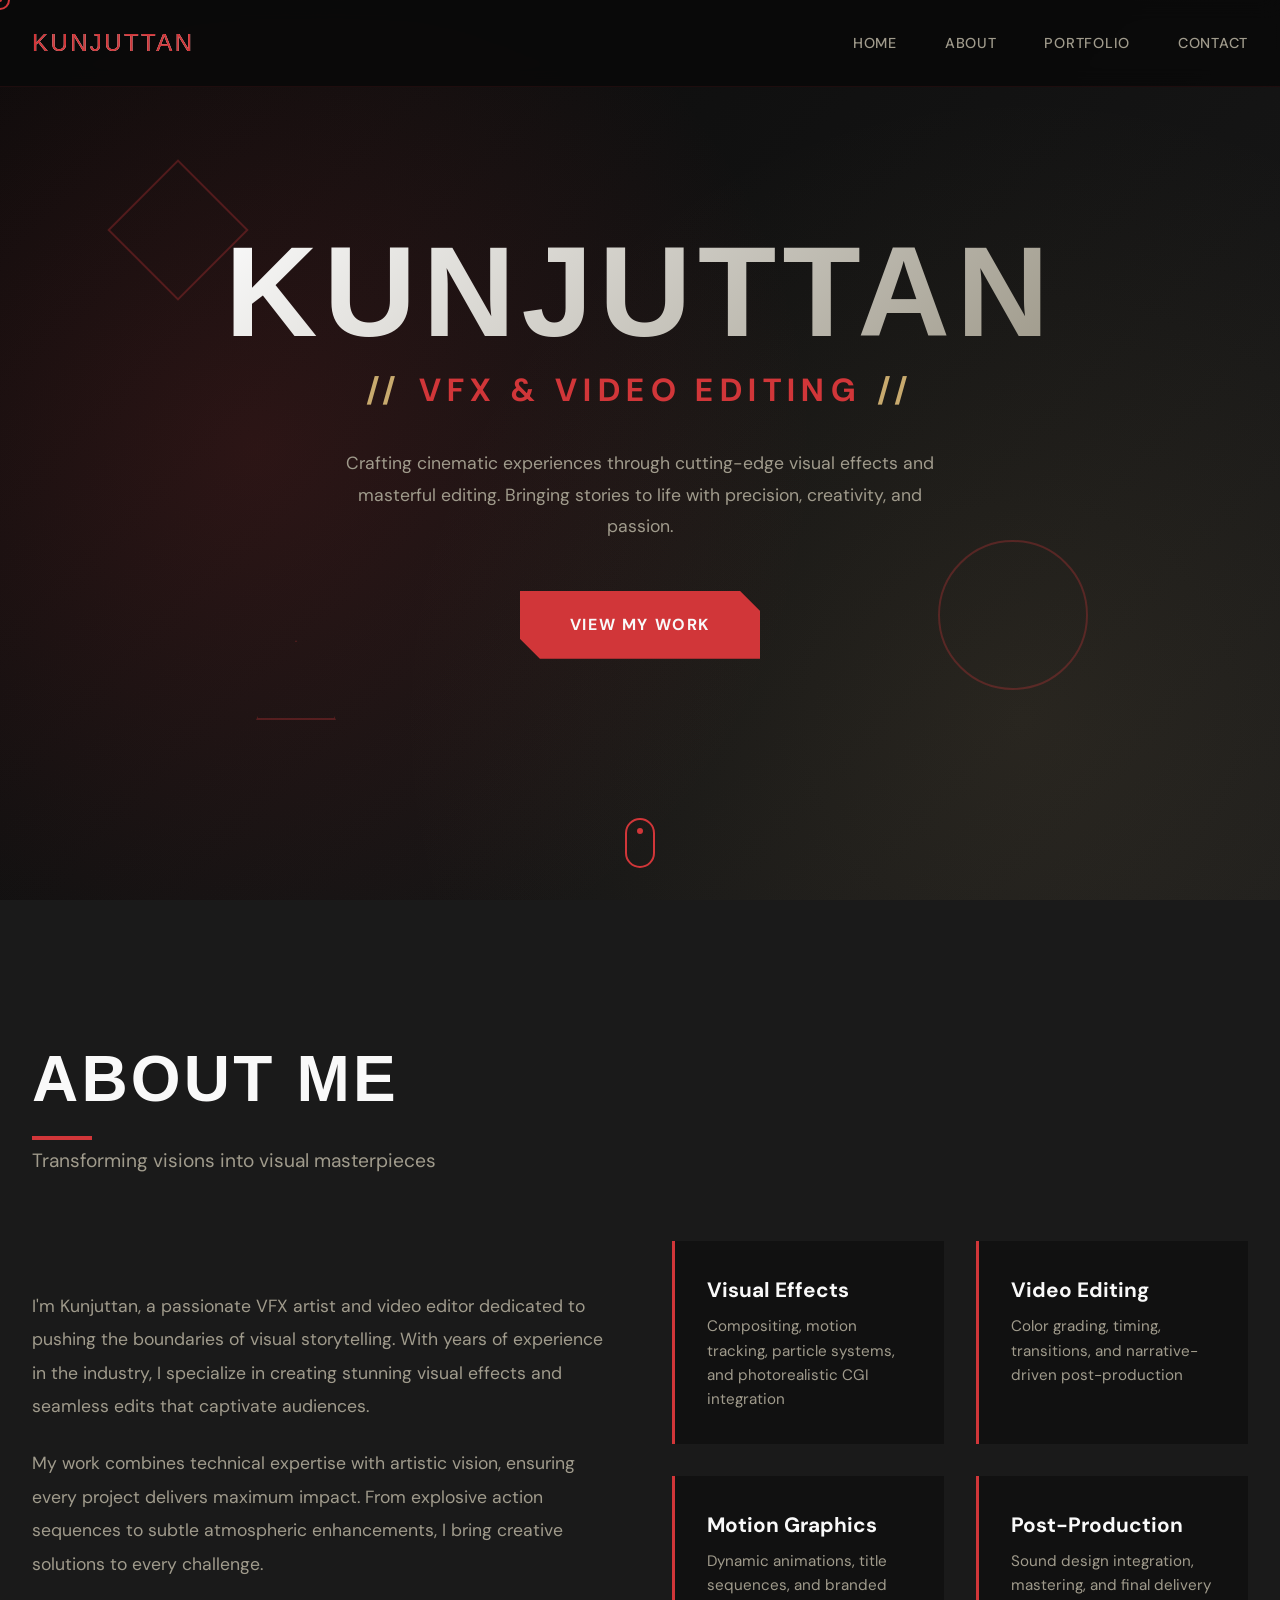
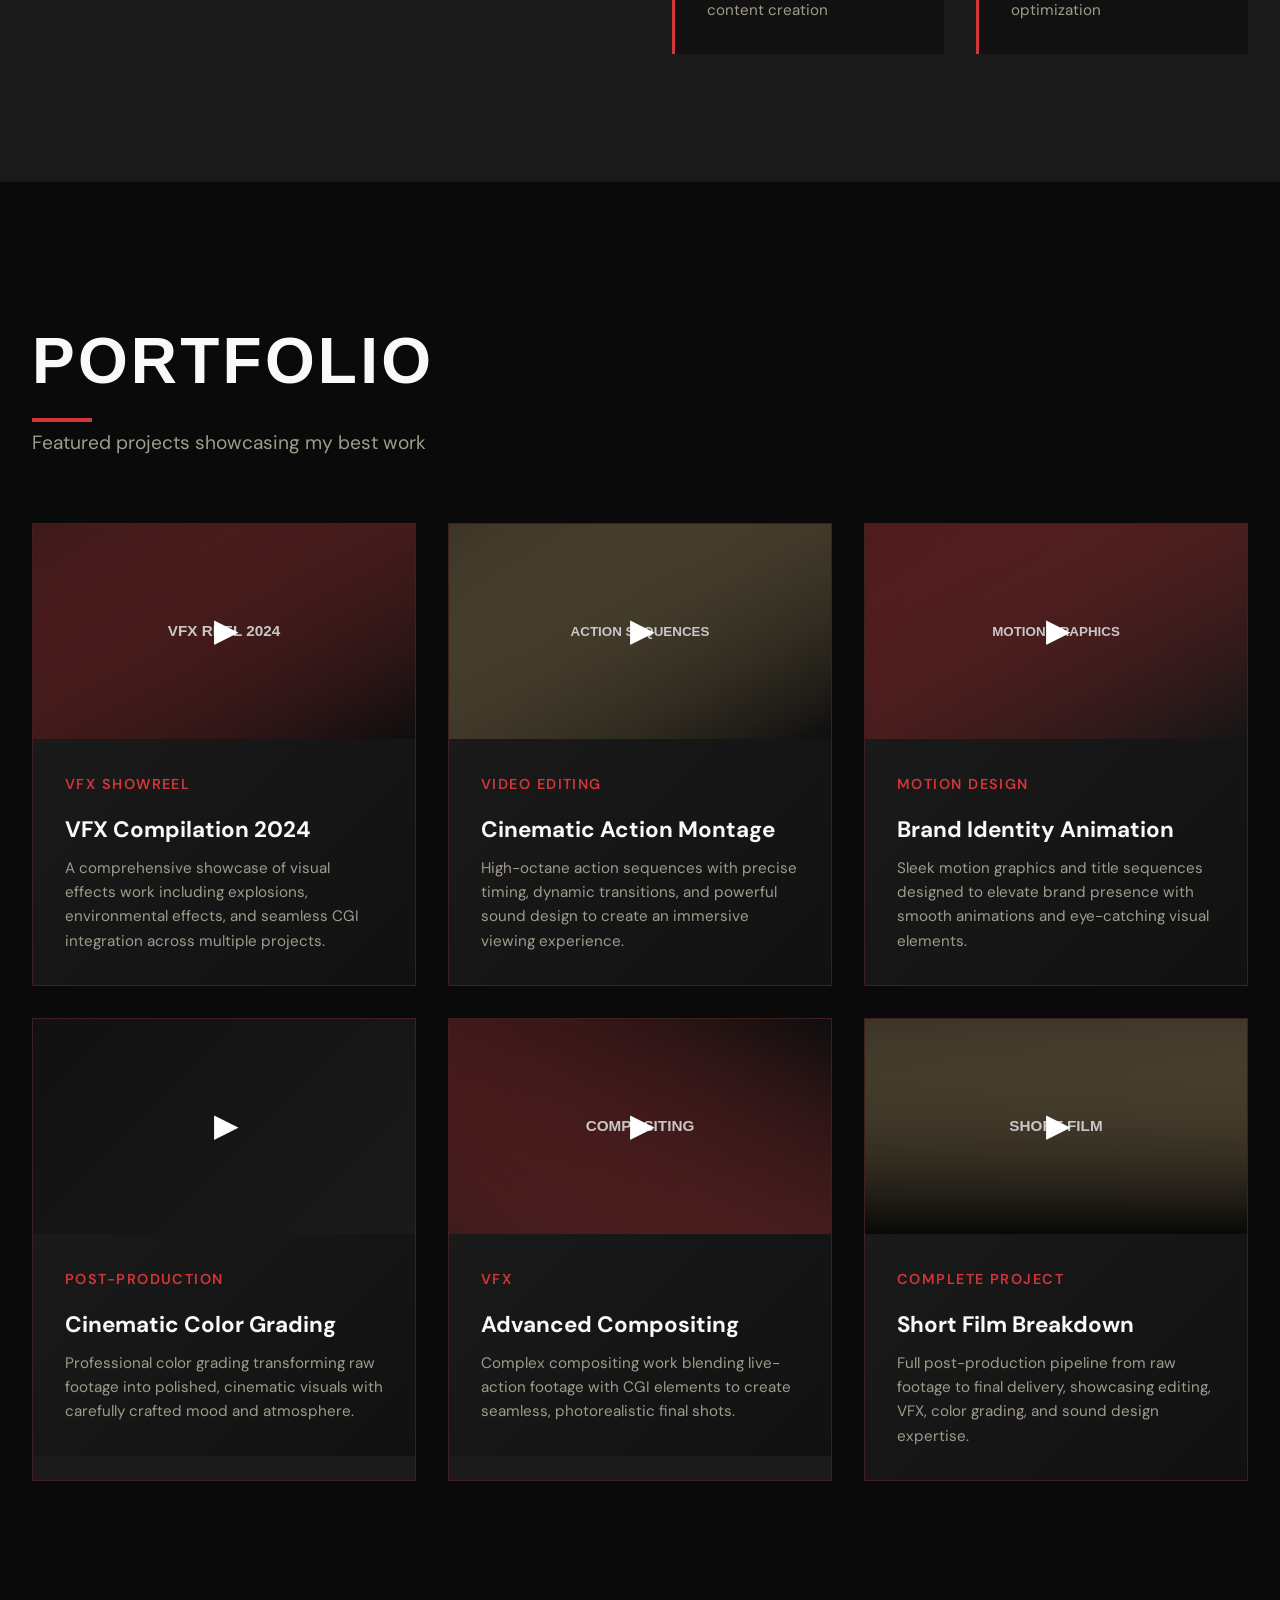
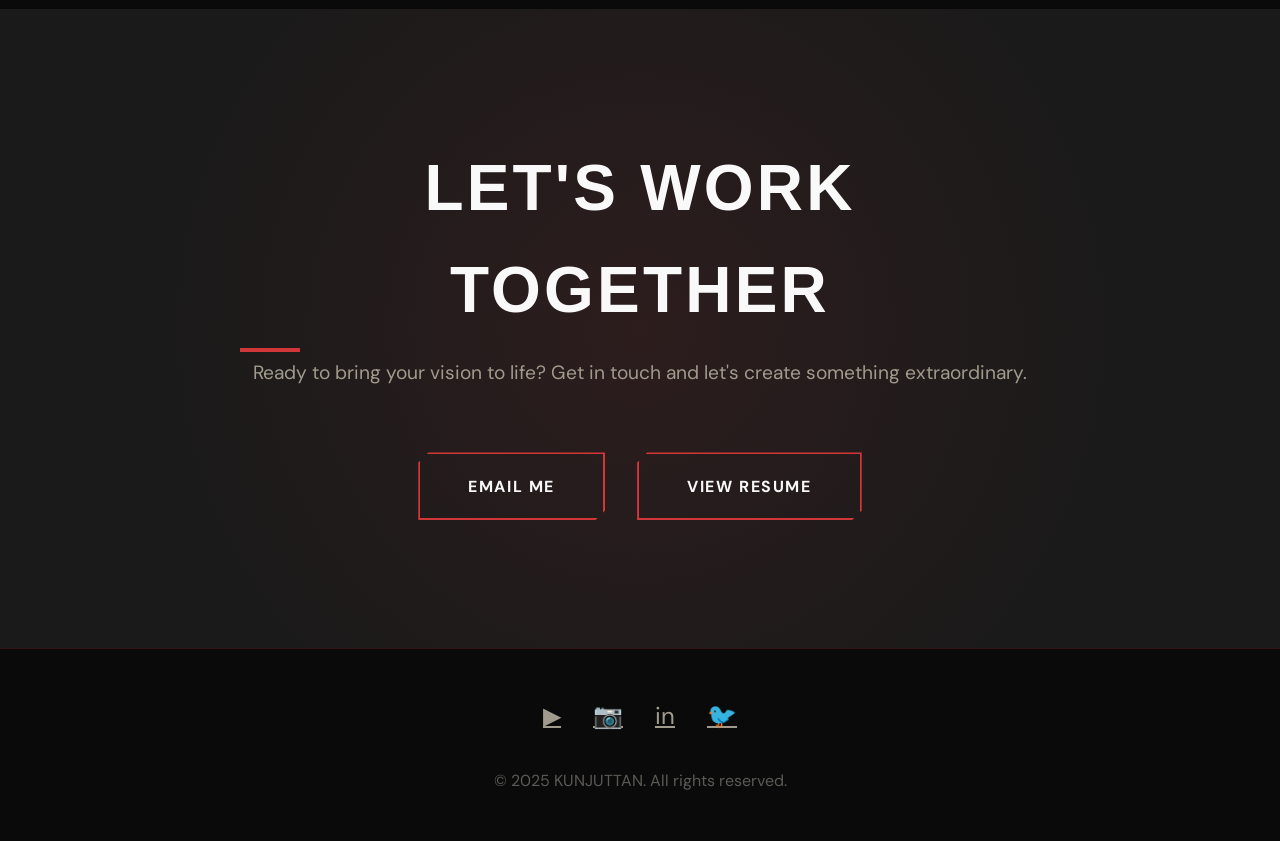
==== index.html @ a3fdf95f "Rename kunjuttan-animated-portfolio.html to index.html" ====
<!DOCTYPE html>
<html lang="en">
<head>
    <meta charset="UTF-8">
    <meta name="viewport" content="width=device-width, initial-scale=1.0">
    <title>KUNJUTTAN | VFX & Video Editing</title>
    <link href="https://fonts.googleapis.com/css2?family=Druk+Wide:wght@700&family=DM+Sans:wght@400;500;700&display=swap" rel="stylesheet">
    <style>
        * {
            margin: 0;
            padding: 0;
            box-sizing: border-box;
        }

        :root {
            --riot-black: #0a0a0a;
            --riot-dark: #111111;
            --riot-darker: #1a1a1a;
            --riot-red: #d13639;
            --riot-red-dark: #a02b2e;
            --riot-gold: #c8aa6e;
            --riot-white: #f9f9f9;
            --riot-gray: #5b5a56;
            --riot-light-gray: #a09b8c;
        }

        body {
            background: var(--riot-black);
            color: var(--riot-white);
            font-family: 'DM Sans', sans-serif;
            overflow-x: hidden;
            line-height: 1.6;
        }

        /* Cursor */
        body {
            cursor: none;
        }

        .custom-cursor {
            width: 20px;
            height: 20px;
            border: 2px solid var(--riot-red);
            border-radius: 50%;
            position: fixed;
            pointer-events: none;
            z-index: 10000;
            transition: all 0.1s ease;
            transform: translate(-50%, -50%);
        }

        .cursor-dot {
            width: 4px;
            height: 4px;
            background: var(--riot-red);
            border-radius: 50%;
            position: fixed;
            pointer-events: none;
            z-index: 10001;
            transition: all 0.05s ease;
            transform: translate(-50%, -50%);
        }

        /* Particles Background */
        #particles-canvas {
            position: fixed;
            top: 0;
            left: 0;
            width: 100%;
            height: 100%;
            z-index: 0;
            pointer-events: none;
        }

        /* Navigation */
        nav {
            position: fixed;
            top: 0;
            left: 0;
            right: 0;
            background: rgba(10, 10, 10, 0.95);
            backdrop-filter: blur(10px);
            z-index: 1000;
            border-bottom: 1px solid rgba(209, 54, 57, 0.1);
            transform: translateY(-100%);
            animation: slideDown 0.8s ease forwards 0.5s;
        }

        @keyframes slideDown {
            to { transform: translateY(0); }
        }

        .nav-container {
            max-width: 1400px;
            margin: 0 auto;
            padding: 1.5rem 2rem;
            display: flex;
            justify-content: space-between;
            align-items: center;
        }

        .logo {
            font-family: 'Druk Wide', sans-serif;
            font-size: 1.5rem;
            letter-spacing: 0.1em;
            color: var(--riot-white);
            text-transform: uppercase;
            position: relative;
            overflow: hidden;
        }

        .logo::before {
            content: 'KUNJUTTAN';
            position: absolute;
            top: 0;
            left: 0;
            color: var(--riot-red);
            clip-path: polygon(0 0, 0 0, 0 100%, 0% 100%);
            animation: glitchReveal 2s ease-out forwards;
        }

        @keyframes glitchReveal {
            0%, 20% { clip-path: polygon(0 0, 0 0, 0 100%, 0% 100%); }
            40% { clip-path: polygon(0 0, 60% 0, 55% 100%, 0% 100%); }
            60% { clip-path: polygon(0 0, 80% 0, 75% 100%, 0% 100%); }
            100% { clip-path: polygon(0 0, 100% 0, 100% 100%, 0% 100%); }
        }

        .logo::after {
            content: '';
            position: absolute;
            bottom: -5px;
            left: 0;
            width: 0;
            height: 3px;
            background: var(--riot-red);
            animation: expandWidth 1s ease forwards 0.8s, pulse 2s ease-in-out infinite 1.8s;
        }

        @keyframes expandWidth {
            to { width: 40px; }
        }

        .nav-links {
            display: flex;
            gap: 3rem;
            list-style: none;
        }

        .nav-links li {
            opacity: 0;
            transform: translateY(-20px);
            animation: fadeInDown 0.6s ease forwards;
        }

        .nav-links li:nth-child(1) { animation-delay: 0.7s; }
        .nav-links li:nth-child(2) { animation-delay: 0.8s; }
        .nav-links li:nth-child(3) { animation-delay: 0.9s; }
        .nav-links li:nth-child(4) { animation-delay: 1s; }

        @keyframes fadeInDown {
            to {
                opacity: 1;
                transform: translateY(0);
            }
        }

        .nav-links a {
            color: var(--riot-light-gray);
            text-decoration: none;
            font-weight: 500;
            font-size: 0.9rem;
            text-transform: uppercase;
            letter-spacing: 0.05em;
            transition: color 0.3s;
            position: relative;
        }

        .nav-links a:hover {
            color: var(--riot-white);
        }

        .nav-links a::after {
            content: '';
            position: absolute;
            bottom: -5px;
            left: 0;
            width: 0;
            height: 2px;
            background: var(--riot-red);
            transition: width 0.3s cubic-bezier(0.68, -0.55, 0.265, 1.55);
        }

        .nav-links a:hover::after {
            width: 100%;
        }

        /* Hero Section */
        .hero {
            height: 100vh;
            display: flex;
            align-items: center;
            justify-content: center;
            position: relative;
            overflow: hidden;
            background: linear-gradient(135deg, var(--riot-black) 0%, var(--riot-darker) 100%);
        }

        .hero::before {
            content: '';
            position: absolute;
            top: 0;
            left: 0;
            right: 0;
            bottom: 0;
            background: 
                radial-gradient(circle at 20% 50%, rgba(209, 54, 57, 0.15) 0%, transparent 50%),
                radial-gradient(circle at 80% 80%, rgba(200, 170, 110, 0.1) 0%, transparent 50%);
            animation: pulseGlow 8s ease-in-out infinite;
        }

        @keyframes pulseGlow {
            0%, 100% { opacity: 1; }
            50% { opacity: 0.6; }
        }

        /* Geometric shapes floating */
        .hero-shapes {
            position: absolute;
            width: 100%;
            height: 100%;
            overflow: hidden;
        }

        .shape {
            position: absolute;
            border: 2px solid rgba(209, 54, 57, 0.3);
            animation: float 20s ease-in-out infinite;
        }

        .shape:nth-child(1) {
            width: 100px;
            height: 100px;
            top: 20%;
            left: 10%;
            animation-delay: 0s;
            transform: rotate(45deg);
        }

        .shape:nth-child(2) {
            width: 150px;
            height: 150px;
            top: 60%;
            right: 15%;
            animation-delay: -5s;
            border-radius: 50%;
        }

        .shape:nth-child(3) {
            width: 80px;
            height: 80px;
            bottom: 20%;
            left: 20%;
            animation-delay: -10s;
            clip-path: polygon(50% 0%, 0% 100%, 100% 100%);
        }

        @keyframes float {
            0%, 100% {
                transform: translateY(0) rotate(0deg);
                opacity: 0.3;
            }
            50% {
                transform: translateY(-50px) rotate(180deg);
                opacity: 0.6;
            }
        }

        .hero-content {
            text-align: center;
            z-index: 1;
            padding: 2rem;
            position: relative;
        }

        .hero-title {
            font-family: 'Druk Wide', sans-serif;
            font-size: clamp(3rem, 10vw, 8rem);
            line-height: 0.9;
            text-transform: uppercase;
            margin-bottom: 1rem;
            letter-spacing: 0.05em;
            background: linear-gradient(135deg, var(--riot-white) 0%, var(--riot-light-gray) 100%);
            -webkit-background-clip: text;
            -webkit-text-fill-color: transparent;
            background-clip: text;
            opacity: 0;
            transform: translateY(50px) scale(0.9);
            animation: heroTitleReveal 1.2s cubic-bezier(0.68, -0.55, 0.265, 1.55) forwards 0.5s;
            position: relative;
        }

        @keyframes heroTitleReveal {
            to {
                opacity: 1;
                transform: translateY(0) scale(1);
            }
        }

        .hero-title::after {
            content: 'KUNJUTTAN';
            position: absolute;
            top: 0;
            left: 0;
            right: 0;
            background: linear-gradient(135deg, var(--riot-red) 0%, var(--riot-gold) 100%);
            -webkit-background-clip: text;
            -webkit-text-fill-color: transparent;
            background-clip: text;
            opacity: 0;
            animation: glitchFlash 3s ease-in-out infinite;
        }

        @keyframes glitchFlash {
            0%, 90%, 100% { opacity: 0; }
            91%, 93%, 95% { opacity: 1; transform: translate(2px, 2px); }
            92%, 94% { opacity: 0; transform: translate(-2px, -2px); }
        }

        .hero-subtitle {
            font-size: clamp(1.2rem, 3vw, 2rem);
            color: var(--riot-red);
            text-transform: uppercase;
            letter-spacing: 0.2em;
            font-weight: 700;
            margin-bottom: 2rem;
            opacity: 0;
            transform: translateY(30px);
            animation: fadeInUp 1s ease-out 0.8s both;
            position: relative;
        }

        .hero-subtitle::before,
        .hero-subtitle::after {
            content: '//';
            color: var(--riot-gold);
            margin: 0 1rem;
            animation: blink 2s ease-in-out infinite;
        }

        @keyframes blink {
            0%, 100% { opacity: 1; }
            50% { opacity: 0.3; }
        }

        .hero-description {
            font-size: 1.1rem;
            color: var(--riot-light-gray);
            max-width: 600px;
            margin: 0 auto 3rem;
            line-height: 1.8;
            opacity: 0;
            transform: translateY(30px);
            animation: fadeInUp 1s ease-out 1.1s both;
        }

        .cta-button {
            display: inline-block;
            padding: 1.2rem 3rem;
            background: var(--riot-red);
            color: var(--riot-white);
            text-decoration: none;
            text-transform: uppercase;
            font-weight: 700;
            letter-spacing: 0.1em;
            position: relative;
            overflow: hidden;
            transition: transform 0.3s;
            opacity: 0;
            transform: translateY(30px);
            animation: fadeInUp 1s ease-out 1.4s both;
            border: 2px solid var(--riot-red);
            clip-path: polygon(0 0, calc(100% - 20px) 0, 100% 20px, 100% 100%, 20px 100%, 0 calc(100% - 20px));
        }

        .cta-button::before {
            content: '';
            position: absolute;
            top: 0;
            left: -100%;
            width: 100%;
            height: 100%;
            background: linear-gradient(90deg, transparent, rgba(255, 255, 255, 0.3), transparent);
            transition: left 0.5s;
        }

        .cta-button:hover::before {
            left: 100%;
        }

        .cta-button::after {
            content: '';
            position: absolute;
            top: 50%;
            left: 50%;
            width: 0;
            height: 0;
            background: rgba(255, 255, 255, 0.1);
            border-radius: 50%;
            transform: translate(-50%, -50%);
            transition: width 0.6s, height 0.6s;
        }

        .cta-button:hover::after {
            width: 300px;
            height: 300px;
        }

        .cta-button:hover {
            transform: translateY(-2px);
        }

        /* Section Base Styles */
        section {
            padding: 8rem 2rem;
            position: relative;
        }

        .section-title {
            font-family: 'Druk Wide', sans-serif;
            font-size: clamp(2.5rem, 6vw, 4rem);
            text-transform: uppercase;
            margin-bottom: 1rem;
            letter-spacing: 0.05em;
            position: relative;
            display: inline-block;
            opacity: 0;
            transform: translateX(-50px);
            transition: all 0.8s cubic-bezier(0.68, -0.55, 0.265, 1.55);
        }

        .section-title.visible {
            opacity: 1;
            transform: translateX(0);
        }

        .section-title::after {
            content: '';
            position: absolute;
            bottom: -10px;
            left: 0;
            width: 0;
            height: 4px;
            background: var(--riot-red);
            transition: width 0.8s cubic-bezier(0.68, -0.55, 0.265, 1.55) 0.3s;
        }

        .section-title.visible::after {
            width: 60px;
        }

        .section-subtitle {
            color: var(--riot-light-gray);
            font-size: 1.2rem;
            margin-bottom: 4rem;
            max-width: 800px;
            opacity: 0;
            transform: translateY(20px);
            transition: all 0.8s ease 0.2s;
        }

        .section-subtitle.visible {
            opacity: 1;
            transform: translateY(0);
        }

        /* About Section */
        .about {
            background: var(--riot-darker);
            position: relative;
        }

        .about::before {
            content: '';
            position: absolute;
            top: 0;
            left: 0;
            width: 100%;
            height: 100%;
            background: url("data:image/svg+xml,%3Csvg width='100' height='100' xmlns='http://www.w3.org/2000/svg'%3E%3Cpath d='M0 0L50 50L0 100' stroke='%23d13639' stroke-width='0.5' fill='none' opacity='0.05'/%3E%3C/svg%3E");
            opacity: 0.3;
            animation: patternSlide 20s linear infinite;
        }

        @keyframes patternSlide {
            from { background-position: 0 0; }
            to { background-position: 100px 100px; }
        }

        .about-container {
            max-width: 1400px;
            margin: 0 auto;
            position: relative;
            z-index: 1;
        }

        .about-content {
            display: grid;
            grid-template-columns: 1fr 1fr;
            gap: 4rem;
            align-items: center;
        }

        .about-text {
            font-size: 1.1rem;
            line-height: 1.9;
            color: var(--riot-light-gray);
        }

        .about-text p {
            margin-bottom: 1.5rem;
            opacity: 0;
            transform: translateY(20px);
            transition: all 0.6s ease;
        }

        .about-text p.visible {
            opacity: 1;
            transform: translateY(0);
        }

        .about-text p:nth-child(1).visible { transition-delay: 0.4s; }
        .about-text p:nth-child(2).visible { transition-delay: 0.6s; }

        .skills-grid {
            display: grid;
            grid-template-columns: repeat(2, 1fr);
            gap: 2rem;
        }

        .skill-item {
            background: var(--riot-dark);
            padding: 2rem;
            border-left: 3px solid var(--riot-red);
            transition: all 0.5s cubic-bezier(0.68, -0.55, 0.265, 1.55);
            opacity: 0;
            transform: translateX(50px);
            position: relative;
            overflow: hidden;
        }

        .skill-item::before {
            content: '';
            position: absolute;
            top: 0;
            left: -100%;
            width: 100%;
            height: 100%;
            background: linear-gradient(90deg, transparent, rgba(209, 54, 57, 0.1), transparent);
            transition: left 0.6s;
        }

        .skill-item:hover::before {
            left: 100%;
        }

        .skill-item.visible {
            opacity: 1;
            transform: translateX(0);
        }

        .skill-item:nth-child(1).visible { transition-delay: 0.5s; }
        .skill-item:nth-child(2).visible { transition-delay: 0.6s; }
        .skill-item:nth-child(3).visible { transition-delay: 0.7s; }
        .skill-item:nth-child(4).visible { transition-delay: 0.8s; }

        .skill-item:hover {
            transform: translateX(10px) scale(1.02);
            border-color: var(--riot-gold);
            box-shadow: 0 10px 40px rgba(209, 54, 57, 0.3);
        }

        .skill-title {
            font-size: 1.3rem;
            font-weight: 700;
            margin-bottom: 0.5rem;
            color: var(--riot-white);
        }

        .skill-description {
            color: var(--riot-light-gray);
            font-size: 0.95rem;
        }

        /* Portfolio/Video Section */
        .portfolio {
            background: var(--riot-black);
            position: relative;
        }

        .portfolio-container {
            max-width: 1400px;
            margin: 0 auto;
        }

        .video-grid {
            display: grid;
            grid-template-columns: repeat(auto-fit, minmax(350px, 1fr));
            gap: 2rem;
            margin-top: 3rem;
        }

        .video-card {
            background: var(--riot-darker);
            overflow: hidden;
            position: relative;
            cursor: none;
            transition: all 0.5s cubic-bezier(0.68, -0.55, 0.265, 1.55);
            border: 1px solid rgba(209, 54, 57, 0.2);
            opacity: 0;
            transform: translateY(50px) rotateX(10deg);
            transform-style: preserve-3d;
            perspective: 1000px;
        }

        .video-card.visible {
            opacity: 1;
            transform: translateY(0) rotateX(0);
        }

        .video-card:nth-child(1).visible { transition-delay: 0.1s; }
        .video-card:nth-child(2).visible { transition-delay: 0.2s; }
        .video-card:nth-child(3).visible { transition-delay: 0.3s; }
        .video-card:nth-child(4).visible { transition-delay: 0.4s; }
        .video-card:nth-child(5).visible { transition-delay: 0.5s; }
        .video-card:nth-child(6).visible { transition-delay: 0.6s; }

        .video-card::before {
            content: '';
            position: absolute;
            top: -50%;
            left: -50%;
            width: 200%;
            height: 200%;
            background: linear-gradient(45deg, transparent, rgba(209, 54, 57, 0.1), transparent);
            transform: rotate(45deg);
            transition: all 0.6s;
            opacity: 0;
        }

        .video-card:hover::before {
            top: 100%;
            left: 100%;
            opacity: 1;
        }

        .video-card:hover {
            transform: translateY(-15px) scale(1.02);
            border-color: var(--riot-red);
            box-shadow: 0 20px 60px rgba(209, 54, 57, 0.4);
        }

        .video-thumbnail {
            width: 100%;
            aspect-ratio: 16/9;
            background: linear-gradient(135deg, var(--riot-dark) 0%, var(--riot-darker) 100%);
            position: relative;
            overflow: hidden;
        }

        .video-thumbnail::before {
            content: '';
            position: absolute;
            top: 50%;
            left: 50%;
            transform: translate(-50%, -50%) scale(0);
            width: 80px;
            height: 80px;
            background: var(--riot-red);
            border-radius: 50%;
            display: flex;
            align-items: center;
            justify-content: center;
            opacity: 0.9;
            transition: all 0.4s cubic-bezier(0.68, -0.55, 0.265, 1.55);
            z-index: 2;
        }

        .video-card:hover .video-thumbnail::before {
            opacity: 1;
            transform: translate(-50%, -50%) scale(1);
            animation: playPulse 1s ease-in-out infinite;
        }

        @keyframes playPulse {
            0%, 100% { transform: translate(-50%, -50%) scale(1); }
            50% { transform: translate(-50%, -50%) scale(1.1); }
        }

        .video-thumbnail::after {
            content: '▶';
            position: absolute;
            top: 50%;
            left: 50%;
            transform: translate(-40%, -50%);
            color: white;
            font-size: 2rem;
            z-index: 3;
            transition: all 0.3s;
        }

        .video-thumbnail img {
            width: 100%;
            height: 100%;
            object-fit: cover;
            transition: transform 0.8s cubic-bezier(0.68, -0.55, 0.265, 1.55);
            filter: brightness(0.8);
        }

        .video-card:hover .video-thumbnail img {
            transform: scale(1.1) rotate(1deg);
            filter: brightness(1);
        }

        .video-info {
            padding: 2rem;
            position: relative;
            background: linear-gradient(135deg, var(--riot-darker) 0%, var(--riot-dark) 100%);
        }

        .video-title {
            font-size: 1.4rem;
            font-weight: 700;
            margin-bottom: 0.5rem;
            color: var(--riot-white);
            transition: color 0.3s;
        }

        .video-card:hover .video-title {
            color: var(--riot-red);
        }

        .video-category {
            color: var(--riot-red);
            font-size: 0.9rem;
            text-transform: uppercase;
            letter-spacing: 0.1em;
            margin-bottom: 1rem;
            font-weight: 600;
            position: relative;
            display: inline-block;
        }

        .video-category::after {
            content: '';
            position: absolute;
            bottom: -3px;
            left: 0;
            width: 100%;
            height: 1px;
            background: var(--riot-red);
            transform: scaleX(0);
            transition: transform 0.3s;
        }

        .video-card:hover .video-category::after {
            transform: scaleX(1);
        }

        .video-description {
            color: var(--riot-light-gray);
            font-size: 0.95rem;
            line-height: 1.6;
        }

        /* Contact Section */
        .contact {
            background: var(--riot-darker);
            text-align: center;
            position: relative;
        }

        .contact::before {
            content: '';
            position: absolute;
            top: 0;
            left: 0;
            width: 100%;
            height: 100%;
            background: radial-gradient(circle at 50% 50%, rgba(209, 54, 57, 0.1) 0%, transparent 70%);
        }

        .contact-container {
            max-width: 800px;
            margin: 0 auto;
            position: relative;
            z-index: 1;
        }

        .contact-buttons {
            display: flex;
            gap: 2rem;
            justify-content: center;
            flex-wrap: wrap;
            margin-top: 3rem;
        }

        .contact-button {
            padding: 1.2rem 3rem;
            background: transparent;
            color: var(--riot-white);
            text-decoration: none;
            text-transform: uppercase;
            font-weight: 700;
            letter-spacing: 0.1em;
            border: 2px solid var(--riot-red);
            transition: all 0.4s cubic-bezier(0.68, -0.55, 0.265, 1.55);
            position: relative;
            overflow: hidden;
            clip-path: polygon(10px 0, 100% 0, 100% calc(100% - 10px), calc(100% - 10px) 100%, 0 100%, 0 10px);
            opacity: 0;
            transform: translateY(20px);
        }

        .contact-button.visible {
            opacity: 1;
            transform: translateY(0);
        }

        .contact-button:nth-child(1).visible { transition-delay: 0.7s; }
        .contact-button:nth-child(2).visible { transition-delay: 0.9s; }

        .contact-button::before {
            content: '';
            position: absolute;
            top: 50%;
            left: 50%;
            width: 0;
            height: 0;
            background: var(--riot-red);
            border-radius: 50%;
            transform: translate(-50%, -50%);
            transition: width 0.6s, height 0.6s;
            z-index: -1;
        }

        .contact-button:hover::before {
            width: 400px;
            height: 400px;
        }

        .contact-button:hover {
            border-color: var(--riot-gold);
            transform: translateY(-5px);
            box-shadow: 0 10px 30px rgba(209, 54, 57, 0.4);
        }

        /* Footer */
        footer {
            background: var(--riot-black);
            padding: 3rem 2rem;
            text-align: center;
            border-top: 1px solid rgba(209, 54, 57, 0.2);
        }

        .footer-content {
            max-width: 1400px;
            margin: 0 auto;
            color: var(--riot-gray);
        }

        .social-links {
            display: flex;
            gap: 2rem;
            justify-content: center;
            margin-bottom: 2rem;
        }

        .social-links a {
            color: var(--riot-light-gray);
            font-size: 1.5rem;
            transition: all 0.3s cubic-bezier(0.68, -0.55, 0.265, 1.55);
            position: relative;
        }

        .social-links a::before {
            content: '';
            position: absolute;
            top: 50%;
            left: 50%;
            width: 50px;
            height: 50px;
            border: 2px solid var(--riot-red);
            border-radius: 50%;
            transform: translate(-50%, -50%) scale(0);
            transition: transform 0.3s;
            opacity: 0.3;
        }

        .social-links a:hover::before {
            transform: translate(-50%, -50%) scale(1);
        }

        .social-links a:hover {
            color: var(--riot-red);
            transform: translateY(-5px);
        }

        /* Animations */
        @keyframes fadeInUp {
            from {
                opacity: 0;
                transform: translateY(30px);
            }
            to {
                opacity: 1;
                transform: translateY(0);
            }
        }

        @keyframes pulse {
            0%, 100% {
                opacity: 1;
            }
            50% {
                opacity: 0.5;
            }
        }

        /* Responsive */
        @media (max-width: 768px) {
            .custom-cursor,
            .cursor-dot {
                display: none;
            }

            body {
                cursor: auto;
            }

            .nav-links {
                gap: 1.5rem;
            }

            .nav-links a {
                font-size: 0.8rem;
            }

            .about-content {
                grid-template-columns: 1fr;
            }

            .skills-grid {
                grid-template-columns: 1fr;
            }

            .video-grid {
                grid-template-columns: 1fr;
            }

            .contact-buttons {
                flex-direction: column;
                align-items: center;
            }

            section {
                padding: 5rem 1.5rem;
            }

            .hero-shapes {
                display: none;
            }
        }

        /* Scroll indicator */
        .scroll-indicator {
            position: absolute;
            bottom: 2rem;
            left: 50%;
            transform: translateX(-50%);
            width: 30px;
            height: 50px;
            border: 2px solid var(--riot-red);
            border-radius: 20px;
            opacity: 0;
            animation: fadeIn 1s ease-out 1.6s both;
        }

        @keyframes fadeIn {
            to { opacity: 1; }
        }

        .scroll-indicator::before {
            content: '';
            position: absolute;
            top: 8px;
            left: 50%;
            transform: translateX(-50%);
            width: 6px;
            height: 6px;
            background: var(--riot-red);
            border-radius: 50%;
            animation: scrollDown 2s infinite 2s;
        }

        @keyframes scrollDown {
            0% {
                top: 8px;
                opacity: 1;
            }
            100% {
                top: 30px;
                opacity: 0;
            }
        }

        /* Loading screen */
        .loading-screen {
            position: fixed;
            top: 0;
            left: 0;
            width: 100%;
            height: 100%;
            background: var(--riot-black);
            z-index: 10000;
            display: flex;
            align-items: center;
            justify-content: center;
            animation: fadeOutLoading 1s ease forwards 2s;
            pointer-events: none;
        }

        @keyframes fadeOutLoading {
            to {
                opacity: 0;
                visibility: hidden;
            }
        }

        .loading-logo {
            font-family: 'Druk Wide', sans-serif;
            font-size: 4rem;
            color: var(--riot-red);
            letter-spacing: 0.2em;
            animation: loadingPulse 1.5s ease-in-out infinite;
        }

        @keyframes loadingPulse {
            0%, 100% {
                opacity: 0.3;
                transform: scale(1);
            }
            50% {
                opacity: 1;
                transform: scale(1.05);
            }
        }
    </style>
</head>
<body>
    <!-- Loading Screen -->
    <div class="loading-screen">
        <div class="loading-logo">LOADING...</div>
    </div>

    <!-- Custom Cursor -->
    <div class="custom-cursor"></div>
    <div class="cursor-dot"></div>

    <!-- Particles Canvas -->
    <canvas id="particles-canvas"></canvas>

    <!-- Navigation -->
    <nav>
        <div class="nav-container">
            <div class="logo">KUNJUTTAN</div>
            <ul class="nav-links">
                <li><a href="#home">Home</a></li>
                <li><a href="#about">About</a></li>
                <li><a href="#portfolio">Portfolio</a></li>
                <li><a href="#contact">Contact</a></li>
            </ul>
        </div>
    </nav>

    <!-- Hero Section -->
    <section class="hero" id="home">
        <div class="hero-shapes">
            <div class="shape"></div>
            <div class="shape"></div>
            <div class="shape"></div>
        </div>
        <div class="hero-content">
            <h1 class="hero-title">KUNJUTTAN</h1>
            <div class="hero-subtitle">VFX & Video Editing</div>
            <p class="hero-description">
                Crafting cinematic experiences through cutting-edge visual effects and masterful editing.
                Bringing stories to life with precision, creativity, and passion.
            </p>
            <a href="#portfolio" class="cta-button">View My Work</a>
        </div>
        <div class="scroll-indicator"></div>
    </section>

    <!-- About Section -->
    <section class="about" id="about">
        <div class="about-container">
            <h2 class="section-title">About Me</h2>
            <p class="section-subtitle">Transforming visions into visual masterpieces</p>
            
            <div class="about-content">
                <div class="about-text">
                    <p>
                        I'm Kunjuttan, a passionate VFX artist and video editor dedicated to pushing the boundaries 
                        of visual storytelling. With years of experience in the industry, I specialize in creating 
                        stunning visual effects and seamless edits that captivate audiences.
                    </p>
                    <p>
                        My work combines technical expertise with artistic vision, ensuring every project delivers 
                        maximum impact. From explosive action sequences to subtle atmospheric enhancements, I bring 
                        creative solutions to every challenge.
                    </p>
                </div>
                
                <div class="skills-grid">
                    <div class="skill-item">
                        <div class="skill-title">Visual Effects</div>
                        <div class="skill-description">
                            Compositing, motion tracking, particle systems, and photorealistic CGI integration
                        </div>
                    </div>
                    <div class="skill-item">
                        <div class="skill-title">Video Editing</div>
                        <div class="skill-description">
                            Color grading, timing, transitions, and narrative-driven post-production
                        </div>
                    </div>
                    <div class="skill-item">
                        <div class="skill-title">Motion Graphics</div>
                        <div class="skill-description">
                            Dynamic animations, title sequences, and branded content creation
                        </div>
                    </div>
                    <div class="skill-item">
                        <div class="skill-title">Post-Production</div>
                        <div class="skill-description">
                            Sound design integration, mastering, and final delivery optimization
                        </div>
                    </div>
                </div>
            </div>
        </div>
    </section>

    <!-- Portfolio Section -->
    <section class="portfolio" id="portfolio">
        <div class="portfolio-container">
            <h2 class="section-title">Portfolio</h2>
            <p class="section-subtitle">Featured projects showcasing my best work</p>
            
            <div class="video-grid">
                <div class="video-card">
                    <div class="video-thumbnail">
                        <img src="data:image/svg+xml,%3Csvg xmlns='http://www.w3.org/2000/svg' width='800' height='450'%3E%3Cdefs%3E%3ClinearGradient id='grad1' x1='0%25' y1='0%25' x2='100%25' y2='100%25'%3E%3Cstop offset='0%25' style='stop-color:%23d13639;stop-opacity:0.3' /%3E%3Cstop offset='100%25' style='stop-color:%23111111;stop-opacity:1' /%3E%3C/linearGradient%3E%3C/defs%3E%3Crect fill='url(%23grad1)' width='800' height='450'/%3E%3Ctext x='50%25' y='50%25' text-anchor='middle' fill='%23f9f9f9' font-size='32' font-family='sans-serif' font-weight='bold' dy='.3em'%3EVFX REEL 2024%3C/text%3E%3C/svg%3E" alt="VFX Reel">
                    </div>
                    <div class="video-info">
                        <div class="video-category">VFX Showreel</div>
                        <div class="video-title">VFX Compilation 2024</div>
                        <div class="video-description">
                            A comprehensive showcase of visual effects work including explosions, environmental effects, 
                            and seamless CGI integration across multiple projects.
                        </div>
                    </div>
                </div>

                <div class="video-card">
                    <div class="video-thumbnail">
                        <img src="data:image/svg+xml,%3Csvg xmlns='http://www.w3.org/2000/svg' width='800' height='450'%3E%3Cdefs%3E%3ClinearGradient id='grad2' x1='0%25' y1='0%25' x2='100%25' y2='100%25'%3E%3Cstop offset='0%25' style='stop-color:%23c8aa6e;stop-opacity:0.3' /%3E%3Cstop offset='100%25' style='stop-color:%23111111;stop-opacity:1' /%3E%3C/linearGradient%3E%3C/defs%3E%3Crect fill='url(%23grad2)' width='800' height='450'/%3E%3Ctext x='50%25' y='50%25' text-anchor='middle' fill='%23f9f9f9' font-size='28' font-family='sans-serif' font-weight='bold' dy='.3em'%3EACTION SEQUENCES%3C/text%3E%3C/svg%3E" alt="Action Editing">
                    </div>
                    <div class="video-info">
                        <div class="video-category">Video Editing</div>
                        <div class="video-title">Cinematic Action Montage</div>
                        <div class="video-description">
                            High-octane action sequences with precise timing, dynamic transitions, and powerful 
                            sound design to create an immersive viewing experience.
                        </div>
                    </div>
                </div>

                <div class="video-card">
                    <div class="video-thumbnail">
                        <img src="data:image/svg+xml,%3Csvg xmlns='http://www.w3.org/2000/svg' width='800' height='450'%3E%3Cdefs%3E%3ClinearGradient id='grad3' x1='0%25' y1='0%25' x2='100%25' y2='100%25'%3E%3Cstop offset='0%25' style='stop-color:%23d13639;stop-opacity:0.4' /%3E%3Cstop offset='100%25' style='stop-color:%231a1a1a;stop-opacity:1' /%3E%3C/linearGradient%3E%3C/defs%3E%3Crect fill='url(%23grad3)' width='800' height='450'/%3E%3Ctext x='50%25' y='50%25' text-anchor='middle' fill='%23f9f9f9' font-size='28' font-family='sans-serif' font-weight='bold' dy='.3em'%3EMOTION GRAPHICS%3C/text%3E%3C/svg%3E" alt="Motion Graphics">
                    </div>
                    <div class="video-info">
                        <div class="video-category">Motion Design</div>
                        <div class="video-title">Brand Identity Animation</div>
                        <div class="video-description">
                            Sleek motion graphics and title sequences designed to elevate brand presence with 
                            smooth animations and eye-catching visual elements.
                        </div>
                    </div>
                </div>

                <div class="video-card">
                    <div class="video-thumbnail">
                        <video muted loop playsinline>
                      <video controls>
    <source src="videos/reel.mp4" type="video/mp4">
</video>

                    </div>
                    <div class="video-info">
                        <div class="video-category">Post-Production</div>
                        <div class="video-title">Cinematic Color Grading</div>
                        <div class="video-description">
                            Professional color grading transforming raw footage into polished, cinematic visuals 
                            with carefully crafted mood and atmosphere.
                        </div>
                    </div>
                </div>

                <div class="video-card">
                    <div class="video-thumbnail">
                        <img src="data:image/svg+xml,%3Csvg xmlns='http://www.w3.org/2000/svg' width='800' height='450'%3E%3Cdefs%3E%3ClinearGradient id='grad5' x1='0%25' y1='100%25' x2='100%25' y2='0%25'%3E%3Cstop offset='0%25' style='stop-color:%23d13639;stop-opacity:0.3' /%3E%3Cstop offset='100%25' style='stop-color:%23111111;stop-opacity:1' /%3E%3C/linearGradient%3E%3C/defs%3E%3Crect fill='url(%23grad5)' width='800' height='450'/%3E%3Ctext x='50%25' y='50%25' text-anchor='middle' fill='%23f9f9f9' font-size='32' font-family='sans-serif' font-weight='bold' dy='.3em'%3ECOMPOSITING%3C/text%3E%3C/svg%3E" alt="Compositing">
                    </div>
                    <div class="video-info">
                        <div class="video-category">VFX</div>
                        <div class="video-title">Advanced Compositing</div>
                        <div class="video-description">
                            Complex compositing work blending live-action footage with CGI elements to create 
                            seamless, photorealistic final shots.
                        </div>
                    </div>
                </div>

                <div class="video-card">
                    <div class="video-thumbnail">
                        <img src="data:image/svg+xml,%3Csvg xmlns='http://www.w3.org/2000/svg' width='800' height='450'%3E%3Cdefs%3E%3ClinearGradient id='grad6' x1='50%25' y1='0%25' x2='50%25' y2='100%25'%3E%3Cstop offset='0%25' style='stop-color:%23c8aa6e;stop-opacity:0.3' /%3E%3Cstop offset='100%25' style='stop-color:%230a0a0a;stop-opacity:1' /%3E%3C/linearGradient%3E%3C/defs%3E%3Crect fill='url(%23grad6)' width='800' height='450'/%3E%3Ctext x='50%25' y='50%25' text-anchor='middle' fill='%23f9f9f9' font-size='32' font-family='sans-serif' font-weight='bold' dy='.3em'%3ESHORT FILM%3C/text%3E%3C/svg%3E" alt="Short Film">
                    </div>
                    <div class="video-info">
                        <div class="video-category">Complete Project</div>
                        <div class="video-title">Short Film Breakdown</div>
                        <div class="video-description">
                            Full post-production pipeline from raw footage to final delivery, showcasing editing, 
                            VFX, color grading, and sound design expertise.
                        </div>
                    </div>
                </div>
            </div>
        </div>
    </section>

    <!-- Contact Section -->
    <section class="contact" id="contact">
        <div class="contact-container">
            <h2 class="section-title">Let's Work Together</h2>
            <p class="section-subtitle">
                Ready to bring your vision to life? Get in touch and let's create something extraordinary.
            </p>
            <div class="contact-buttons">
                <a href="mailto:kunjuttan@example.com" class="contact-button">Email Me</a>
                <a href="#" class="contact-button">View Resume</a>
            </div>
        </div>
    </section>

    <!-- Footer -->
    <footer>
        <div class="footer-content">
            <div class="social-links">
                <a href="#" title="YouTube">▶</a>
                <a href="#" title="Instagram">📷</a>
                <a href="#" title="LinkedIn">in</a>
                <a href="#" title="Twitter">🐦</a>
            </div>
            <p>© 2025 KUNJUTTAN. All rights reserved.</p>
        </div>
    </footer>

    <script>
        // Custom Cursor
        const cursor = document.querySelector('.custom-cursor');
        const cursorDot = document.querySelector('.cursor-dot');

        document.addEventListener('mousemove', (e) => {
            cursor.style.left = e.clientX + 'px';
            cursor.style.top = e.clientY + 'px';
            cursorDot.style.left = e.clientX + 'px';
            cursorDot.style.top = e.clientY + 'px';
        });

        // Particles Animation
        const canvas = document.getElementById('particles-canvas');
        const ctx = canvas.getContext('2d');
        canvas.width = window.innerWidth;
        canvas.height = window.innerHeight;

        const particles = [];
        const particleCount = 50;

        class Particle {
            constructor() {
                this.x = Math.random() * canvas.width;
                this.y = Math.random() * canvas.height;
                this.vx = (Math.random() - 0.5) * 0.5;
                this.vy = (Math.random() - 0.5) * 0.5;
                this.size = Math.random() * 2 + 1;
                this.opacity = Math.random() * 0.5 + 0.2;
            }

            update() {
                this.x += this.vx;
                this.y += this.vy;

                if (this.x < 0 || this.x > canvas.width) this.vx *= -1;
                if (this.y < 0 || this.y > canvas.height) this.vy *= -1;
            }

            draw() {
                ctx.fillStyle = `rgba(209, 54, 57, ${this.opacity})`;
                ctx.beginPath();
                ctx.arc(this.x, this.y, this.size, 0, Math.PI * 2);
                ctx.fill();
            }
        }

        for (let i = 0; i < particleCount; i++) {
            particles.push(new Particle());
        }

        function animateParticles() {
            ctx.clearRect(0, 0, canvas.width, canvas.height);

            particles.forEach(particle => {
                particle.update();
                particle.draw();
            });

            // Draw connections
            particles.forEach((p1, i) => {
                particles.slice(i + 1).forEach(p2 => {
                    const dx = p1.x - p2.x;
                    const dy = p1.y - p2.y;
                    const distance = Math.sqrt(dx * dx + dy * dy);

                    if (distance < 150) {
                        ctx.strokeStyle = `rgba(209, 54, 57, ${0.2 * (1 - distance / 150)})`;
                        ctx.lineWidth = 1;
                        ctx.beginPath();
                        ctx.moveTo(p1.x, p1.y);
                        ctx.lineTo(p2.x, p2.y);
                        ctx.stroke();
                    }
                });
            });

            requestAnimationFrame(animateParticles);
        }

        animateParticles();

        window.addEventListener('resize', () => {
            canvas.width = window.innerWidth;
            canvas.height = window.innerHeight;
        });

        // Smooth scrolling
        document.querySelectorAll('a[href^="#"]').forEach(anchor => {
            anchor.addEventListener('click', function (e) {
                e.preventDefault();
                const target = document.querySelector(this.getAttribute('href'));
                if (target) {
                    target.scrollIntoView({
                        behavior: 'smooth',
                        block: 'start'
                    });
                }
            });
        });

        // Intersection Observer for scroll animations
        const observerOptions = {
            threshold: 0.1,
            rootMargin: '0px 0px -100px 0px'
        };

        const observer = new IntersectionObserver((entries) => {
            entries.forEach(entry => {
                if (entry.isIntersecting) {
                    entry.target.classList.add('visible');
                }
            });
        }, observerOptions);

        // Observe all animated elements
        document.querySelectorAll('.section-title, .section-subtitle, .video-card, .skill-item, .about-text p, .contact-button').forEach(el => {
            observer.observe(el);
        });

        // Video card interactions
        document.querySelectorAll('.video-card').forEach(card => {
            card.addEventListener('mouseenter', function() {
                cursor.style.width = '60px';
                cursor.style.height = '60px';
                cursor.style.borderColor = 'var(--riot-gold)';
            });

            card.addEventListener('mouseleave', function() {
                cursor.style.width = '20px';
                cursor.style.height = '20px';
                cursor.style.borderColor = 'var(--riot-red)';
            });

            card.addEventListener('click', function() {
                // Pulse effect on click
                this.style.transform = 'scale(0.95)';
                setTimeout(() => {
                    this.style.transform = '';
                }, 150);
                
                console.log('Video card clicked:', this.querySelector('.video-title').textContent);
            });
        });

        // Parallax effect for hero shapes
        document.addEventListener('mousemove', (e) => {
            const shapes = document.querySelectorAll('.shape');
            const mouseX = e.clientX / window.innerWidth;
            const mouseY = e.clientY / window.innerHeight;

            shapes.forEach((shape, index) => {
                const speed = (index + 1) * 0.1;
                const x = (mouseX - 0.5) * 50 * speed;
                const y = (mouseY - 0.5) * 50 * speed;
                shape.style.transform = `translate(${x}px, ${y}px) rotate(${x}deg)`;
            });
        });

        // Button hover effects
        document.querySelectorAll('.cta-button, .contact-button').forEach(button => {
            button.addEventListener('mouseenter', function() {
                cursor.style.width = '50px';
                cursor.style.height = '50px';
                cursor.style.backgroundColor = 'rgba(209, 54, 57, 0.2)';
            });

            button.addEventListener('mouseleave', function() {
                cursor.style.width = '20px';
                cursor.style.height = '20px';
                cursor.style.backgroundColor = 'transparent';
            });
        });

        // Nav link hover
        document.querySelectorAll('.nav-links a').forEach(link => {
            link.addEventListener('mouseenter', function() {
                cursor.style.borderColor = 'var(--riot-gold)';
            });

            link.addEventListener('mouseleave', function() {
                cursor.style.borderColor = 'var(--riot-red)';
            });
        });
    </script>
</body>
</html>
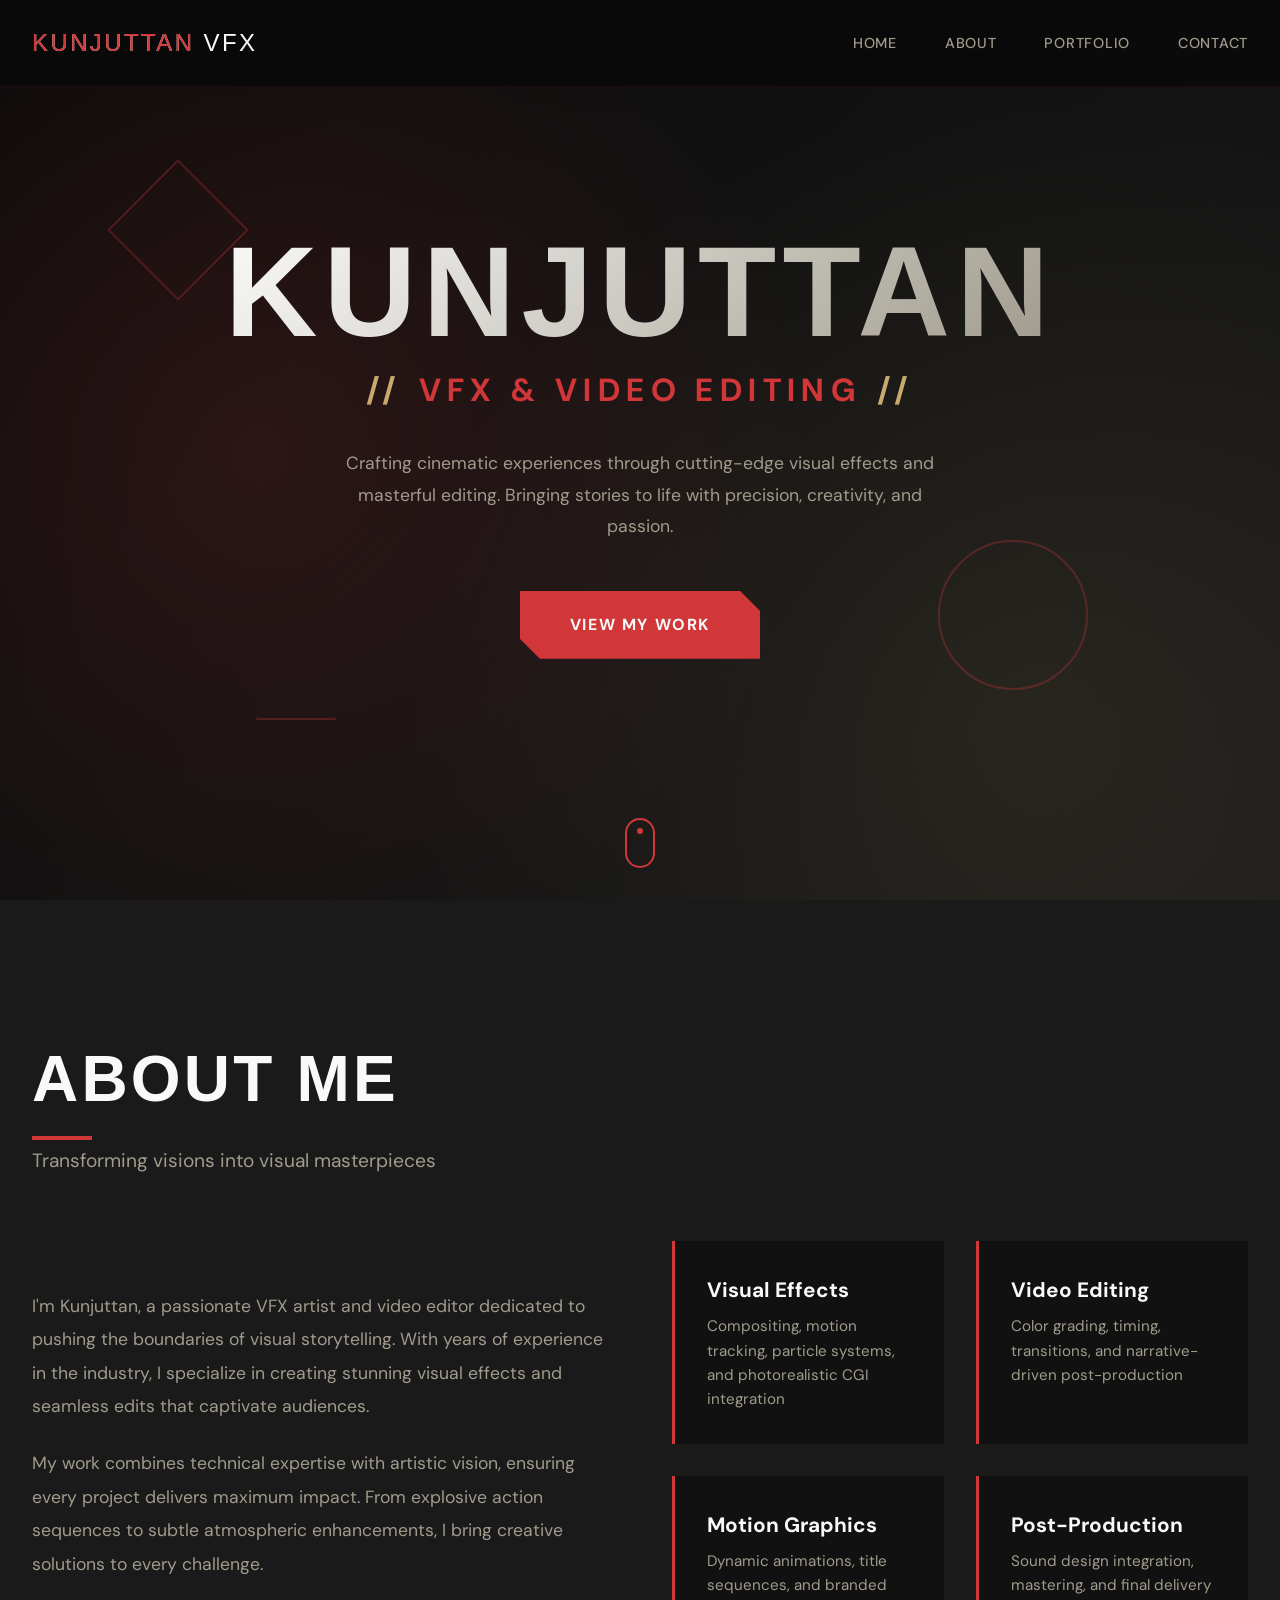
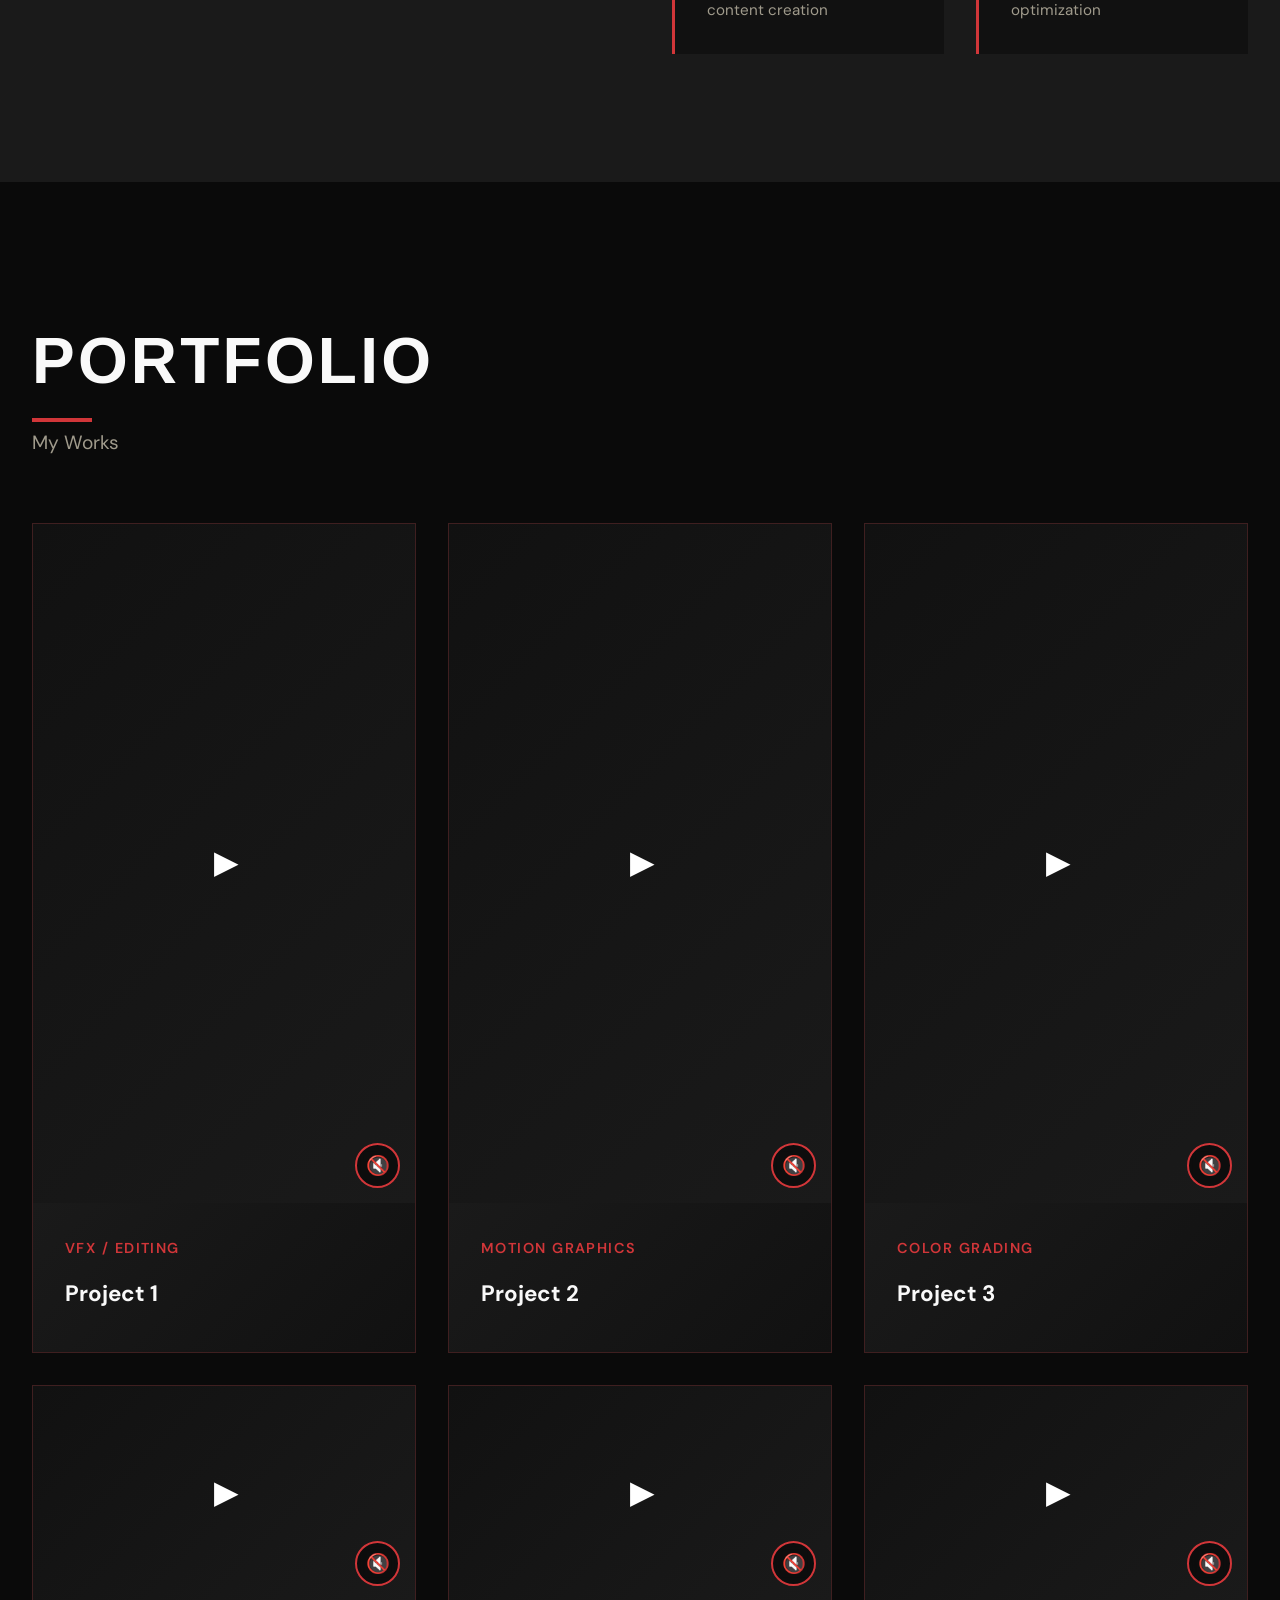
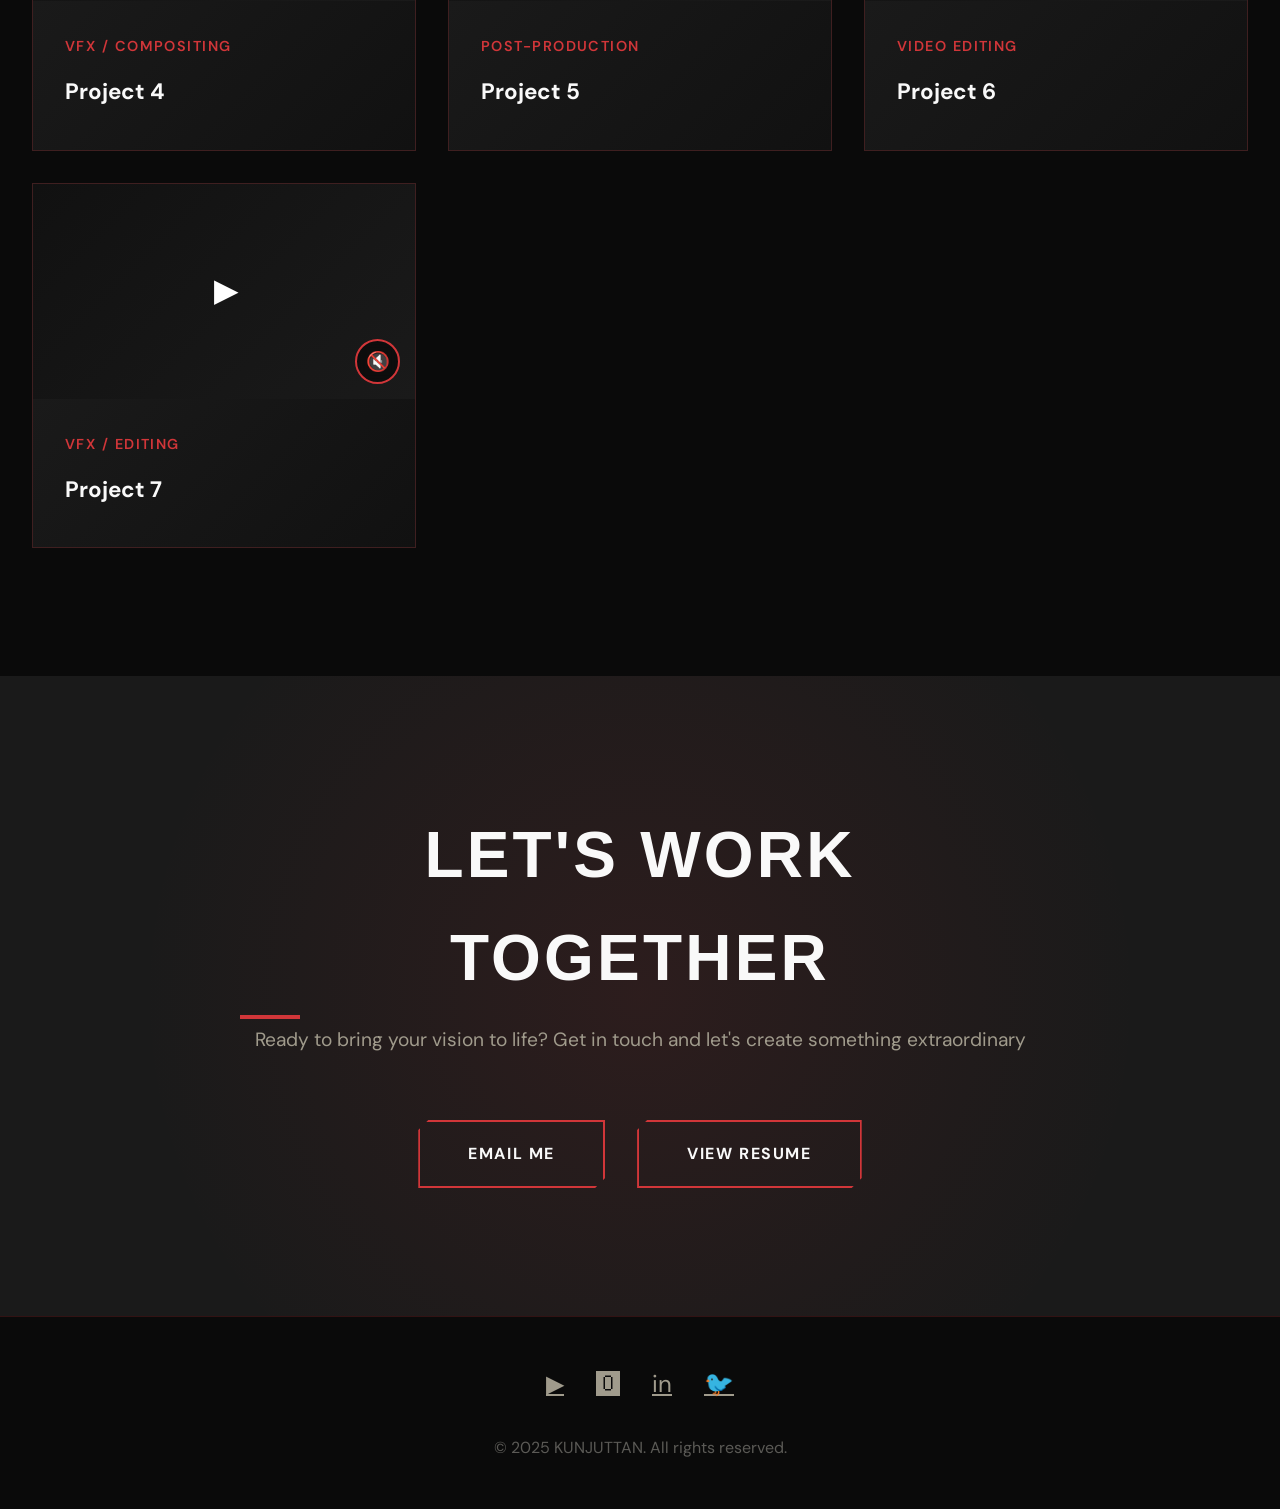
==== commit bcc76f38: "comintered" ====
--- a/index.html
+++ b/index.html
@@ -5,1067 +5,30 @@
     <meta name="viewport" content="width=device-width, initial-scale=1.0">
     <title>KUNJUTTAN | VFX & Video Editing</title>
     <link href="https://fonts.googleapis.com/css2?family=Druk+Wide:wght@700&family=DM+Sans:wght@400;500;700&display=swap" rel="stylesheet">
-    <style>
-        * {
-            margin: 0;
-            padding: 0;
-            box-sizing: border-box;
-        }
-
-        :root {
-            --riot-black: #0a0a0a;
-            --riot-dark: #111111;
-            --riot-darker: #1a1a1a;
-            --riot-red: #d13639;
-            --riot-red-dark: #a02b2e;
-            --riot-gold: #c8aa6e;
-            --riot-white: #f9f9f9;
-            --riot-gray: #5b5a56;
-            --riot-light-gray: #a09b8c;
-        }
-
-        body {
-            background: var(--riot-black);
-            color: var(--riot-white);
-            font-family: 'DM Sans', sans-serif;
-            overflow-x: hidden;
-            line-height: 1.6;
-        }
-
-        /* Cursor */
-        body {
-            cursor: none;
-        }
-
-        .custom-cursor {
-            width: 20px;
-            height: 20px;
-            border: 2px solid var(--riot-red);
-            border-radius: 50%;
-            position: fixed;
-            pointer-events: none;
-            z-index: 10000;
-            transition: all 0.1s ease;
-            transform: translate(-50%, -50%);
-        }
-
-        .cursor-dot {
-            width: 4px;
-            height: 4px;
-            background: var(--riot-red);
-            border-radius: 50%;
-            position: fixed;
-            pointer-events: none;
-            z-index: 10001;
-            transition: all 0.05s ease;
-            transform: translate(-50%, -50%);
-        }
-
-        /* Particles Background */
-        #particles-canvas {
-            position: fixed;
-            top: 0;
-            left: 0;
-            width: 100%;
-            height: 100%;
-            z-index: 0;
-            pointer-events: none;
-        }
-
-        /* Navigation */
-        nav {
-            position: fixed;
-            top: 0;
-            left: 0;
-            right: 0;
-            background: rgba(10, 10, 10, 0.95);
-            backdrop-filter: blur(10px);
-            z-index: 1000;
-            border-bottom: 1px solid rgba(209, 54, 57, 0.1);
-            transform: translateY(-100%);
-            animation: slideDown 0.8s ease forwards 0.5s;
-        }
-
-        @keyframes slideDown {
-            to { transform: translateY(0); }
-        }
-
-        .nav-container {
-            max-width: 1400px;
-            margin: 0 auto;
-            padding: 1.5rem 2rem;
-            display: flex;
-            justify-content: space-between;
-            align-items: center;
-        }
-
-        .logo {
-            font-family: 'Druk Wide', sans-serif;
-            font-size: 1.5rem;
-            letter-spacing: 0.1em;
-            color: var(--riot-white);
-            text-transform: uppercase;
-            position: relative;
-            overflow: hidden;
-        }
-
-        .logo::before {
-            content: 'KUNJUTTAN';
-            position: absolute;
-            top: 0;
-            left: 0;
-            color: var(--riot-red);
-            clip-path: polygon(0 0, 0 0, 0 100%, 0% 100%);
-            animation: glitchReveal 2s ease-out forwards;
-        }
-
-        @keyframes glitchReveal {
-            0%, 20% { clip-path: polygon(0 0, 0 0, 0 100%, 0% 100%); }
-            40% { clip-path: polygon(0 0, 60% 0, 55% 100%, 0% 100%); }
-            60% { clip-path: polygon(0 0, 80% 0, 75% 100%, 0% 100%); }
-            100% { clip-path: polygon(0 0, 100% 0, 100% 100%, 0% 100%); }
-        }
-
-        .logo::after {
-            content: '';
-            position: absolute;
-            bottom: -5px;
-            left: 0;
-            width: 0;
-            height: 3px;
-            background: var(--riot-red);
-            animation: expandWidth 1s ease forwards 0.8s, pulse 2s ease-in-out infinite 1.8s;
-        }
-
-        @keyframes expandWidth {
-            to { width: 40px; }
-        }
-
-        .nav-links {
-            display: flex;
-            gap: 3rem;
-            list-style: none;
-        }
-
-        .nav-links li {
-            opacity: 0;
-            transform: translateY(-20px);
-            animation: fadeInDown 0.6s ease forwards;
-        }
-
-        .nav-links li:nth-child(1) { animation-delay: 0.7s; }
-        .nav-links li:nth-child(2) { animation-delay: 0.8s; }
-        .nav-links li:nth-child(3) { animation-delay: 0.9s; }
-        .nav-links li:nth-child(4) { animation-delay: 1s; }
-
-        @keyframes fadeInDown {
-            to {
-                opacity: 1;
-                transform: translateY(0);
-            }
-        }
-
-        .nav-links a {
-            color: var(--riot-light-gray);
-            text-decoration: none;
-            font-weight: 500;
-            font-size: 0.9rem;
-            text-transform: uppercase;
-            letter-spacing: 0.05em;
-            transition: color 0.3s;
-            position: relative;
-        }
-
-        .nav-links a:hover {
-            color: var(--riot-white);
-        }
-
-        .nav-links a::after {
-            content: '';
-            position: absolute;
-            bottom: -5px;
-            left: 0;
-            width: 0;
-            height: 2px;
-            background: var(--riot-red);
-            transition: width 0.3s cubic-bezier(0.68, -0.55, 0.265, 1.55);
-        }
-
-        .nav-links a:hover::after {
-            width: 100%;
-        }
-
-        /* Hero Section */
-        .hero {
-            height: 100vh;
-            display: flex;
-            align-items: center;
-            justify-content: center;
-            position: relative;
-            overflow: hidden;
-            background: linear-gradient(135deg, var(--riot-black) 0%, var(--riot-darker) 100%);
-        }
-
-        .hero::before {
-            content: '';
-            position: absolute;
-            top: 0;
-            left: 0;
-            right: 0;
-            bottom: 0;
-            background: 
-                radial-gradient(circle at 20% 50%, rgba(209, 54, 57, 0.15) 0%, transparent 50%),
-                radial-gradient(circle at 80% 80%, rgba(200, 170, 110, 0.1) 0%, transparent 50%);
-            animation: pulseGlow 8s ease-in-out infinite;
-        }
-
-        @keyframes pulseGlow {
-            0%, 100% { opacity: 1; }
-            50% { opacity: 0.6; }
-        }
-
-        /* Geometric shapes floating */
-        .hero-shapes {
-            position: absolute;
-            width: 100%;
-            height: 100%;
-            overflow: hidden;
-        }
-
-        .shape {
-            position: absolute;
-            border: 2px solid rgba(209, 54, 57, 0.3);
-            animation: float 20s ease-in-out infinite;
-        }
-
-        .shape:nth-child(1) {
-            width: 100px;
-            height: 100px;
-            top: 20%;
-            left: 10%;
-            animation-delay: 0s;
-            transform: rotate(45deg);
-        }
-
-        .shape:nth-child(2) {
-            width: 150px;
-            height: 150px;
-            top: 60%;
-            right: 15%;
-            animation-delay: -5s;
-            border-radius: 50%;
-        }
-
-        .shape:nth-child(3) {
-            width: 80px;
-            height: 80px;
-            bottom: 20%;
-            left: 20%;
-            animation-delay: -10s;
-            clip-path: polygon(50% 0%, 0% 100%, 100% 100%);
-        }
-
-        @keyframes float {
-            0%, 100% {
-                transform: translateY(0) rotate(0deg);
-                opacity: 0.3;
-            }
-            50% {
-                transform: translateY(-50px) rotate(180deg);
-                opacity: 0.6;
-            }
-        }
-
-        .hero-content {
-            text-align: center;
-            z-index: 1;
-            padding: 2rem;
-            position: relative;
-        }
-
-        .hero-title {
-            font-family: 'Druk Wide', sans-serif;
-            font-size: clamp(3rem, 10vw, 8rem);
-            line-height: 0.9;
-            text-transform: uppercase;
-            margin-bottom: 1rem;
-            letter-spacing: 0.05em;
-            background: linear-gradient(135deg, var(--riot-white) 0%, var(--riot-light-gray) 100%);
-            -webkit-background-clip: text;
-            -webkit-text-fill-color: transparent;
-            background-clip: text;
-            opacity: 0;
-            transform: translateY(50px) scale(0.9);
-            animation: heroTitleReveal 1.2s cubic-bezier(0.68, -0.55, 0.265, 1.55) forwards 0.5s;
-            position: relative;
-        }
-
-        @keyframes heroTitleReveal {
-            to {
-                opacity: 1;
-                transform: translateY(0) scale(1);
-            }
-        }
-
-        .hero-title::after {
-            content: 'KUNJUTTAN';
-            position: absolute;
-            top: 0;
-            left: 0;
-            right: 0;
-            background: linear-gradient(135deg, var(--riot-red) 0%, var(--riot-gold) 100%);
-            -webkit-background-clip: text;
-            -webkit-text-fill-color: transparent;
-            background-clip: text;
-            opacity: 0;
-            animation: glitchFlash 3s ease-in-out infinite;
-        }
-
-        @keyframes glitchFlash {
-            0%, 90%, 100% { opacity: 0; }
-            91%, 93%, 95% { opacity: 1; transform: translate(2px, 2px); }
-            92%, 94% { opacity: 0; transform: translate(-2px, -2px); }
-        }
-
-        .hero-subtitle {
-            font-size: clamp(1.2rem, 3vw, 2rem);
-            color: var(--riot-red);
-            text-transform: uppercase;
-            letter-spacing: 0.2em;
-            font-weight: 700;
-            margin-bottom: 2rem;
-            opacity: 0;
-            transform: translateY(30px);
-            animation: fadeInUp 1s ease-out 0.8s both;
-            position: relative;
-        }
-
-        .hero-subtitle::before,
-        .hero-subtitle::after {
-            content: '//';
-            color: var(--riot-gold);
-            margin: 0 1rem;
-            animation: blink 2s ease-in-out infinite;
-        }
-
-        @keyframes blink {
-            0%, 100% { opacity: 1; }
-            50% { opacity: 0.3; }
-        }
-
-        .hero-description {
-            font-size: 1.1rem;
-            color: var(--riot-light-gray);
-            max-width: 600px;
-            margin: 0 auto 3rem;
-            line-height: 1.8;
-            opacity: 0;
-            transform: translateY(30px);
-            animation: fadeInUp 1s ease-out 1.1s both;
-        }
-
-        .cta-button {
-            display: inline-block;
-            padding: 1.2rem 3rem;
-            background: var(--riot-red);
-            color: var(--riot-white);
-            text-decoration: none;
-            text-transform: uppercase;
-            font-weight: 700;
-            letter-spacing: 0.1em;
-            position: relative;
-            overflow: hidden;
-            transition: transform 0.3s;
-            opacity: 0;
-            transform: translateY(30px);
-            animation: fadeInUp 1s ease-out 1.4s both;
-            border: 2px solid var(--riot-red);
-            clip-path: polygon(0 0, calc(100% - 20px) 0, 100% 20px, 100% 100%, 20px 100%, 0 calc(100% - 20px));
-        }
-
-        .cta-button::before {
-            content: '';
-            position: absolute;
-            top: 0;
-            left: -100%;
-            width: 100%;
-            height: 100%;
-            background: linear-gradient(90deg, transparent, rgba(255, 255, 255, 0.3), transparent);
-            transition: left 0.5s;
-        }
-
-        .cta-button:hover::before {
-            left: 100%;
-        }
-
-        .cta-button::after {
-            content: '';
-            position: absolute;
-            top: 50%;
-            left: 50%;
-            width: 0;
-            height: 0;
-            background: rgba(255, 255, 255, 0.1);
-            border-radius: 50%;
-            transform: translate(-50%, -50%);
-            transition: width 0.6s, height 0.6s;
-        }
-
-        .cta-button:hover::after {
-            width: 300px;
-            height: 300px;
-        }
-
-        .cta-button:hover {
-            transform: translateY(-2px);
-        }
-
-        /* Section Base Styles */
-        section {
-            padding: 8rem 2rem;
-            position: relative;
-        }
-
-        .section-title {
-            font-family: 'Druk Wide', sans-serif;
-            font-size: clamp(2.5rem, 6vw, 4rem);
-            text-transform: uppercase;
-            margin-bottom: 1rem;
-            letter-spacing: 0.05em;
-            position: relative;
-            display: inline-block;
-            opacity: 0;
-            transform: translateX(-50px);
-            transition: all 0.8s cubic-bezier(0.68, -0.55, 0.265, 1.55);
-        }
-
-        .section-title.visible {
-            opacity: 1;
-            transform: translateX(0);
-        }
-
-        .section-title::after {
-            content: '';
-            position: absolute;
-            bottom: -10px;
-            left: 0;
-            width: 0;
-            height: 4px;
-            background: var(--riot-red);
-            transition: width 0.8s cubic-bezier(0.68, -0.55, 0.265, 1.55) 0.3s;
-        }
-
-        .section-title.visible::after {
-            width: 60px;
-        }
-
-        .section-subtitle {
-            color: var(--riot-light-gray);
-            font-size: 1.2rem;
-            margin-bottom: 4rem;
-            max-width: 800px;
-            opacity: 0;
-            transform: translateY(20px);
-            transition: all 0.8s ease 0.2s;
-        }
-
-        .section-subtitle.visible {
-            opacity: 1;
-            transform: translateY(0);
-        }
-
-        /* About Section */
-        .about {
-            background: var(--riot-darker);
-            position: relative;
-        }
-
-        .about::before {
-            content: '';
-            position: absolute;
-            top: 0;
-            left: 0;
-            width: 100%;
-            height: 100%;
-            background: url("data:image/svg+xml,%3Csvg width='100' height='100' xmlns='http://www.w3.org/2000/svg'%3E%3Cpath d='M0 0L50 50L0 100' stroke='%23d13639' stroke-width='0.5' fill='none' opacity='0.05'/%3E%3C/svg%3E");
-            opacity: 0.3;
-            animation: patternSlide 20s linear infinite;
-        }
-
-        @keyframes patternSlide {
-            from { background-position: 0 0; }
-            to { background-position: 100px 100px; }
-        }
-
-        .about-container {
-            max-width: 1400px;
-            margin: 0 auto;
-            position: relative;
-            z-index: 1;
-        }
-
-        .about-content {
-            display: grid;
-            grid-template-columns: 1fr 1fr;
-            gap: 4rem;
-            align-items: center;
-        }
-
-        .about-text {
-            font-size: 1.1rem;
-            line-height: 1.9;
-            color: var(--riot-light-gray);
-        }
-
-        .about-text p {
-            margin-bottom: 1.5rem;
-            opacity: 0;
-            transform: translateY(20px);
-            transition: all 0.6s ease;
-        }
-
-        .about-text p.visible {
-            opacity: 1;
-            transform: translateY(0);
-        }
-
-        .about-text p:nth-child(1).visible { transition-delay: 0.4s; }
-        .about-text p:nth-child(2).visible { transition-delay: 0.6s; }
-
-        .skills-grid {
-            display: grid;
-            grid-template-columns: repeat(2, 1fr);
-            gap: 2rem;
-        }
-
-        .skill-item {
-            background: var(--riot-dark);
-            padding: 2rem;
-            border-left: 3px solid var(--riot-red);
-            transition: all 0.5s cubic-bezier(0.68, -0.55, 0.265, 1.55);
-            opacity: 0;
-            transform: translateX(50px);
-            position: relative;
-            overflow: hidden;
-        }
-
-        .skill-item::before {
-            content: '';
-            position: absolute;
-            top: 0;
-            left: -100%;
-            width: 100%;
-            height: 100%;
-            background: linear-gradient(90deg, transparent, rgba(209, 54, 57, 0.1), transparent);
-            transition: left 0.6s;
-        }
-
-        .skill-item:hover::before {
-            left: 100%;
-        }
-
-        .skill-item.visible {
-            opacity: 1;
-            transform: translateX(0);
-        }
-
-        .skill-item:nth-child(1).visible { transition-delay: 0.5s; }
-        .skill-item:nth-child(2).visible { transition-delay: 0.6s; }
-        .skill-item:nth-child(3).visible { transition-delay: 0.7s; }
-        .skill-item:nth-child(4).visible { transition-delay: 0.8s; }
-
-        .skill-item:hover {
-            transform: translateX(10px) scale(1.02);
-            border-color: var(--riot-gold);
-            box-shadow: 0 10px 40px rgba(209, 54, 57, 0.3);
-        }
-
-        .skill-title {
-            font-size: 1.3rem;
-            font-weight: 700;
-            margin-bottom: 0.5rem;
-            color: var(--riot-white);
-        }
-
-        .skill-description {
-            color: var(--riot-light-gray);
-            font-size: 0.95rem;
-        }
-
-        /* Portfolio/Video Section */
-        .portfolio {
-            background: var(--riot-black);
-            position: relative;
-        }
-
-        .portfolio-container {
-            max-width: 1400px;
-            margin: 0 auto;
-        }
-
-        .video-grid {
-            display: grid;
-            grid-template-columns: repeat(auto-fit, minmax(350px, 1fr));
-            gap: 2rem;
-            margin-top: 3rem;
-        }
-
-        .video-card {
-            background: var(--riot-darker);
-            overflow: hidden;
-            position: relative;
-            cursor: none;
-            transition: all 0.5s cubic-bezier(0.68, -0.55, 0.265, 1.55);
-            border: 1px solid rgba(209, 54, 57, 0.2);
-            opacity: 0;
-            transform: translateY(50px) rotateX(10deg);
-            transform-style: preserve-3d;
-            perspective: 1000px;
-        }
-
-        .video-card.visible {
-            opacity: 1;
-            transform: translateY(0) rotateX(0);
-        }
-
-        .video-card:nth-child(1).visible { transition-delay: 0.1s; }
-        .video-card:nth-child(2).visible { transition-delay: 0.2s; }
-        .video-card:nth-child(3).visible { transition-delay: 0.3s; }
-        .video-card:nth-child(4).visible { transition-delay: 0.4s; }
-        .video-card:nth-child(5).visible { transition-delay: 0.5s; }
-        .video-card:nth-child(6).visible { transition-delay: 0.6s; }
-
-        .video-card::before {
-            content: '';
-            position: absolute;
-            top: -50%;
-            left: -50%;
-            width: 200%;
-            height: 200%;
-            background: linear-gradient(45deg, transparent, rgba(209, 54, 57, 0.1), transparent);
-            transform: rotate(45deg);
-            transition: all 0.6s;
-            opacity: 0;
-        }
-
-        .video-card:hover::before {
-            top: 100%;
-            left: 100%;
-            opacity: 1;
-        }
-
-        .video-card:hover {
-            transform: translateY(-15px) scale(1.02);
-            border-color: var(--riot-red);
-            box-shadow: 0 20px 60px rgba(209, 54, 57, 0.4);
-        }
-
-        .video-thumbnail {
-            width: 100%;
-            aspect-ratio: 16/9;
-            background: linear-gradient(135deg, var(--riot-dark) 0%, var(--riot-darker) 100%);
-            position: relative;
-            overflow: hidden;
-        }
-
-        .video-thumbnail::before {
-            content: '';
-            position: absolute;
-            top: 50%;
-            left: 50%;
-            transform: translate(-50%, -50%) scale(0);
-            width: 80px;
-            height: 80px;
-            background: var(--riot-red);
-            border-radius: 50%;
-            display: flex;
-            align-items: center;
-            justify-content: center;
-            opacity: 0.9;
-            transition: all 0.4s cubic-bezier(0.68, -0.55, 0.265, 1.55);
-            z-index: 2;
-        }
-
-        .video-card:hover .video-thumbnail::before {
-            opacity: 1;
-            transform: translate(-50%, -50%) scale(1);
-            animation: playPulse 1s ease-in-out infinite;
-        }
-
-        @keyframes playPulse {
-            0%, 100% { transform: translate(-50%, -50%) scale(1); }
-            50% { transform: translate(-50%, -50%) scale(1.1); }
-        }
-
-        .video-thumbnail::after {
-            content: '▶';
-            position: absolute;
-            top: 50%;
-            left: 50%;
-            transform: translate(-40%, -50%);
-            color: white;
-            font-size: 2rem;
-            z-index: 3;
-            transition: all 0.3s;
-        }
-
-        .video-thumbnail img {
-            width: 100%;
-            height: 100%;
-            object-fit: cover;
-            transition: transform 0.8s cubic-bezier(0.68, -0.55, 0.265, 1.55);
-            filter: brightness(0.8);
-        }
-
-        .video-card:hover .video-thumbnail img {
-            transform: scale(1.1) rotate(1deg);
-            filter: brightness(1);
-        }
-
-        .video-info {
-            padding: 2rem;
-            position: relative;
-            background: linear-gradient(135deg, var(--riot-darker) 0%, var(--riot-dark) 100%);
-        }
-
-        .video-title {
-            font-size: 1.4rem;
-            font-weight: 700;
-            margin-bottom: 0.5rem;
-            color: var(--riot-white);
-            transition: color 0.3s;
-        }
-
-        .video-card:hover .video-title {
-            color: var(--riot-red);
-        }
-
-        .video-category {
-            color: var(--riot-red);
-            font-size: 0.9rem;
-            text-transform: uppercase;
-            letter-spacing: 0.1em;
-            margin-bottom: 1rem;
-            font-weight: 600;
-            position: relative;
-            display: inline-block;
-        }
-
-        .video-category::after {
-            content: '';
-            position: absolute;
-            bottom: -3px;
-            left: 0;
-            width: 100%;
-            height: 1px;
-            background: var(--riot-red);
-            transform: scaleX(0);
-            transition: transform 0.3s;
-        }
-
-        .video-card:hover .video-category::after {
-            transform: scaleX(1);
-        }
-
-        .video-description {
-            color: var(--riot-light-gray);
-            font-size: 0.95rem;
-            line-height: 1.6;
-        }
-
-        /* Contact Section */
-        .contact {
-            background: var(--riot-darker);
-            text-align: center;
-            position: relative;
-        }
-
-        .contact::before {
-            content: '';
-            position: absolute;
-            top: 0;
-            left: 0;
-            width: 100%;
-            height: 100%;
-            background: radial-gradient(circle at 50% 50%, rgba(209, 54, 57, 0.1) 0%, transparent 70%);
-        }
-
-        .contact-container {
-            max-width: 800px;
-            margin: 0 auto;
-            position: relative;
-            z-index: 1;
-        }
-
-        .contact-buttons {
-            display: flex;
-            gap: 2rem;
-            justify-content: center;
-            flex-wrap: wrap;
-            margin-top: 3rem;
-        }
-
-        .contact-button {
-            padding: 1.2rem 3rem;
-            background: transparent;
-            color: var(--riot-white);
-            text-decoration: none;
-            text-transform: uppercase;
-            font-weight: 700;
-            letter-spacing: 0.1em;
-            border: 2px solid var(--riot-red);
-            transition: all 0.4s cubic-bezier(0.68, -0.55, 0.265, 1.55);
-            position: relative;
-            overflow: hidden;
-            clip-path: polygon(10px 0, 100% 0, 100% calc(100% - 10px), calc(100% - 10px) 100%, 0 100%, 0 10px);
-            opacity: 0;
-            transform: translateY(20px);
-        }
-
-        .contact-button.visible {
-            opacity: 1;
-            transform: translateY(0);
-        }
-
-        .contact-button:nth-child(1).visible { transition-delay: 0.7s; }
-        .contact-button:nth-child(2).visible { transition-delay: 0.9s; }
-
-        .contact-button::before {
-            content: '';
-            position: absolute;
-            top: 50%;
-            left: 50%;
-            width: 0;
-            height: 0;
-            background: var(--riot-red);
-            border-radius: 50%;
-            transform: translate(-50%, -50%);
-            transition: width 0.6s, height 0.6s;
-            z-index: -1;
-        }
-
-        .contact-button:hover::before {
-            width: 400px;
-            height: 400px;
-        }
-
-        .contact-button:hover {
-            border-color: var(--riot-gold);
-            transform: translateY(-5px);
-            box-shadow: 0 10px 30px rgba(209, 54, 57, 0.4);
-        }
-
-        /* Footer */
-        footer {
-            background: var(--riot-black);
-            padding: 3rem 2rem;
-            text-align: center;
-            border-top: 1px solid rgba(209, 54, 57, 0.2);
-        }
-
-        .footer-content {
-            max-width: 1400px;
-            margin: 0 auto;
-            color: var(--riot-gray);
-        }
-
-        .social-links {
-            display: flex;
-            gap: 2rem;
-            justify-content: center;
-            margin-bottom: 2rem;
-        }
-
-        .social-links a {
-            color: var(--riot-light-gray);
-            font-size: 1.5rem;
-            transition: all 0.3s cubic-bezier(0.68, -0.55, 0.265, 1.55);
-            position: relative;
-        }
-
-        .social-links a::before {
-            content: '';
-            position: absolute;
-            top: 50%;
-            left: 50%;
-            width: 50px;
-            height: 50px;
-            border: 2px solid var(--riot-red);
-            border-radius: 50%;
-            transform: translate(-50%, -50%) scale(0);
-            transition: transform 0.3s;
-            opacity: 0.3;
-        }
-
-        .social-links a:hover::before {
-            transform: translate(-50%, -50%) scale(1);
-        }
-
-        .social-links a:hover {
-            color: var(--riot-red);
-            transform: translateY(-5px);
-        }
-
-        /* Animations */
-        @keyframes fadeInUp {
-            from {
-                opacity: 0;
-                transform: translateY(30px);
-            }
-            to {
-                opacity: 1;
-                transform: translateY(0);
-            }
-        }
-
-        @keyframes pulse {
-            0%, 100% {
-                opacity: 1;
-            }
-            50% {
-                opacity: 0.5;
-            }
-        }
-
-        /* Responsive */
-        @media (max-width: 768px) {
-            .custom-cursor,
-            .cursor-dot {
-                display: none;
-            }
-
-            body {
-                cursor: auto;
-            }
-
-            .nav-links {
-                gap: 1.5rem;
-            }
-
-            .nav-links a {
-                font-size: 0.8rem;
-            }
-
-            .about-content {
-                grid-template-columns: 1fr;
-            }
-
-            .skills-grid {
-                grid-template-columns: 1fr;
-            }
-
-            .video-grid {
-                grid-template-columns: 1fr;
-            }
-
-            .contact-buttons {
-                flex-direction: column;
-                align-items: center;
-            }
-
-            section {
-                padding: 5rem 1.5rem;
-            }
-
-            .hero-shapes {
-                display: none;
-            }
-        }
-
-        /* Scroll indicator */
-        .scroll-indicator {
-            position: absolute;
-            bottom: 2rem;
-            left: 50%;
-            transform: translateX(-50%);
-            width: 30px;
-            height: 50px;
-            border: 2px solid var(--riot-red);
-            border-radius: 20px;
-            opacity: 0;
-            animation: fadeIn 1s ease-out 1.6s both;
-        }
-
-        @keyframes fadeIn {
-            to { opacity: 1; }
-        }
-
-        .scroll-indicator::before {
-            content: '';
-            position: absolute;
-            top: 8px;
-            left: 50%;
-            transform: translateX(-50%);
-            width: 6px;
-            height: 6px;
-            background: var(--riot-red);
-            border-radius: 50%;
-            animation: scrollDown 2s infinite 2s;
-        }
-
-        @keyframes scrollDown {
-            0% {
-                top: 8px;
-                opacity: 1;
-            }
-            100% {
-                top: 30px;
-                opacity: 0;
-            }
-        }
-
-        /* Loading screen */
-        .loading-screen {
-            position: fixed;
-            top: 0;
-            left: 0;
-            width: 100%;
-            height: 100%;
-            background: var(--riot-black);
-            z-index: 10000;
-            display: flex;
-            align-items: center;
-            justify-content: center;
-            animation: fadeOutLoading 1s ease forwards 2s;
-            pointer-events: none;
-        }
-
-        @keyframes fadeOutLoading {
-            to {
-                opacity: 0;
-                visibility: hidden;
-            }
-        }
-
-        .loading-logo {
-            font-family: 'Druk Wide', sans-serif;
-            font-size: 4rem;
-            color: var(--riot-red);
-            letter-spacing: 0.2em;
-            animation: loadingPulse 1.5s ease-in-out infinite;
-        }
-
-        @keyframes loadingPulse {
-            0%, 100% {
-                opacity: 0.3;
-                transform: scale(1);
-            }
-            50% {
-                opacity: 1;
-                transform: scale(1.05);
-            }
-        }
-    </style>
+    <link rel="stylesheet" href="styles.css">
 </head>
 <body>
+
     <!-- Loading Screen -->
     <div class="loading-screen">
-        <div class="loading-logo">LOADING...</div>
+        <div class="loading-animation">
+            <!-- REPLACE THIS: Add your animated GIF or video here -->
+            <!-- For GIF: <img src="your-loading-animation.gif" alt="Loading"> -->
+            <!-- For Video: <video autoplay loop muted playsinline><source src="your-loading-animation.mp4" type="video/mp4"></video> -->
+
+            <!-- Temporary fallback spinner (remove when you add your own) -->
+            <svg width="120" height="120" viewBox="0 0 120 120" xmlns="http://www.w3.org/2000/svg">
+                <circle cx="60" cy="60" r="50" fill="none" stroke="#d13639" stroke-width="8" stroke-linecap="round" stroke-dasharray="200 200" stroke-dashoffset="0">
+                    <animateTransform attributeName="transform" type="rotate" from="0 60 60" to="360 60 60" dur="1.5s" repeatCount="indefinite"/>
+                    <animate attributeName="stroke-dashoffset" values="0;-200" dur="1.5s" repeatCount="indefinite"/>
+                </circle>
+                <circle cx="60" cy="60" r="35" fill="none" stroke="#c8aa6e" stroke-width="6" stroke-linecap="round" stroke-dasharray="150 150" stroke-dashoffset="0">
+                    <animateTransform attributeName="transform" type="rotate" from="360 60 60" to="0 60 60" dur="2s" repeatCount="indefinite"/>
+                    <animate attributeName="stroke-dashoffset" values="0;150" dur="2s" repeatCount="indefinite"/>
+                </circle>
+            </svg>
+        </div>
     </div>
-
-    <!-- Custom Cursor -->
-    <div class="custom-cursor"></div>
-    <div class="cursor-dot"></div>
 
     <!-- Particles Canvas -->
     <canvas id="particles-canvas"></canvas>
@@ -1073,7 +36,7 @@
     <!-- Navigation -->
     <nav>
         <div class="nav-container">
-            <div class="logo">KUNJUTTAN</div>
+            <div class="logo">KUNJUTTAN VFX</div>
             <ul class="nav-links">
                 <li><a href="#home">Home</a></li>
                 <li><a href="#about">About</a></li>
@@ -1107,21 +70,21 @@
         <div class="about-container">
             <h2 class="section-title">About Me</h2>
             <p class="section-subtitle">Transforming visions into visual masterpieces</p>
-            
+
             <div class="about-content">
                 <div class="about-text">
                     <p>
-                        I'm Kunjuttan, a passionate VFX artist and video editor dedicated to pushing the boundaries 
-                        of visual storytelling. With years of experience in the industry, I specialize in creating 
+                        I'm Kunjuttan, a passionate VFX artist and video editor dedicated to pushing the boundaries
+                        of visual storytelling. With years of experience in the industry, I specialize in creating
                         stunning visual effects and seamless edits that captivate audiences.
                     </p>
                     <p>
-                        My work combines technical expertise with artistic vision, ensuring every project delivers 
-                        maximum impact. From explosive action sequences to subtle atmospheric enhancements, I bring 
+                        My work combines technical expertise with artistic vision, ensuring every project delivers
+                        maximum impact. From explosive action sequences to subtle atmospheric enhancements, I bring
                         creative solutions to every challenge.
                     </p>
                 </div>
-                
+
                 <div class="skills-grid">
                     <div class="skill-item">
                         <div class="skill-title">Visual Effects</div>
@@ -1156,94 +119,132 @@
     <section class="portfolio" id="portfolio">
         <div class="portfolio-container">
             <h2 class="section-title">Portfolio</h2>
-            <p class="section-subtitle">Featured projects showcasing my best work</p>
-            
+            <p class="section-subtitle">My Works</p>
+
             <div class="video-grid">
-                <div class="video-card">
-                    <div class="video-thumbnail">
-                        <img src="data:image/svg+xml,%3Csvg xmlns='http://www.w3.org/2000/svg' width='800' height='450'%3E%3Cdefs%3E%3ClinearGradient id='grad1' x1='0%25' y1='0%25' x2='100%25' y2='100%25'%3E%3Cstop offset='0%25' style='stop-color:%23d13639;stop-opacity:0.3' /%3E%3Cstop offset='100%25' style='stop-color:%23111111;stop-opacity:1' /%3E%3C/linearGradient%3E%3C/defs%3E%3Crect fill='url(%23grad1)' width='800' height='450'/%3E%3Ctext x='50%25' y='50%25' text-anchor='middle' fill='%23f9f9f9' font-size='32' font-family='sans-serif' font-weight='bold' dy='.3em'%3EVFX REEL 2024%3C/text%3E%3C/svg%3E" alt="VFX Reel">
-                    </div>
-                    <div class="video-info">
-                        <div class="video-category">VFX Showreel</div>
-                        <div class="video-title">VFX Compilation 2024</div>
-                        <div class="video-description">
-                            A comprehensive showcase of visual effects work including explosions, environmental effects, 
-                            and seamless CGI integration across multiple projects.
-                        </div>
-                    </div>
-                </div>
-
-                <div class="video-card">
-                    <div class="video-thumbnail">
-                        <img src="data:image/svg+xml,%3Csvg xmlns='http://www.w3.org/2000/svg' width='800' height='450'%3E%3Cdefs%3E%3ClinearGradient id='grad2' x1='0%25' y1='0%25' x2='100%25' y2='100%25'%3E%3Cstop offset='0%25' style='stop-color:%23c8aa6e;stop-opacity:0.3' /%3E%3Cstop offset='100%25' style='stop-color:%23111111;stop-opacity:1' /%3E%3C/linearGradient%3E%3C/defs%3E%3Crect fill='url(%23grad2)' width='800' height='450'/%3E%3Ctext x='50%25' y='50%25' text-anchor='middle' fill='%23f9f9f9' font-size='28' font-family='sans-serif' font-weight='bold' dy='.3em'%3EACTION SEQUENCES%3C/text%3E%3C/svg%3E" alt="Action Editing">
+                <!-- Video 1 - Portrait -->
+                <div class="video-card portrait">
+                    <div class="video-thumbnail">
+                        <video autoplay loop muted playsinline class="portfolio-video">
+                            <source src="videos/video1.mp4" type="video/mp4">
+                            <source src="videos/video1.webm" type="video/webm">
+                            Your browser does not support the video tag.
+                        </video>
+                        <button class="mute-button" onclick="toggleMute(this)">
+                            <span class="mute-icon">🔇</span>
+                        </button>
+                    </div>
+                    <div class="video-info">
+                        <div class="video-category">VFX / Editing</div>
+                        <div class="video-title">Project 1</div>
+                    </div>
+                </div>
+
+                <!-- Video 2 - Portrait -->
+                <div class="video-card portrait">
+                    <div class="video-thumbnail">
+                        <video autoplay loop muted playsinline class="portfolio-video">
+                            <source src="videos/video2.mp4" type="video/mp4">
+                            <source src="videos/video2.webm" type="video/webm">
+                            Your browser does not support the video tag.
+                        </video>
+                        <button class="mute-button" onclick="toggleMute(this)">
+                            <span class="mute-icon">🔇</span>
+                        </button>
+                    </div>
+                    <div class="video-info">
+                        <div class="video-category">Motion Graphics</div>
+                        <div class="video-title">Project 2</div>
+                    </div>
+                </div>
+
+                <!-- Video 3 - Portrait -->
+                <div class="video-card portrait">
+                    <div class="video-thumbnail">
+                        <video autoplay loop muted playsinline class="portfolio-video">
+                            <source src="videos/video3.mp4" type="video/mp4">
+                            <source src="videos/video3.webm" type="video/webm">
+                            Your browser does not support the video tag.
+                        </video>
+                        <button class="mute-button" onclick="toggleMute(this)">
+                            <span class="mute-icon">🔇</span>
+                        </button>
+                    </div>
+                    <div class="video-info">
+                        <div class="video-category">Color Grading</div>
+                        <div class="video-title">Project 3</div>
+                    </div>
+                </div>
+
+                <!-- Video 4 - Landscape -->
+                <div class="video-card landscape">
+                    <div class="video-thumbnail">
+                        <video autoplay loop muted playsinline class="portfolio-video">
+                            <source src="videos/video4.mp4" type="video/mp4">
+                            <source src="videos/video4.webm" type="video/webm">
+                            Your browser does not support the video tag.
+                        </video>
+                        <button class="mute-button" onclick="toggleMute(this)">
+                            <span class="mute-icon">🔇</span>
+                        </button>
+                    </div>
+                    <div class="video-info">
+                        <div class="video-category">VFX / Compositing</div>
+                        <div class="video-title">Project 4</div>
+                    </div>
+                </div>
+
+                <!-- Video 5 - Landscape -->
+                <div class="video-card landscape">
+                    <div class="video-thumbnail">
+                        <video autoplay loop muted playsinline class="portfolio-video">
+                            <source src="videos/video5.mp4" type="video/mp4">
+                            <source src="videos/video5.webm" type="video/webm">
+                            Your browser does not support the video tag.
+                        </video>
+                        <button class="mute-button" onclick="toggleMute(this)">
+                            <span class="mute-icon">🔇</span>
+                        </button>
+                    </div>
+                    <div class="video-info">
+                        <div class="video-category">Post-Production</div>
+                        <div class="video-title">Project 5</div>
+                    </div>
+                </div>
+
+                <!-- Video 6 - Landscape -->
+                <div class="video-card landscape">
+                    <div class="video-thumbnail">
+                        <video autoplay loop muted playsinline class="portfolio-video">
+                            <source src="videos/video6.mp4" type="video/mp4">
+                            <source src="videos/video6.webm" type="video/webm">
+                            Your browser does not support the video tag.
+                        </video>
+                        <button class="mute-button" onclick="toggleMute(this)">
+                            <span class="mute-icon">🔇</span>
+                        </button>
                     </div>
                     <div class="video-info">
                         <div class="video-category">Video Editing</div>
-                        <div class="video-title">Cinematic Action Montage</div>
-                        <div class="video-description">
-                            High-octane action sequences with precise timing, dynamic transitions, and powerful 
-                            sound design to create an immersive viewing experience.
-                        </div>
-                    </div>
-                </div>
-
-                <div class="video-card">
-                    <div class="video-thumbnail">
-                        <img src="data:image/svg+xml,%3Csvg xmlns='http://www.w3.org/2000/svg' width='800' height='450'%3E%3Cdefs%3E%3ClinearGradient id='grad3' x1='0%25' y1='0%25' x2='100%25' y2='100%25'%3E%3Cstop offset='0%25' style='stop-color:%23d13639;stop-opacity:0.4' /%3E%3Cstop offset='100%25' style='stop-color:%231a1a1a;stop-opacity:1' /%3E%3C/linearGradient%3E%3C/defs%3E%3Crect fill='url(%23grad3)' width='800' height='450'/%3E%3Ctext x='50%25' y='50%25' text-anchor='middle' fill='%23f9f9f9' font-size='28' font-family='sans-serif' font-weight='bold' dy='.3em'%3EMOTION GRAPHICS%3C/text%3E%3C/svg%3E" alt="Motion Graphics">
-                    </div>
-                    <div class="video-info">
-                        <div class="video-category">Motion Design</div>
-                        <div class="video-title">Brand Identity Animation</div>
-                        <div class="video-description">
-                            Sleek motion graphics and title sequences designed to elevate brand presence with 
-                            smooth animations and eye-catching visual elements.
-                        </div>
-                    </div>
-                </div>
-
-                <div class="video-card">
-                    <div class="video-thumbnail">
-                        <video muted loop playsinline>
-                      <video controls>
-    <source src="videos/reel.mp4" type="video/mp4">
-</video>
-
-                    </div>
-                    <div class="video-info">
-                        <div class="video-category">Post-Production</div>
-                        <div class="video-title">Cinematic Color Grading</div>
-                        <div class="video-description">
-                            Professional color grading transforming raw footage into polished, cinematic visuals 
-                            with carefully crafted mood and atmosphere.
-                        </div>
-                    </div>
-                </div>
-
-                <div class="video-card">
-                    <div class="video-thumbnail">
-                        <img src="data:image/svg+xml,%3Csvg xmlns='http://www.w3.org/2000/svg' width='800' height='450'%3E%3Cdefs%3E%3ClinearGradient id='grad5' x1='0%25' y1='100%25' x2='100%25' y2='0%25'%3E%3Cstop offset='0%25' style='stop-color:%23d13639;stop-opacity:0.3' /%3E%3Cstop offset='100%25' style='stop-color:%23111111;stop-opacity:1' /%3E%3C/linearGradient%3E%3C/defs%3E%3Crect fill='url(%23grad5)' width='800' height='450'/%3E%3Ctext x='50%25' y='50%25' text-anchor='middle' fill='%23f9f9f9' font-size='32' font-family='sans-serif' font-weight='bold' dy='.3em'%3ECOMPOSITING%3C/text%3E%3C/svg%3E" alt="Compositing">
-                    </div>
-                    <div class="video-info">
-                        <div class="video-category">VFX</div>
-                        <div class="video-title">Advanced Compositing</div>
-                        <div class="video-description">
-                            Complex compositing work blending live-action footage with CGI elements to create 
-                            seamless, photorealistic final shots.
-                        </div>
-                    </div>
-                </div>
-
-                <div class="video-card">
-                    <div class="video-thumbnail">
-                        <img src="data:image/svg+xml,%3Csvg xmlns='http://www.w3.org/2000/svg' width='800' height='450'%3E%3Cdefs%3E%3ClinearGradient id='grad6' x1='50%25' y1='0%25' x2='50%25' y2='100%25'%3E%3Cstop offset='0%25' style='stop-color:%23c8aa6e;stop-opacity:0.3' /%3E%3Cstop offset='100%25' style='stop-color:%230a0a0a;stop-opacity:1' /%3E%3C/linearGradient%3E%3C/defs%3E%3Crect fill='url(%23grad6)' width='800' height='450'/%3E%3Ctext x='50%25' y='50%25' text-anchor='middle' fill='%23f9f9f9' font-size='32' font-family='sans-serif' font-weight='bold' dy='.3em'%3ESHORT FILM%3C/text%3E%3C/svg%3E" alt="Short Film">
-                    </div>
-                    <div class="video-info">
-                        <div class="video-category">Complete Project</div>
-                        <div class="video-title">Short Film Breakdown</div>
-                        <div class="video-description">
-                            Full post-production pipeline from raw footage to final delivery, showcasing editing, 
-                            VFX, color grading, and sound design expertise.
-                        </div>
+                        <div class="video-title">Project 6</div>
+                    </div>
+                </div>
+
+                <!-- Video 7 - Landscape -->
+                <div class="video-card landscape">
+                    <div class="video-thumbnail">
+                        <video autoplay loop muted playsinline class="portfolio-video">
+                            <source src="videos/video7.mp4" type="video/mp4">
+                            <source src="videos/video7.webm" type="video/webm">
+                            Your browser does not support the video tag.
+                        </video>
+                        <button class="mute-button" onclick="toggleMute(this)">
+                            <span class="mute-icon">🔇</span>
+                        </button>
+                    </div>
+                    <div class="video-info">
+                        <div class="video-category">VFX / Editing</div>
+                        <div class="video-title">Project 7</div>
                     </div>
                 </div>
             </div>
@@ -1255,10 +256,10 @@
         <div class="contact-container">
             <h2 class="section-title">Let's Work Together</h2>
             <p class="section-subtitle">
-                Ready to bring your vision to life? Get in touch and let's create something extraordinary.
+                Ready to bring your vision to life? Get in touch and let's create something extraordinary
             </p>
             <div class="contact-buttons">
-                <a href="mailto:kunjuttan@example.com" class="contact-button">Email Me</a>
+                <a href="mailto:your-email@example.com" class="contact-button">Email Me</a>
                 <a href="#" class="contact-button">View Resume</a>
             </div>
         </div>
@@ -1268,8 +269,8 @@
     <footer>
         <div class="footer-content">
             <div class="social-links">
-                <a href="#" title="YouTube">▶</a>
-                <a href="#" title="Instagram">📷</a>
+                <a href="https://www.youtube.com/@kunjuttanfx" title="YouTube">▶</a>
+                <a href="https://www.instagram.com/kunjuttan.fx/" title="Instagram">🅾</a>
                 <a href="#" title="LinkedIn">in</a>
                 <a href="#" title="Twitter">🐦</a>
             </div>
@@ -1277,190 +278,7 @@
         </div>
     </footer>
 
-    <script>
-        // Custom Cursor
-        const cursor = document.querySelector('.custom-cursor');
-        const cursorDot = document.querySelector('.cursor-dot');
-
-        document.addEventListener('mousemove', (e) => {
-            cursor.style.left = e.clientX + 'px';
-            cursor.style.top = e.clientY + 'px';
-            cursorDot.style.left = e.clientX + 'px';
-            cursorDot.style.top = e.clientY + 'px';
-        });
-
-        // Particles Animation
-        const canvas = document.getElementById('particles-canvas');
-        const ctx = canvas.getContext('2d');
-        canvas.width = window.innerWidth;
-        canvas.height = window.innerHeight;
-
-        const particles = [];
-        const particleCount = 50;
-
-        class Particle {
-            constructor() {
-                this.x = Math.random() * canvas.width;
-                this.y = Math.random() * canvas.height;
-                this.vx = (Math.random() - 0.5) * 0.5;
-                this.vy = (Math.random() - 0.5) * 0.5;
-                this.size = Math.random() * 2 + 1;
-                this.opacity = Math.random() * 0.5 + 0.2;
-            }
-
-            update() {
-                this.x += this.vx;
-                this.y += this.vy;
-
-                if (this.x < 0 || this.x > canvas.width) this.vx *= -1;
-                if (this.y < 0 || this.y > canvas.height) this.vy *= -1;
-            }
-
-            draw() {
-                ctx.fillStyle = `rgba(209, 54, 57, ${this.opacity})`;
-                ctx.beginPath();
-                ctx.arc(this.x, this.y, this.size, 0, Math.PI * 2);
-                ctx.fill();
-            }
-        }
-
-        for (let i = 0; i < particleCount; i++) {
-            particles.push(new Particle());
-        }
-
-        function animateParticles() {
-            ctx.clearRect(0, 0, canvas.width, canvas.height);
-
-            particles.forEach(particle => {
-                particle.update();
-                particle.draw();
-            });
-
-            // Draw connections
-            particles.forEach((p1, i) => {
-                particles.slice(i + 1).forEach(p2 => {
-                    const dx = p1.x - p2.x;
-                    const dy = p1.y - p2.y;
-                    const distance = Math.sqrt(dx * dx + dy * dy);
-
-                    if (distance < 150) {
-                        ctx.strokeStyle = `rgba(209, 54, 57, ${0.2 * (1 - distance / 150)})`;
-                        ctx.lineWidth = 1;
-                        ctx.beginPath();
-                        ctx.moveTo(p1.x, p1.y);
-                        ctx.lineTo(p2.x, p2.y);
-                        ctx.stroke();
-                    }
-                });
-            });
-
-            requestAnimationFrame(animateParticles);
-        }
-
-        animateParticles();
-
-        window.addEventListener('resize', () => {
-            canvas.width = window.innerWidth;
-            canvas.height = window.innerHeight;
-        });
-
-        // Smooth scrolling
-        document.querySelectorAll('a[href^="#"]').forEach(anchor => {
-            anchor.addEventListener('click', function (e) {
-                e.preventDefault();
-                const target = document.querySelector(this.getAttribute('href'));
-                if (target) {
-                    target.scrollIntoView({
-                        behavior: 'smooth',
-                        block: 'start'
-                    });
-                }
-            });
-        });
-
-        // Intersection Observer for scroll animations
-        const observerOptions = {
-            threshold: 0.1,
-            rootMargin: '0px 0px -100px 0px'
-        };
-
-        const observer = new IntersectionObserver((entries) => {
-            entries.forEach(entry => {
-                if (entry.isIntersecting) {
-                    entry.target.classList.add('visible');
-                }
-            });
-        }, observerOptions);
-
-        // Observe all animated elements
-        document.querySelectorAll('.section-title, .section-subtitle, .video-card, .skill-item, .about-text p, .contact-button').forEach(el => {
-            observer.observe(el);
-        });
-
-        // Video card interactions
-        document.querySelectorAll('.video-card').forEach(card => {
-            card.addEventListener('mouseenter', function() {
-                cursor.style.width = '60px';
-                cursor.style.height = '60px';
-                cursor.style.borderColor = 'var(--riot-gold)';
-            });
-
-            card.addEventListener('mouseleave', function() {
-                cursor.style.width = '20px';
-                cursor.style.height = '20px';
-                cursor.style.borderColor = 'var(--riot-red)';
-            });
-
-            card.addEventListener('click', function() {
-                // Pulse effect on click
-                this.style.transform = 'scale(0.95)';
-                setTimeout(() => {
-                    this.style.transform = '';
-                }, 150);
-                
-                console.log('Video card clicked:', this.querySelector('.video-title').textContent);
-            });
-        });
-
-        // Parallax effect for hero shapes
-        document.addEventListener('mousemove', (e) => {
-            const shapes = document.querySelectorAll('.shape');
-            const mouseX = e.clientX / window.innerWidth;
-            const mouseY = e.clientY / window.innerHeight;
-
-            shapes.forEach((shape, index) => {
-                const speed = (index + 1) * 0.1;
-                const x = (mouseX - 0.5) * 50 * speed;
-                const y = (mouseY - 0.5) * 50 * speed;
-                shape.style.transform = `translate(${x}px, ${y}px) rotate(${x}deg)`;
-            });
-        });
-
-        // Button hover effects
-        document.querySelectorAll('.cta-button, .contact-button').forEach(button => {
-            button.addEventListener('mouseenter', function() {
-                cursor.style.width = '50px';
-                cursor.style.height = '50px';
-                cursor.style.backgroundColor = 'rgba(209, 54, 57, 0.2)';
-            });
-
-            button.addEventListener('mouseleave', function() {
-                cursor.style.width = '20px';
-                cursor.style.height = '20px';
-                cursor.style.backgroundColor = 'transparent';
-            });
-        });
-
-        // Nav link hover
-        document.querySelectorAll('.nav-links a').forEach(link => {
-            link.addEventListener('mouseenter', function() {
-                cursor.style.borderColor = 'var(--riot-gold)';
-            });
-
-            link.addEventListener('mouseleave', function() {
-                cursor.style.borderColor = 'var(--riot-red)';
-            });
-        });
-    </script>
+    <!-- JavaScript (loaded at end of body so HTML is ready) -->
+    <script src="script.js"></script>
 </body>
 </html>
--- a/styles.css
+++ b/styles.css
@@ -0,0 +1,1096 @@
+/* ===== RESET & VARIABLES ===== */
+* {
+    margin: 0;
+    padding: 0;
+    box-sizing: border-box;
+}
+
+:root {
+    --riot-black: #0a0a0a;
+    --riot-dark: #111111;
+    --riot-darker: #1a1a1a;
+    --riot-red: #d13639;
+    --riot-red-dark: #a02b2e;
+    --riot-gold: #c8aa6e;
+    --riot-white: #f9f9f9;
+    --riot-gray: #5b5a56;
+    --riot-light-gray: #a09b8c;
+}
+
+body {
+    background: var(--riot-black);
+    color: var(--riot-white);
+    font-family: 'DM Sans', sans-serif;
+    overflow-x: hidden;
+    line-height: 1.6;
+    cursor: default;
+}
+
+/* ===== PARTICLES BACKGROUND ===== */
+#particles-canvas {
+    position: fixed;
+    top: 0;
+    left: 0;
+    width: 100%;
+    height: 100%;
+    z-index: 0;
+    pointer-events: none;
+}
+
+/* ===== NAVIGATION ===== */
+nav {
+    position: fixed;
+    top: 0;
+    left: 0;
+    right: 0;
+    background: rgba(10, 10, 10, 0.95);
+    backdrop-filter: blur(10px);
+    z-index: 1000;
+    border-bottom: 1px solid rgba(209, 54, 57, 0.1);
+    transform: translateY(-100%);
+    animation: slideDown 0.8s ease forwards 0.5s;
+}
+
+@keyframes slideDown {
+    to { transform: translateY(0); }
+}
+
+.nav-container {
+    max-width: 1400px;
+    margin: 0 auto;
+    padding: 1.5rem 2rem;
+    display: flex;
+    justify-content: space-between;
+    align-items: center;
+}
+
+.logo {
+    font-family: 'Druk Wide', sans-serif;
+    font-size: 1.5rem;
+    letter-spacing: 0.1em;
+    color: var(--riot-white);
+    text-transform: uppercase;
+    position: relative;
+    overflow: hidden;
+}
+
+.logo::before {
+    content: 'KUNJUTTAN';
+    position: absolute;
+    top: 0;
+    left: 0;
+    color: var(--riot-red);
+    clip-path: polygon(0 0, 0 0, 0 100%, 0% 100%);
+    animation: glitchReveal 2s ease-out forwards;
+}
+
+@keyframes glitchReveal {
+    0%, 20% { clip-path: polygon(0 0, 0 0, 0 100%, 0% 100%); }
+    40% { clip-path: polygon(0 0, 60% 0, 55% 100%, 0% 100%); }
+    60% { clip-path: polygon(0 0, 80% 0, 75% 100%, 0% 100%); }
+    100% { clip-path: polygon(0 0, 100% 0, 100% 100%, 0% 100%); }
+}
+
+.logo::after {
+    content: '';
+    position: absolute;
+    bottom: -5px;
+    left: 0;
+    width: 0;
+    height: 3px;
+    background: var(--riot-red);
+    animation: expandWidth 1s ease forwards 0.8s, pulse 2s ease-in-out infinite 1.8s;
+}
+
+@keyframes expandWidth {
+    to { width: 40px; }
+}
+
+.nav-links {
+    display: flex;
+    gap: 3rem;
+    list-style: none;
+}
+
+.nav-links li {
+    opacity: 0;
+    transform: translateY(-20px);
+    animation: fadeInDown 0.6s ease forwards;
+}
+
+.nav-links li:nth-child(1) { animation-delay: 0.7s; }
+.nav-links li:nth-child(2) { animation-delay: 0.8s; }
+.nav-links li:nth-child(3) { animation-delay: 0.9s; }
+.nav-links li:nth-child(4) { animation-delay: 1s; }
+
+@keyframes fadeInDown {
+    to {
+        opacity: 1;
+        transform: translateY(0);
+    }
+}
+
+.nav-links a {
+    color: var(--riot-light-gray);
+    text-decoration: none;
+    font-weight: 500;
+    font-size: 0.9rem;
+    text-transform: uppercase;
+    letter-spacing: 0.05em;
+    transition: color 0.3s;
+    position: relative;
+}
+
+.nav-links a:hover {
+    color: var(--riot-white);
+}
+
+.nav-links a::after {
+    content: '';
+    position: absolute;
+    bottom: -5px;
+    left: 0;
+    width: 0;
+    height: 2px;
+    background: var(--riot-red);
+    transition: width 0.3s cubic-bezier(0.68, -0.55, 0.265, 1.55);
+}
+
+.nav-links a:hover::after {
+    width: 100%;
+}
+
+/* ===== HERO SECTION ===== */
+.hero {
+    height: 100vh;
+    display: flex;
+    align-items: center;
+    justify-content: center;
+    position: relative;
+    overflow: hidden;
+    background: linear-gradient(135deg, var(--riot-black) 0%, var(--riot-darker) 100%);
+}
+
+.hero::before {
+    content: '';
+    position: absolute;
+    top: 0;
+    left: 0;
+    right: 0;
+    bottom: 0;
+    background:
+        radial-gradient(circle at 20% 50%, rgba(209, 54, 57, 0.15) 0%, transparent 50%),
+        radial-gradient(circle at 80% 80%, rgba(200, 170, 110, 0.1) 0%, transparent 50%);
+    animation: pulseGlow 8s ease-in-out infinite;
+}
+
+@keyframes pulseGlow {
+    0%, 100% { opacity: 1; }
+    50% { opacity: 0.6; }
+}
+
+/* Geometric shapes floating */
+.hero-shapes {
+    position: absolute;
+    width: 100%;
+    height: 100%;
+    overflow: hidden;
+}
+
+.shape {
+    position: absolute;
+    border: 2px solid rgba(209, 54, 57, 0.3);
+    animation: float 20s ease-in-out infinite;
+}
+
+.shape:nth-child(1) {
+    width: 100px;
+    height: 100px;
+    top: 20%;
+    left: 10%;
+    animation-delay: 0s;
+    transform: rotate(45deg);
+}
+
+.shape:nth-child(2) {
+    width: 150px;
+    height: 150px;
+    top: 60%;
+    right: 15%;
+    animation-delay: -5s;
+    border-radius: 50%;
+}
+
+.shape:nth-child(3) {
+    width: 80px;
+    height: 80px;
+    bottom: 20%;
+    left: 20%;
+    animation-delay: -10s;
+    clip-path: polygon(50% 0%, 0% 100%, 100% 100%);
+}
+
+@keyframes float {
+    0%, 100% {
+        transform: translateY(0) rotate(0deg);
+        opacity: 0.3;
+    }
+    50% {
+        transform: translateY(-50px) rotate(180deg);
+        opacity: 0.6;
+    }
+}
+
+.hero-content {
+    text-align: center;
+    z-index: 1;
+    padding: 2rem;
+    position: relative;
+}
+
+.hero-title {
+    font-family: 'Druk Wide', sans-serif;
+    font-size: clamp(3rem, 10vw, 8rem);
+    line-height: 0.9;
+    text-transform: uppercase;
+    margin-bottom: 1rem;
+    letter-spacing: 0.05em;
+    background: linear-gradient(135deg, var(--riot-white) 0%, var(--riot-light-gray) 100%);
+    -webkit-background-clip: text;
+    -webkit-text-fill-color: transparent;
+    background-clip: text;
+    opacity: 0;
+    transform: translateY(50px) scale(0.9);
+    animation: heroTitleReveal 1.2s cubic-bezier(0.68, -0.55, 0.265, 1.55) forwards 0.5s;
+    position: relative;
+}
+
+@keyframes heroTitleReveal {
+    to {
+        opacity: 1;
+        transform: translateY(0) scale(1);
+    }
+}
+
+.hero-title::after {
+    content: 'KUNJUTTAN';
+    position: absolute;
+    top: 0;
+    left: 0;
+    right: 0;
+    background: linear-gradient(135deg, var(--riot-red) 0%, var(--riot-gold) 100%);
+    -webkit-background-clip: text;
+    -webkit-text-fill-color: transparent;
+    background-clip: text;
+    opacity: 0;
+    animation: glitchFlash 3s ease-in-out infinite;
+}
+
+@keyframes glitchFlash {
+    0%, 90%, 100% { opacity: 0; }
+    91%, 93%, 95% { opacity: 1; transform: translate(2px, 2px); }
+    92%, 94% { opacity: 0; transform: translate(-2px, -2px); }
+}
+
+.hero-subtitle {
+    font-size: clamp(1.2rem, 3vw, 2rem);
+    color: var(--riot-red);
+    text-transform: uppercase;
+    letter-spacing: 0.2em;
+    font-weight: 700;
+    margin-bottom: 2rem;
+    opacity: 0;
+    transform: translateY(30px);
+    animation: fadeInUp 1s ease-out 0.8s both;
+    position: relative;
+}
+
+.hero-subtitle::before,
+.hero-subtitle::after {
+    content: '//';
+    color: var(--riot-gold);
+    margin: 0 1rem;
+    animation: blink 2s ease-in-out infinite;
+}
+
+@keyframes blink {
+    0%, 100% { opacity: 1; }
+    50% { opacity: 0.3; }
+}
+
+.hero-description {
+    font-size: 1.1rem;
+    color: var(--riot-light-gray);
+    max-width: 600px;
+    margin: 0 auto 3rem;
+    line-height: 1.8;
+    opacity: 0;
+    transform: translateY(30px);
+    animation: fadeInUp 1s ease-out 1.1s both;
+}
+
+/* CTA Button */
+.cta-button {
+    display: inline-block;
+    padding: 1.2rem 3rem;
+    background: var(--riot-red);
+    color: var(--riot-white);
+    text-decoration: none;
+    text-transform: uppercase;
+    font-weight: 700;
+    letter-spacing: 0.1em;
+    position: relative;
+    overflow: hidden;
+    transition: transform 0.3s;
+    opacity: 0;
+    transform: translateY(30px);
+    animation: fadeInUp 1s ease-out 1.4s both;
+    border: 2px solid var(--riot-red);
+    clip-path: polygon(0 0, calc(100% - 20px) 0, 100% 20px, 100% 100%, 20px 100%, 0 calc(100% - 20px));
+}
+
+.cta-button::before {
+    content: '';
+    position: absolute;
+    top: 0;
+    left: -100%;
+    width: 100%;
+    height: 100%;
+    background: linear-gradient(90deg, transparent, rgba(255, 255, 255, 0.3), transparent);
+    transition: left 0.5s;
+}
+
+.cta-button:hover::before {
+    left: 100%;
+}
+
+.cta-button::after {
+    content: '';
+    position: absolute;
+    top: 50%;
+    left: 50%;
+    width: 0;
+    height: 0;
+    background: rgba(255, 255, 255, 0.1);
+    border-radius: 50%;
+    transform: translate(-50%, -50%);
+    transition: width 0.6s, height 0.6s;
+}
+
+.cta-button:hover::after {
+    width: 300px;
+    height: 300px;
+}
+
+.cta-button:hover {
+    transform: translateY(-2px);
+}
+
+/* ===== SECTION BASE STYLES ===== */
+section {
+    padding: 8rem 2rem;
+    position: relative;
+}
+
+.section-title {
+    font-family: 'Druk Wide', sans-serif;
+    font-size: clamp(2.5rem, 6vw, 4rem);
+    text-transform: uppercase;
+    margin-bottom: 1rem;
+    letter-spacing: 0.05em;
+    position: relative;
+    display: inline-block;
+    opacity: 0;
+    transform: translateX(-50px);
+    transition: all 0.8s cubic-bezier(0.68, -0.55, 0.265, 1.55);
+}
+
+.section-title.visible {
+    opacity: 1;
+    transform: translateX(0);
+}
+
+.section-title::after {
+    content: '';
+    position: absolute;
+    bottom: -10px;
+    left: 0;
+    width: 0;
+    height: 4px;
+    background: var(--riot-red);
+    transition: width 0.8s cubic-bezier(0.68, -0.55, 0.265, 1.55) 0.3s;
+}
+
+.section-title.visible::after {
+    width: 60px;
+}
+
+.section-subtitle {
+    color: var(--riot-light-gray);
+    font-size: 1.2rem;
+    margin-bottom: 4rem;
+    max-width: 800px;
+    opacity: 0;
+    transform: translateY(20px);
+    transition: all 0.8s ease 0.2s;
+}
+
+.section-subtitle.visible {
+    opacity: 1;
+    transform: translateY(0);
+}
+
+/* ===== ABOUT SECTION ===== */
+.about {
+    background: var(--riot-darker);
+    position: relative;
+}
+
+.about::before {
+    content: '';
+    position: absolute;
+    top: 0;
+    left: 0;
+    width: 100%;
+    height: 100%;
+    background: url("data:image/svg+xml,%3Csvg width='100' height='100' xmlns='http://www.w3.org/2000/svg'%3E%3Cpath d='M0 0L50 50L0 100' stroke='%23d13639' stroke-width='0.5' fill='none' opacity='0.05'/%3E%3C/svg%3E");
+    opacity: 0.3;
+    animation: patternSlide 20s linear infinite;
+}
+
+@keyframes patternSlide {
+    from { background-position: 0 0; }
+    to { background-position: 100px 100px; }
+}
+
+.about-container {
+    max-width: 1400px;
+    margin: 0 auto;
+    position: relative;
+    z-index: 1;
+}
+
+.about-content {
+    display: grid;
+    grid-template-columns: 1fr 1fr;
+    gap: 4rem;
+    align-items: center;
+}
+
+.about-text {
+    font-size: 1.1rem;
+    line-height: 1.9;
+    color: var(--riot-light-gray);
+}
+
+.about-text p {
+    margin-bottom: 1.5rem;
+    opacity: 0;
+    transform: translateY(20px);
+    transition: all 0.6s ease;
+}
+
+.about-text p.visible {
+    opacity: 1;
+    transform: translateY(0);
+}
+
+.about-text p:nth-child(1).visible { transition-delay: 0.4s; }
+.about-text p:nth-child(2).visible { transition-delay: 0.6s; }
+
+/* Skills Grid */
+.skills-grid {
+    display: grid;
+    grid-template-columns: repeat(2, 1fr);
+    gap: 2rem;
+}
+
+.skill-item {
+    background: var(--riot-dark);
+    padding: 2rem;
+    border-left: 3px solid var(--riot-red);
+    transition: all 0.5s cubic-bezier(0.68, -0.55, 0.265, 1.55);
+    opacity: 0;
+    transform: translateX(50px);
+    position: relative;
+    overflow: hidden;
+}
+
+.skill-item::before {
+    content: '';
+    position: absolute;
+    top: 0;
+    left: -100%;
+    width: 100%;
+    height: 100%;
+    background: linear-gradient(90deg, transparent, rgba(209, 54, 57, 0.1), transparent);
+    transition: left 0.6s;
+}
+
+.skill-item:hover::before {
+    left: 100%;
+}
+
+.skill-item.visible {
+    opacity: 1;
+    transform: translateX(0);
+}
+
+.skill-item:nth-child(1).visible { transition-delay: 0.5s; }
+.skill-item:nth-child(2).visible { transition-delay: 0.6s; }
+.skill-item:nth-child(3).visible { transition-delay: 0.7s; }
+.skill-item:nth-child(4).visible { transition-delay: 0.8s; }
+
+.skill-item:hover {
+    transform: translateX(10px) scale(1.02);
+    border-color: var(--riot-gold);
+    box-shadow: 0 10px 40px rgba(209, 54, 57, 0.3);
+}
+
+.skill-title {
+    font-size: 1.3rem;
+    font-weight: 700;
+    margin-bottom: 0.5rem;
+    color: var(--riot-white);
+}
+
+.skill-description {
+    color: var(--riot-light-gray);
+    font-size: 0.95rem;
+}
+
+/* ===== PORTFOLIO / VIDEO SECTION ===== */
+.portfolio {
+    background: var(--riot-black);
+    position: relative;
+}
+
+.portfolio-container {
+    max-width: 1400px;
+    margin: 0 auto;
+}
+
+.video-grid {
+    display: grid;
+    grid-template-columns: repeat(auto-fit, minmax(350px, 1fr));
+    gap: 2rem;
+    margin-top: 3rem;
+}
+
+/* Portrait video cards */
+.video-card.portrait {
+    grid-row: span 2;
+}
+
+.video-card.portrait .video-thumbnail {
+    aspect-ratio: 9/16;
+}
+
+/* Landscape video cards */
+.video-card.landscape .video-thumbnail {
+    aspect-ratio: 16/9;
+}
+
+.video-card {
+    background: var(--riot-darker);
+    overflow: hidden;
+    position: relative;
+    cursor: pointer;
+    transition: all 0.5s cubic-bezier(0.68, -0.55, 0.265, 1.55);
+    border: 1px solid rgba(209, 54, 57, 0.2);
+    opacity: 0;
+    transform: translateY(50px) rotateX(10deg);
+    transform-style: preserve-3d;
+    perspective: 1000px;
+}
+
+.video-card.visible {
+    opacity: 1;
+    transform: translateY(0) rotateX(0);
+}
+
+.video-card:nth-child(1).visible { transition-delay: 0.1s; }
+.video-card:nth-child(2).visible { transition-delay: 0.2s; }
+.video-card:nth-child(3).visible { transition-delay: 0.3s; }
+.video-card:nth-child(4).visible { transition-delay: 0.4s; }
+.video-card:nth-child(5).visible { transition-delay: 0.5s; }
+.video-card:nth-child(6).visible { transition-delay: 0.6s; }
+.video-card:nth-child(7).visible { transition-delay: 0.7s; }
+
+.video-card::before {
+    content: '';
+    position: absolute;
+    top: -50%;
+    left: -50%;
+    width: 200%;
+    height: 200%;
+    background: linear-gradient(45deg, transparent, rgba(209, 54, 57, 0.1), transparent);
+    transform: rotate(45deg);
+    transition: all 0.6s;
+    opacity: 0;
+}
+
+.video-card:hover::before {
+    top: 100%;
+    left: 100%;
+    opacity: 1;
+}
+
+.video-card:hover {
+    transform: translateY(-15px) scale(1.02);
+    border-color: var(--riot-red);
+    box-shadow: 0 20px 60px rgba(209, 54, 57, 0.4);
+}
+
+/* Video Thumbnail */
+.video-thumbnail {
+    width: 100%;
+    background: linear-gradient(135deg, var(--riot-dark) 0%, var(--riot-darker) 100%);
+    position: relative;
+    overflow: hidden;
+}
+
+.video-thumbnail::before {
+    content: '';
+    position: absolute;
+    top: 50%;
+    left: 50%;
+    transform: translate(-50%, -50%) scale(0);
+    width: 80px;
+    height: 80px;
+    background: var(--riot-red);
+    border-radius: 50%;
+    display: flex;
+    align-items: center;
+    justify-content: center;
+    opacity: 0.9;
+    transition: all 0.4s cubic-bezier(0.68, -0.55, 0.265, 1.55);
+    z-index: 2;
+}
+
+.video-card:hover .video-thumbnail::before {
+    opacity: 1;
+    transform: translate(-50%, -50%) scale(1);
+    animation: playPulse 1s ease-in-out infinite;
+}
+
+@keyframes playPulse {
+    0%, 100% { transform: translate(-50%, -50%) scale(1); }
+    50% { transform: translate(-50%, -50%) scale(1.1); }
+}
+
+.video-thumbnail::after {
+    content: '▶';
+    position: absolute;
+    top: 50%;
+    left: 50%;
+    transform: translate(-40%, -50%);
+    color: white;
+    font-size: 2rem;
+    z-index: 3;
+    transition: all 0.3s;
+}
+
+/* Play Button (hidden for autoplay) */
+.play-button {
+    position: absolute;
+    top: 50%;
+    left: 50%;
+    transform: translate(-50%, -50%);
+    width: 70px;
+    height: 70px;
+    background: rgba(209, 54, 57, 0.9);
+    border-radius: 50%;
+    display: none;
+    align-items: center;
+    justify-content: center;
+    font-size: 1.8rem;
+    color: white;
+    z-index: 4;
+    transition: all 0.4s cubic-bezier(0.68, -0.55, 0.265, 1.55);
+    opacity: 0.95;
+    pointer-events: none;
+}
+
+.video-card:hover .play-button {
+    transform: translate(-50%, -50%) scale(1.15);
+    background: rgba(209, 54, 57, 1);
+    box-shadow: 0 0 30px rgba(209, 54, 57, 0.8);
+}
+
+/* Mute / Unmute Button */
+.mute-button {
+    position: absolute;
+    bottom: 15px;
+    right: 15px;
+    width: 45px;
+    height: 45px;
+    background: rgba(10, 10, 10, 0.8);
+    border: 2px solid var(--riot-red);
+    border-radius: 50%;
+    display: flex;
+    align-items: center;
+    justify-content: center;
+    font-size: 1.2rem;
+    color: var(--riot-white);
+    z-index: 5;
+    cursor: pointer;
+    transition: all 0.3s ease;
+    backdrop-filter: blur(5px);
+}
+
+.mute-button:hover {
+    background: var(--riot-red);
+    transform: scale(1.1);
+    box-shadow: 0 0 20px rgba(209, 54, 57, 0.6);
+}
+
+.mute-button.unmuted {
+    background: var(--riot-red);
+    border-color: var(--riot-gold);
+}
+
+.mute-button.unmuted:hover {
+    background: var(--riot-red-dark);
+}
+
+/* Video Media */
+.video-thumbnail img {
+    width: 100%;
+    height: 100%;
+    object-fit: cover;
+    transition: transform 0.8s cubic-bezier(0.68, -0.55, 0.265, 1.55);
+    filter: brightness(0.8);
+}
+
+.video-thumbnail video {
+    width: 100%;
+    height: 100%;
+    object-fit: cover;
+    transition: transform 0.8s cubic-bezier(0.68, -0.55, 0.265, 1.55);
+    filter: brightness(0.8);
+}
+
+.video-card:hover .video-thumbnail img,
+.video-card:hover .video-thumbnail video {
+    transform: scale(1.1) rotate(1deg);
+    filter: brightness(1);
+}
+
+/* Video Info */
+.video-info {
+    padding: 2rem;
+    position: relative;
+    background: linear-gradient(135deg, var(--riot-darker) 0%, var(--riot-dark) 100%);
+}
+
+.video-title {
+    font-size: 1.4rem;
+    font-weight: 700;
+    margin-bottom: 0.5rem;
+    color: var(--riot-white);
+    transition: color 0.3s;
+}
+
+.video-card:hover .video-title {
+    color: var(--riot-red);
+}
+
+.video-category {
+    color: var(--riot-red);
+    font-size: 0.9rem;
+    text-transform: uppercase;
+    letter-spacing: 0.1em;
+    margin-bottom: 1rem;
+    font-weight: 600;
+    position: relative;
+    display: inline-block;
+}
+
+.video-category::after {
+    content: '';
+    position: absolute;
+    bottom: -3px;
+    left: 0;
+    width: 100%;
+    height: 1px;
+    background: var(--riot-red);
+    transform: scaleX(0);
+    transition: transform 0.3s;
+}
+
+.video-card:hover .video-category::after {
+    transform: scaleX(1);
+}
+
+.video-description {
+    color: var(--riot-light-gray);
+    font-size: 0.95rem;
+    line-height: 1.6;
+}
+
+/* ===== CONTACT SECTION ===== */
+.contact {
+    background: var(--riot-darker);
+    text-align: center;
+    position: relative;
+}
+
+.contact::before {
+    content: '';
+    position: absolute;
+    top: 0;
+    left: 0;
+    width: 100%;
+    height: 100%;
+    background: radial-gradient(circle at 50% 50%, rgba(209, 54, 57, 0.1) 0%, transparent 70%);
+}
+
+.contact-container {
+    max-width: 800px;
+    margin: 0 auto;
+    position: relative;
+    z-index: 1;
+}
+
+.contact-buttons {
+    display: flex;
+    gap: 2rem;
+    justify-content: center;
+    flex-wrap: wrap;
+    margin-top: 3rem;
+}
+
+.contact-button {
+    padding: 1.2rem 3rem;
+    background: transparent;
+    color: var(--riot-white);
+    text-decoration: none;
+    text-transform: uppercase;
+    font-weight: 700;
+    letter-spacing: 0.1em;
+    border: 2px solid var(--riot-red);
+    transition: all 0.4s cubic-bezier(0.68, -0.55, 0.265, 1.55);
+    position: relative;
+    overflow: hidden;
+    clip-path: polygon(10px 0, 100% 0, 100% calc(100% - 10px), calc(100% - 10px) 100%, 0 100%, 0 10px);
+    opacity: 0;
+    transform: translateY(20px);
+}
+
+.contact-button.visible {
+    opacity: 1;
+    transform: translateY(0);
+}
+
+.contact-button:nth-child(1).visible { transition-delay: 0.7s; }
+.contact-button:nth-child(2).visible { transition-delay: 0.9s; }
+
+.contact-button::before {
+    content: '';
+    position: absolute;
+    top: 50%;
+    left: 50%;
+    width: 0;
+    height: 0;
+    background: var(--riot-red);
+    border-radius: 50%;
+    transform: translate(-50%, -50%);
+    transition: width 0.6s, height 0.6s;
+    z-index: -1;
+}
+
+.contact-button:hover::before {
+    width: 400px;
+    height: 400px;
+}
+
+.contact-button:hover {
+    border-color: var(--riot-gold);
+    transform: translateY(-5px);
+    box-shadow: 0 10px 30px rgba(209, 54, 57, 0.4);
+}
+
+/* ===== FOOTER ===== */
+footer {
+    background: var(--riot-black);
+    padding: 3rem 2rem;
+    text-align: center;
+    border-top: 1px solid rgba(209, 54, 57, 0.2);
+}
+
+.footer-content {
+    max-width: 1400px;
+    margin: 0 auto;
+    color: var(--riot-gray);
+}
+
+.social-links {
+    display: flex;
+    gap: 2rem;
+    justify-content: center;
+    margin-bottom: 2rem;
+}
+
+.social-links a {
+    color: var(--riot-light-gray);
+    font-size: 1.5rem;
+    transition: all 0.3s cubic-bezier(0.68, -0.55, 0.265, 1.55);
+    position: relative;
+}
+
+.social-links a::before {
+    content: '';
+    position: absolute;
+    top: 50%;
+    left: 50%;
+    width: 50px;
+    height: 50px;
+    border: 2px solid var(--riot-red);
+    border-radius: 50%;
+    transform: translate(-50%, -50%) scale(0);
+    transition: transform 0.3s;
+    opacity: 0.3;
+}
+
+.social-links a:hover::before {
+    transform: translate(-50%, -50%) scale(1);
+}
+
+.social-links a:hover {
+    color: var(--riot-red);
+    transform: translateY(-5px);
+}
+
+/* ===== SHARED ANIMATIONS ===== */
+@keyframes fadeInUp {
+    from {
+        opacity: 0;
+        transform: translateY(30px);
+    }
+    to {
+        opacity: 1;
+        transform: translateY(0);
+    }
+}
+
+@keyframes pulse {
+    0%, 100% { opacity: 1; }
+    50% { opacity: 0.5; }
+}
+
+/* ===== SCROLL INDICATOR ===== */
+.scroll-indicator {
+    position: absolute;
+    bottom: 2rem;
+    left: 50%;
+    transform: translateX(-50%);
+    width: 30px;
+    height: 50px;
+    border: 2px solid var(--riot-red);
+    border-radius: 20px;
+    opacity: 0;
+    animation: fadeIn 1s ease-out 1.6s both;
+}
+
+@keyframes fadeIn {
+    to { opacity: 1; }
+}
+
+.scroll-indicator::before {
+    content: '';
+    position: absolute;
+    top: 8px;
+    left: 50%;
+    transform: translateX(-50%);
+    width: 6px;
+    height: 6px;
+    background: var(--riot-red);
+    border-radius: 50%;
+    animation: scrollDown 2s infinite 2s;
+}
+
+@keyframes scrollDown {
+    0% {
+        top: 8px;
+        opacity: 1;
+    }
+    100% {
+        top: 30px;
+        opacity: 0;
+    }
+}
+
+/* ===== LOADING SCREEN ===== */
+.loading-screen {
+    position: fixed;
+    top: 0;
+    left: 0;
+    width: 100%;
+    height: 100%;
+    background: var(--riot-black);
+    z-index: 10000;
+    display: flex;
+    align-items: center;
+    justify-content: center;
+    animation: fadeOutLoading 1s ease forwards 2.5s;
+    pointer-events: none;
+}
+
+@keyframes fadeOutLoading {
+    to {
+        opacity: 0;
+        visibility: hidden;
+    }
+}
+
+.loading-animation {
+    width: 200px;
+    height: 200px;
+    display: flex;
+    align-items: center;
+    justify-content: center;
+}
+
+.loading-animation img,
+.loading-animation video {
+    max-width: 100%;
+    max-height: 100%;
+    object-fit: contain;
+}
+
+/* ===== RESPONSIVE ===== */
+@media (max-width: 768px) {
+    .nav-links {
+        gap: 1.5rem;
+    }
+
+    .nav-links a {
+        font-size: 0.8rem;
+    }
+
+    .about-content {
+        grid-template-columns: 1fr;
+    }
+
+    .skills-grid {
+        grid-template-columns: 1fr;
+    }
+
+    .video-grid {
+        grid-template-columns: 1fr;
+    }
+
+    .contact-buttons {
+        flex-direction: column;
+        align-items: center;
+    }
+
+    section {
+        padding: 5rem 1.5rem;
+    }
+
+    .hero-shapes {
+        display: none;
+    }
+}
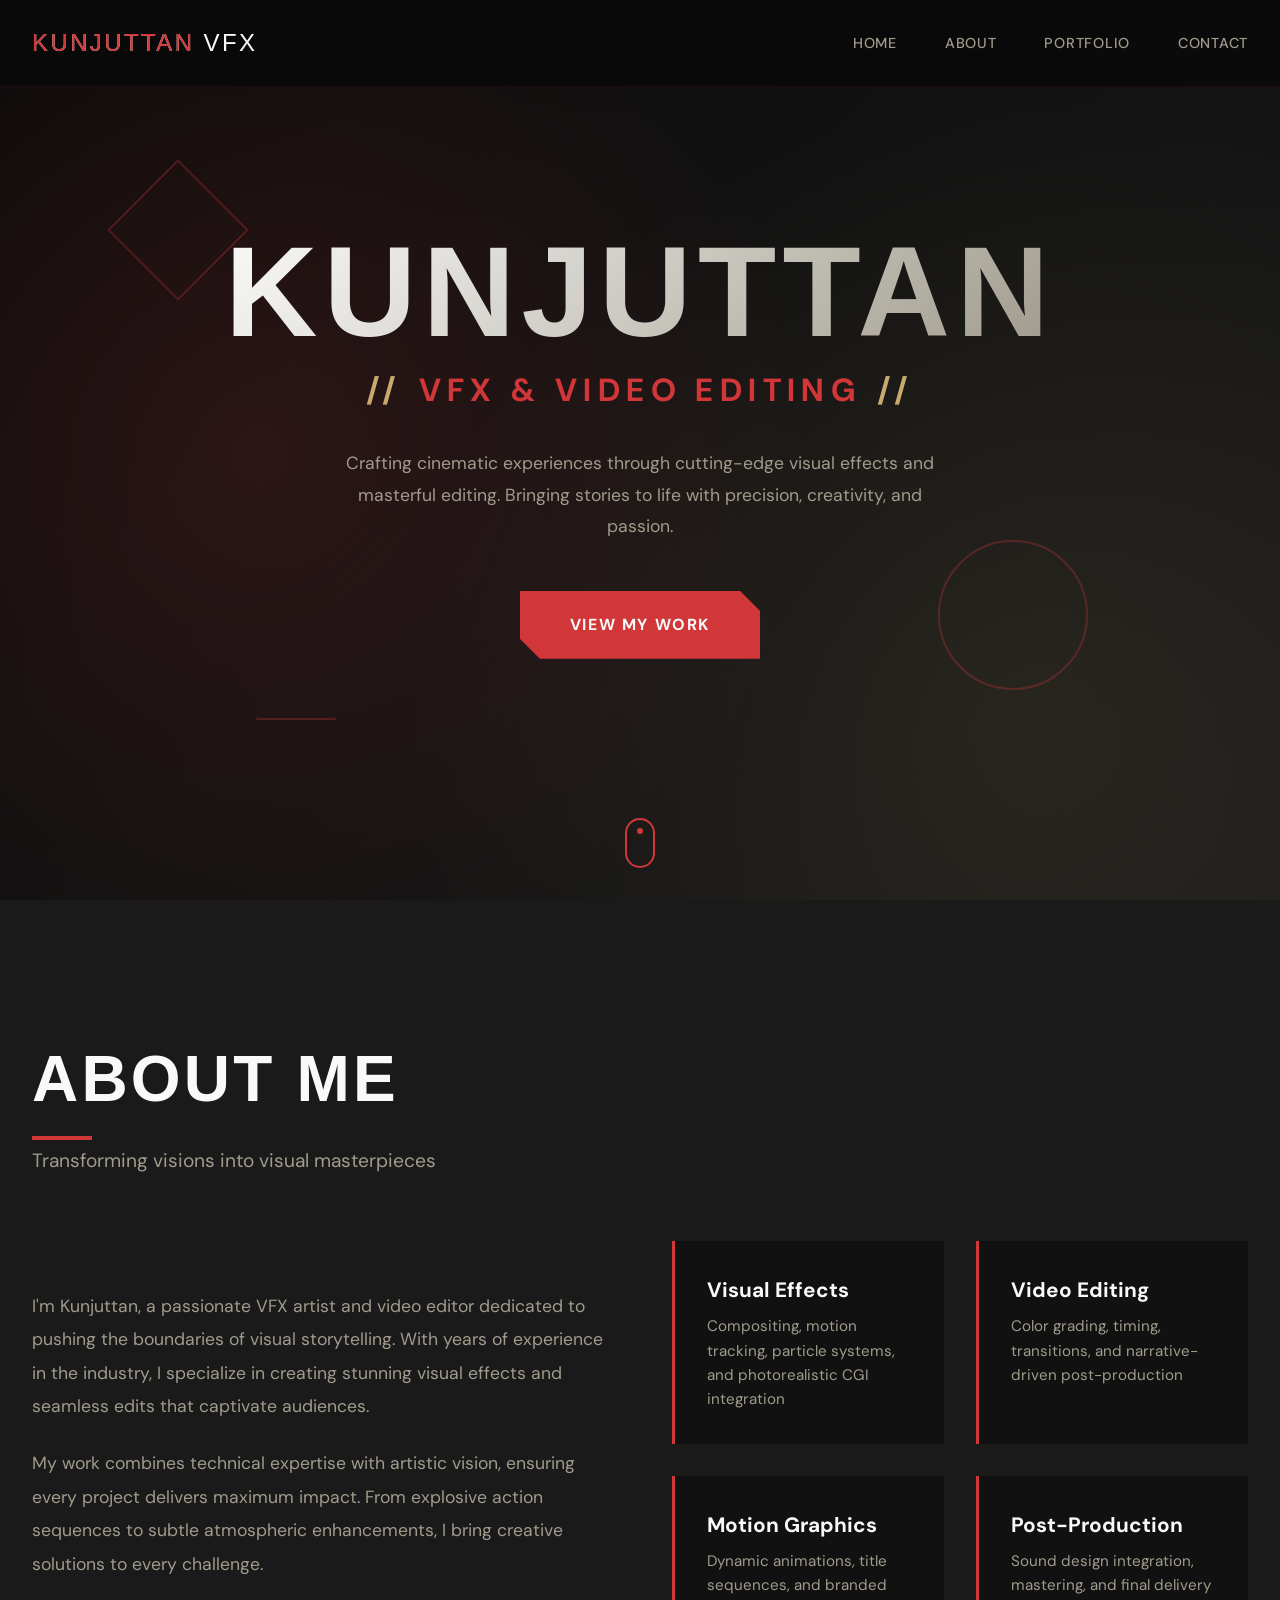
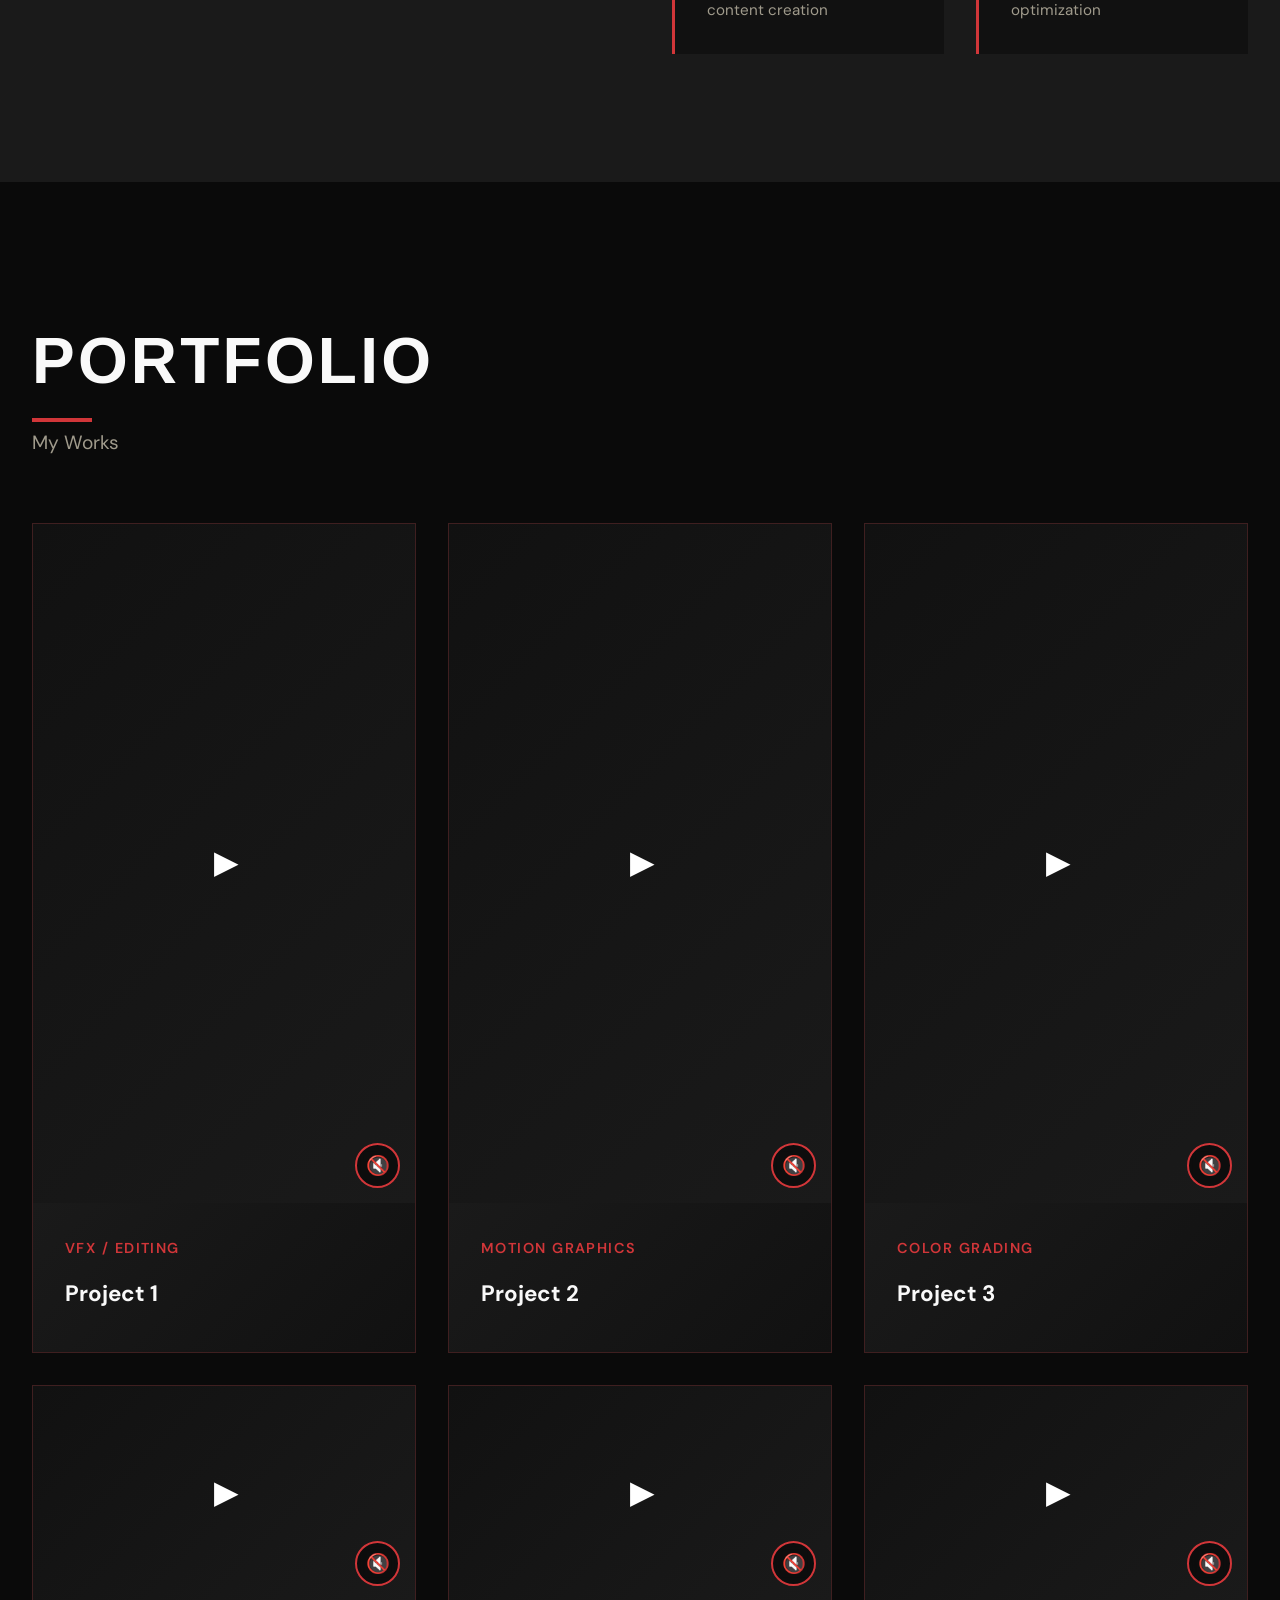
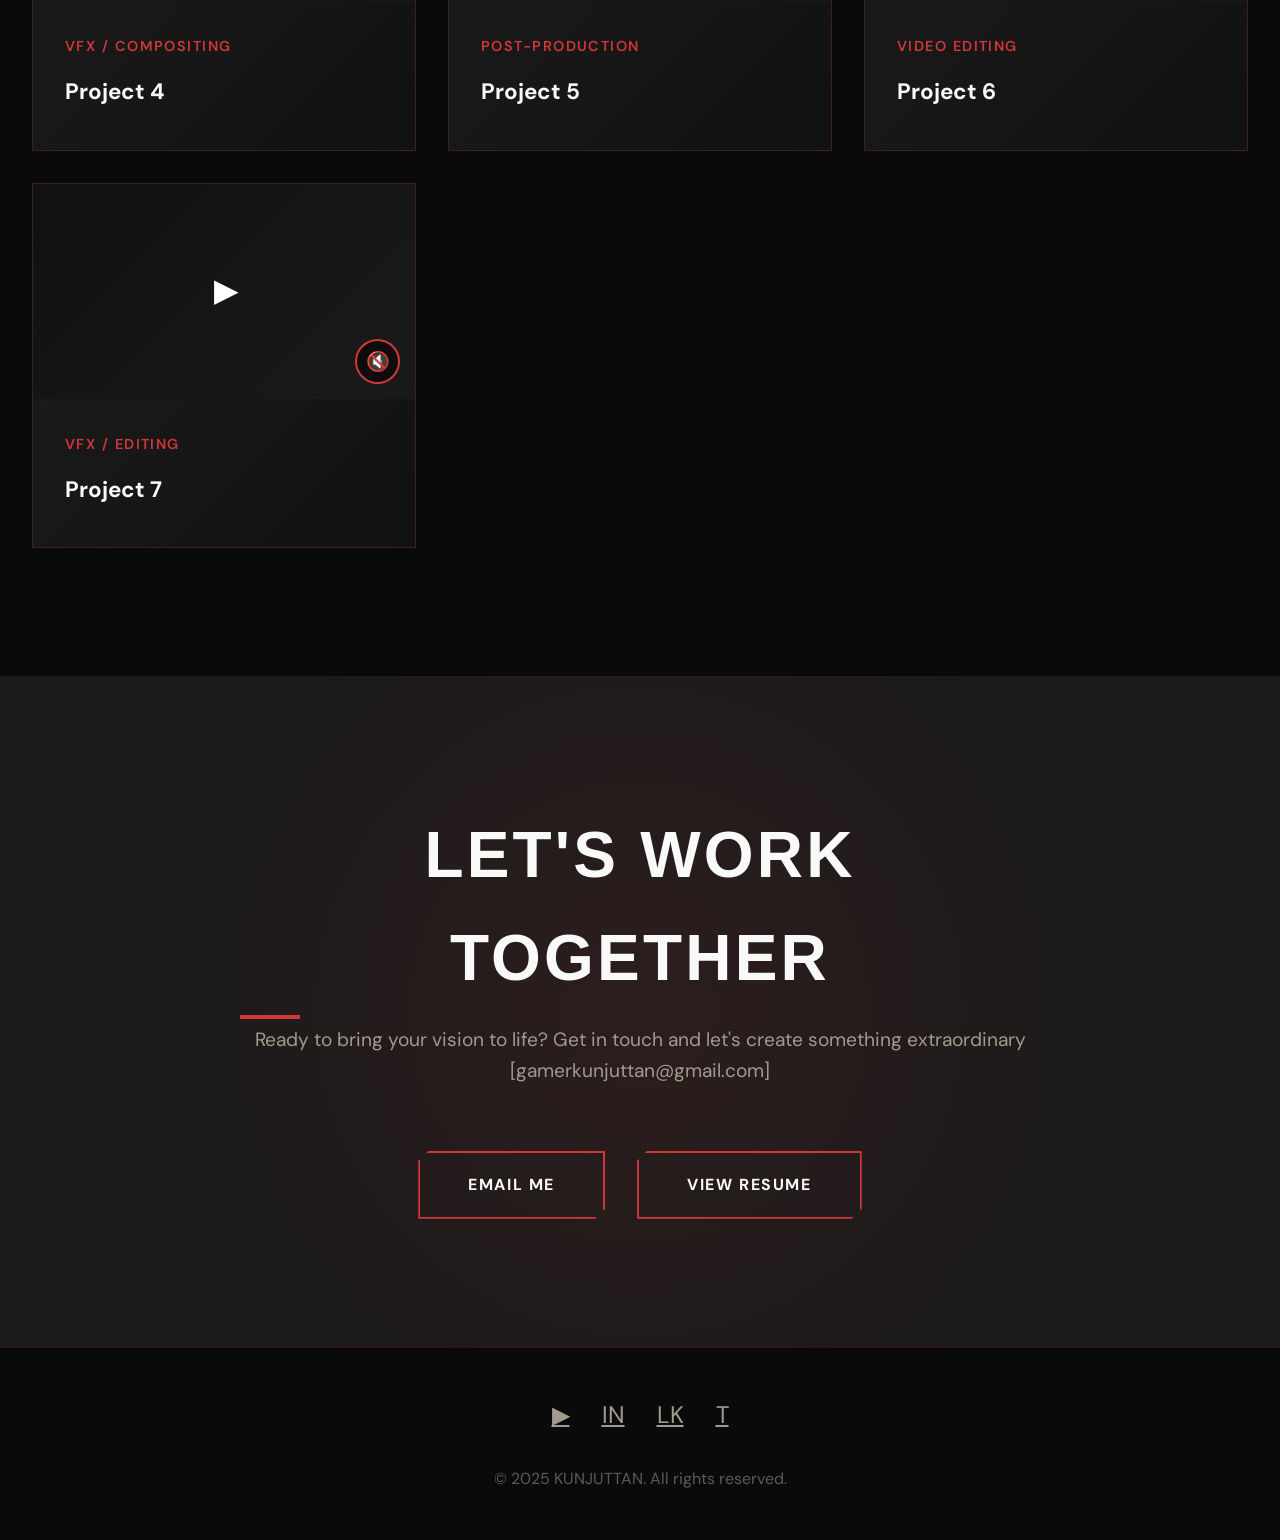
==== commit 7a6054c7: "gg" ====
--- a/index.html
+++ b/index.html
@@ -1,6 +1,22 @@
 <!DOCTYPE html>
 <html lang="en">
 <head>
+    <!-- Discord / Open Graph Meta Tags -->
+<meta property="og:type" content="website">
+<meta property="og:url" content="https://kunjuttanfx.in/">
+<meta property="og:title" content="Kunjuttan VFX – Video Editing & Visual Effects">
+<meta property="og:description" content="Professional VFX, video editing, thumbnails & motion graphics. Check my portfolio and works.">
+<meta property="og:image" content="https://kunjuttanfx.in/preview.jpg">
+
+<!-- Optional but recommended -->
+<meta property="og:site_name" content="Kunjuttan VFX">
+
+<!-- Twitter (Discord also reads this sometimes) -->
+<meta name="twitter:card" content="summary_large_image">
+<meta name="twitter:title" content="Kunjuttan VFX – Video Editing & VFX">
+<meta name="twitter:description" content="Creative VFX & video editing portfolio by Kunjuttan.">
+<meta name="twitter:image" content="https://kunjuttanfx.in/preview.jpg">
+
     <meta charset="UTF-8">
     <meta name="viewport" content="width=device-width, initial-scale=1.0">
     <title>KUNJUTTAN | VFX & Video Editing</title>
@@ -256,7 +272,7 @@
         <div class="contact-container">
             <h2 class="section-title">Let's Work Together</h2>
             <p class="section-subtitle">
-                Ready to bring your vision to life? Get in touch and let's create something extraordinary
+                Ready to bring your vision to life? Get in touch and let's create something extraordinary [gamerkunjuttan@gmail.com]
             </p>
             <div class="contact-buttons">
                 <a href="mailto:your-email@example.com" class="contact-button">Email Me</a>
@@ -270,9 +286,9 @@
         <div class="footer-content">
             <div class="social-links">
                 <a href="https://www.youtube.com/@kunjuttanfx" title="YouTube">▶</a>
-                <a href="https://www.instagram.com/kunjuttan.fx/" title="Instagram">🅾</a>
-                <a href="#" title="LinkedIn">in</a>
-                <a href="#" title="Twitter">🐦</a>
+                <a href="https://www.instagram.com/kunjuttan.fx/" title="Instagram">IN</a>
+                <a href="#" title="LinkedIn">LK</a>
+                <a href="#" title="Twitter">T</a>
             </div>
             <p>© 2025 KUNJUTTAN. All rights reserved.</p>
         </div>
--- a/styles.css
+++ b/styles.css
@@ -1093,4 +1093,16 @@
     .hero-shapes {
         display: none;
     }
-}
+	.social-links a img {
+    width: 32px;
+    height: 32px;
+    margin: 0 10px;
+    transition: transform 0.2s ease, opacity 0.2s ease;
+}
+
+.social-links a img:hover {
+    transform: scale(1.15);
+    opacity: 0.8;
+}
+
+
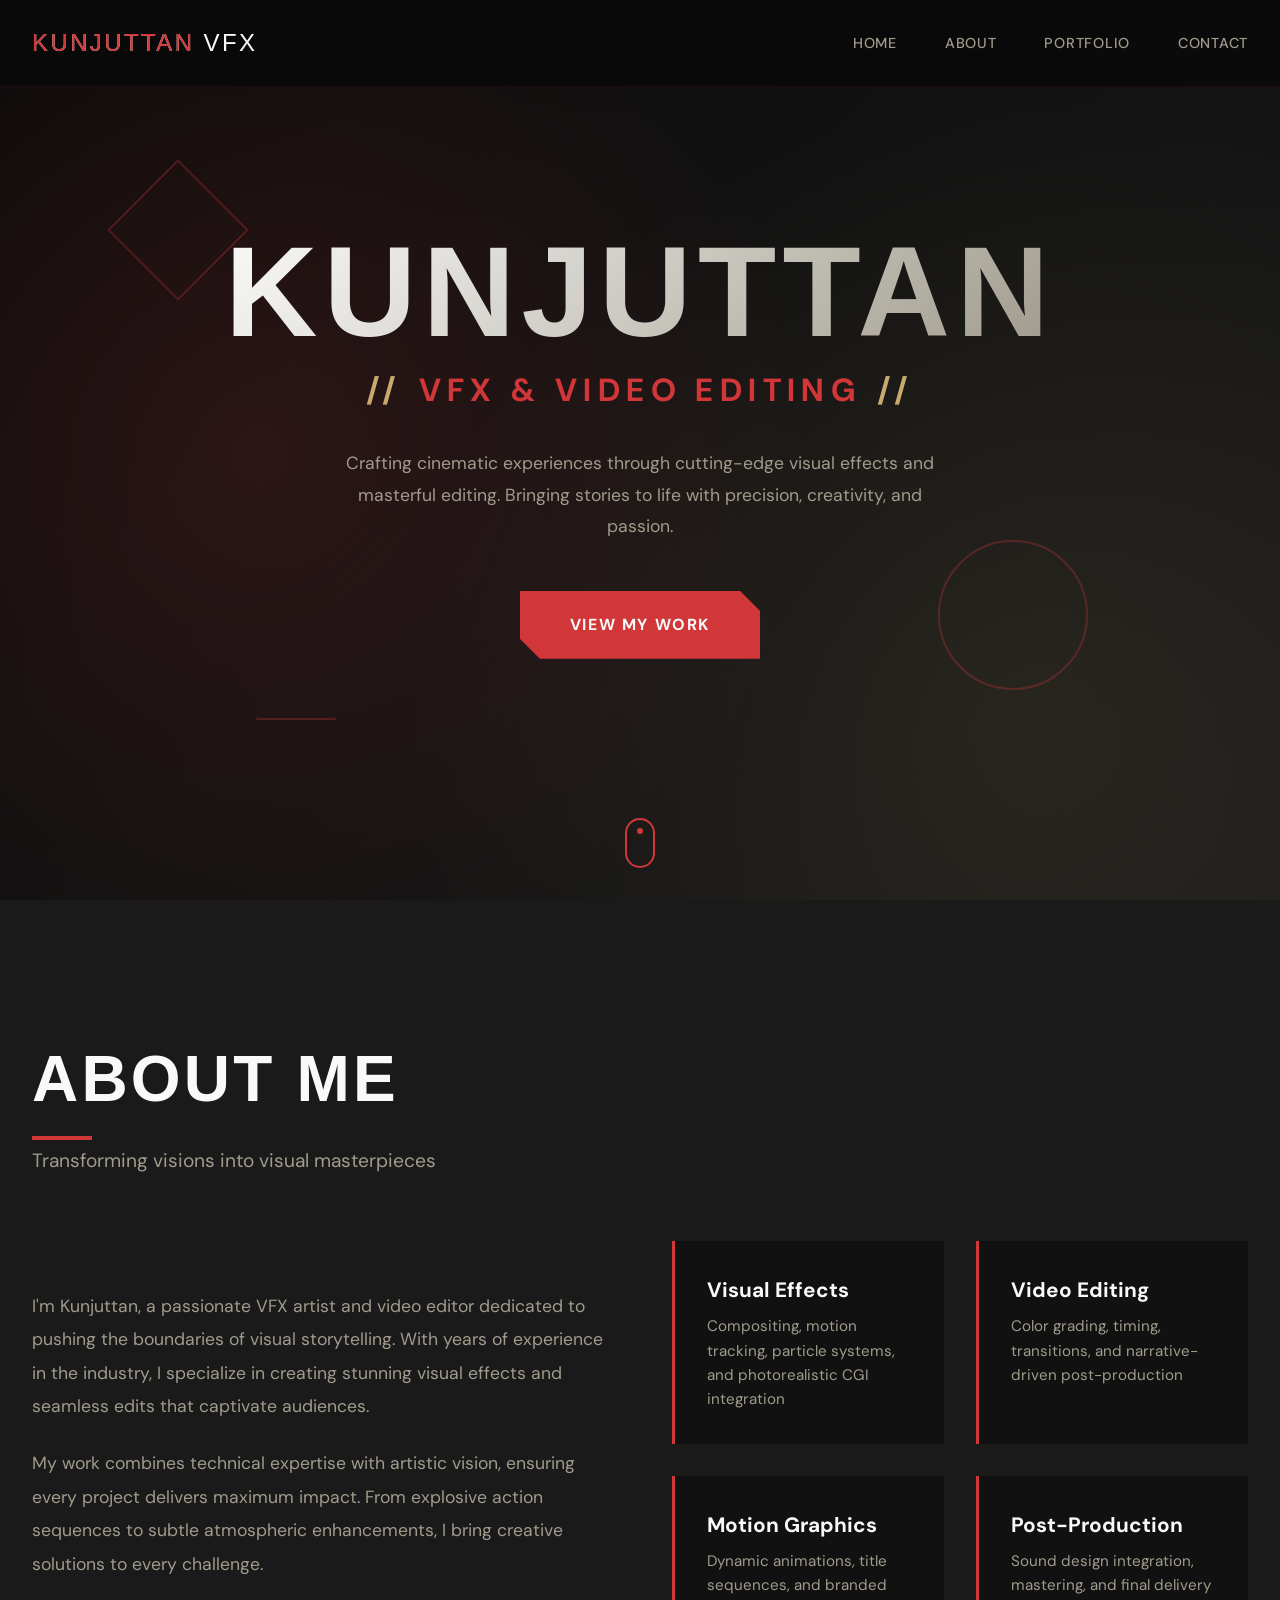
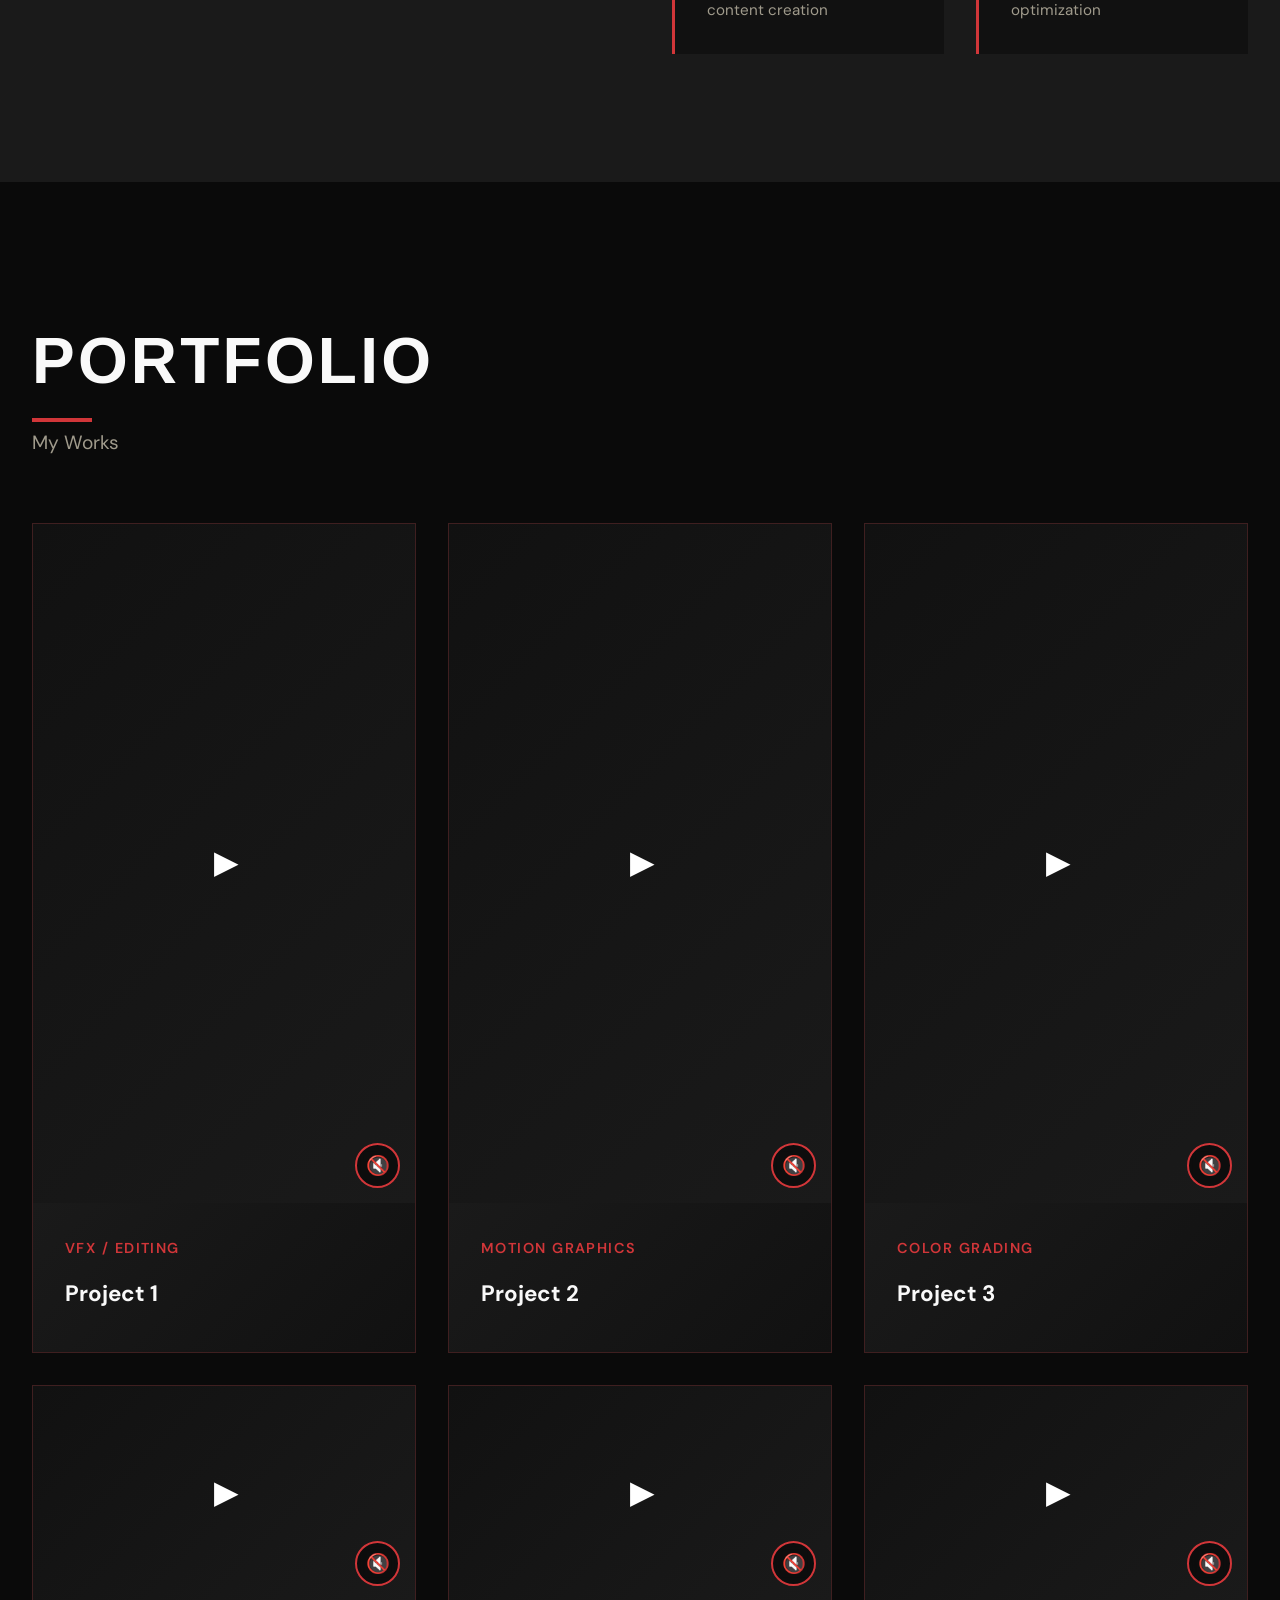
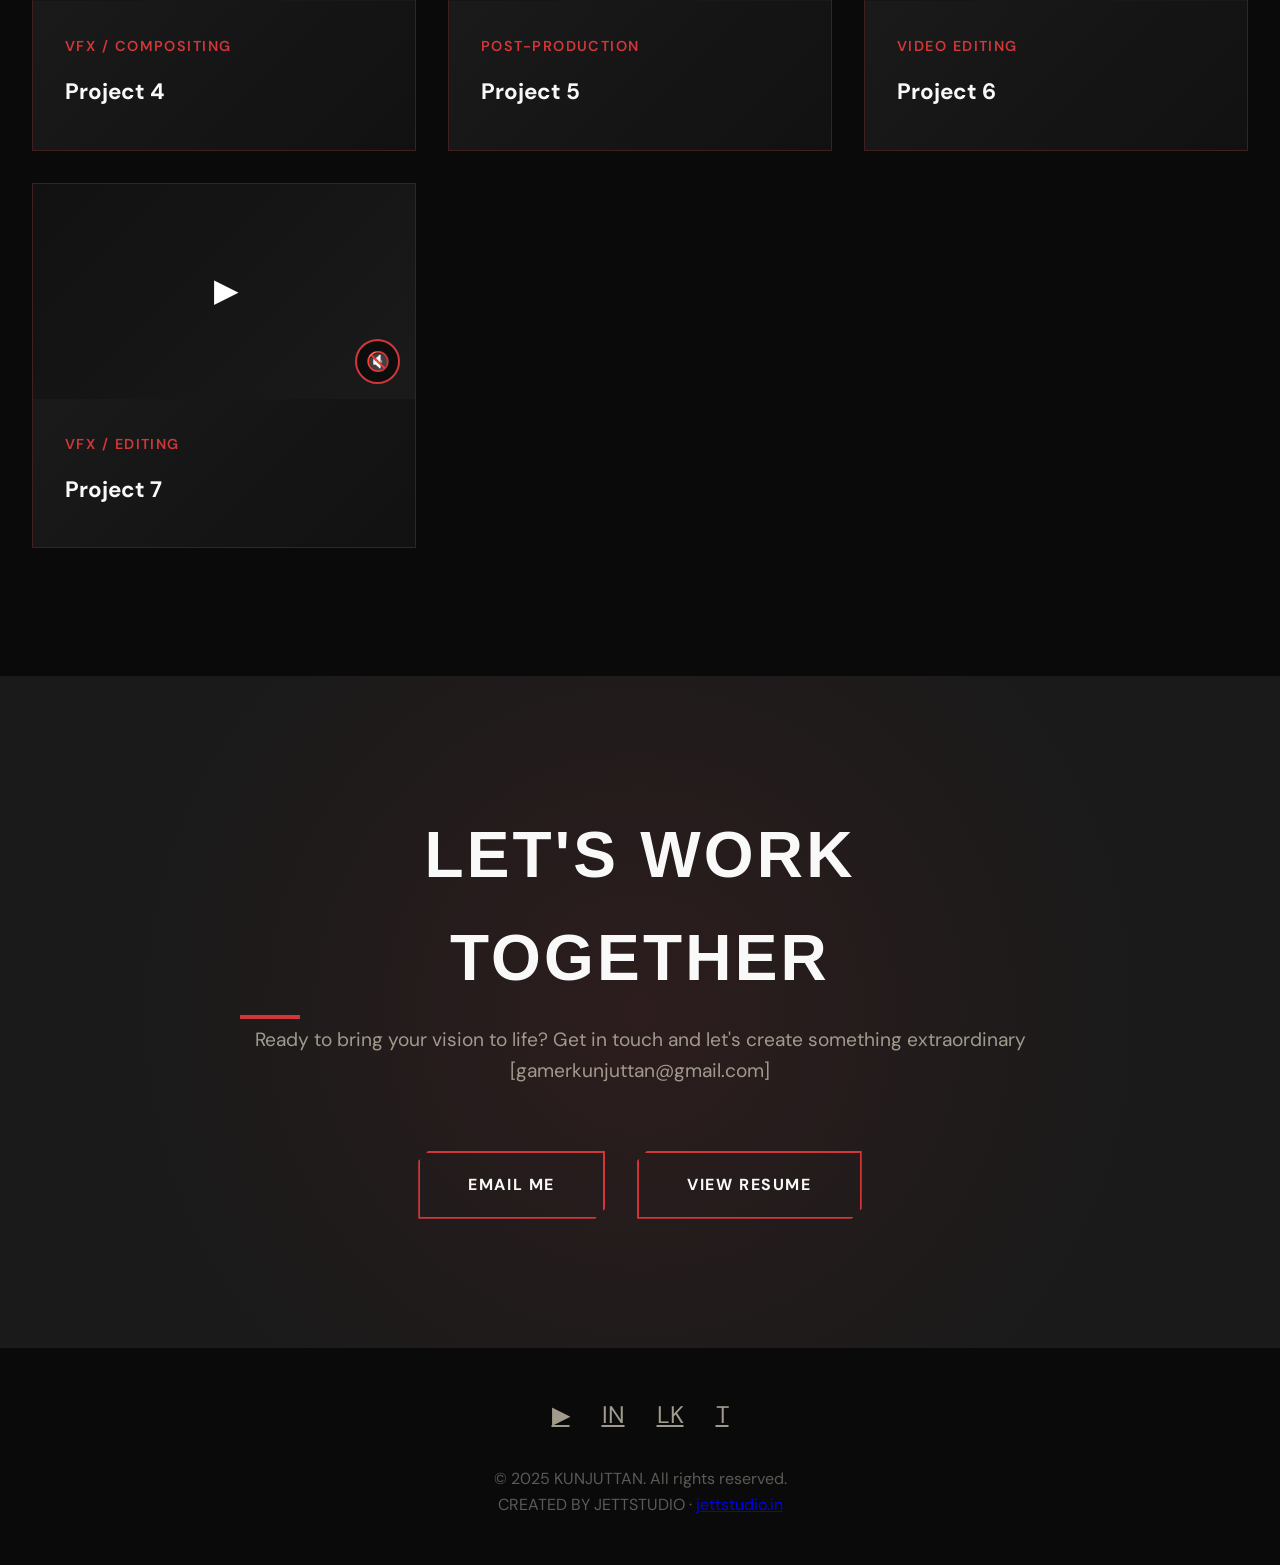
==== commit 364ef0bd: "gg" ====
--- a/index.html
+++ b/index.html
@@ -22,6 +22,9 @@
     <title>KUNJUTTAN | VFX & Video Editing</title>
     <link href="https://fonts.googleapis.com/css2?family=Druk+Wide:wght@700&family=DM+Sans:wght@400;500;700&display=swap" rel="stylesheet">
     <link rel="stylesheet" href="styles.css">
+    <!-- Favicon -->
+    <link rel="icon" type="image/x-icon" href="[data-uri]">
+    <link rel="apple-touch-icon" sizes="32x32" href="[data-uri]">
 </head>
 <body>
 
@@ -283,16 +286,23 @@
 
     <!-- Footer -->
     <footer>
-        <div class="footer-content">
-            <div class="social-links">
-                <a href="https://www.youtube.com/@kunjuttanfx" title="YouTube">▶</a>
-                <a href="https://www.instagram.com/kunjuttan.fx/" title="Instagram">IN</a>
-                <a href="#" title="LinkedIn">LK</a>
-                <a href="#" title="Twitter">T</a>
-            </div>
-            <p>© 2025 KUNJUTTAN. All rights reserved.</p>
-        </div>
-    </footer>
+    <div class="footer-content">
+        <div class="social-links">
+            <a href="https://www.youtube.com/@kunjuttanfx" title="YouTube">▶</a>
+            <a href="https://www.instagram.com/kunjuttan.fx/" title="Instagram">IN</a>
+            <a href="#" title="LinkedIn">LK</a>
+            <a href="#" title="Twitter">T</a>
+        </div>
+
+        <p>© 2025 KUNJUTTAN. All rights reserved.</p>
+
+        <!-- Credit -->
+        <p class="site-credit">
+            CREATED BY <span>JETTSTUDIO</span> ·
+            <a href="https://jettstudio.in" target="_blank">jettstudio.in</a>
+        </p>
+    </div>
+</footer>
 
     <!-- JavaScript (loaded at end of body so HTML is ready) -->
     <script src="script.js"></script>
--- a/styles.css
+++ b/styles.css
@@ -1103,6 +1103,31 @@
 .social-links a img:hover {
     transform: scale(1.15);
     opacity: 0.8;
-}
-
-
+	.site-credit {
+    margin-top: 12px;
+    font-family: 'DM Sans', sans-serif;
+    font-size: 13px;
+    letter-spacing: 1.2px;
+    text-transform: uppercase;
+    color: rgba(255, 255, 255, 0.55);
+    text-align: center;
+}
+
+.site-credit span {
+    color: #c8aa6e;
+    font-weight: 600;
+}
+
+.site-credit a {
+    color: #d13639;
+    text-decoration: none;
+    transition: color 0.3s ease;
+}
+
+.site-credit a:hover {
+    color: #ffffff;
+}
+
+
+
+
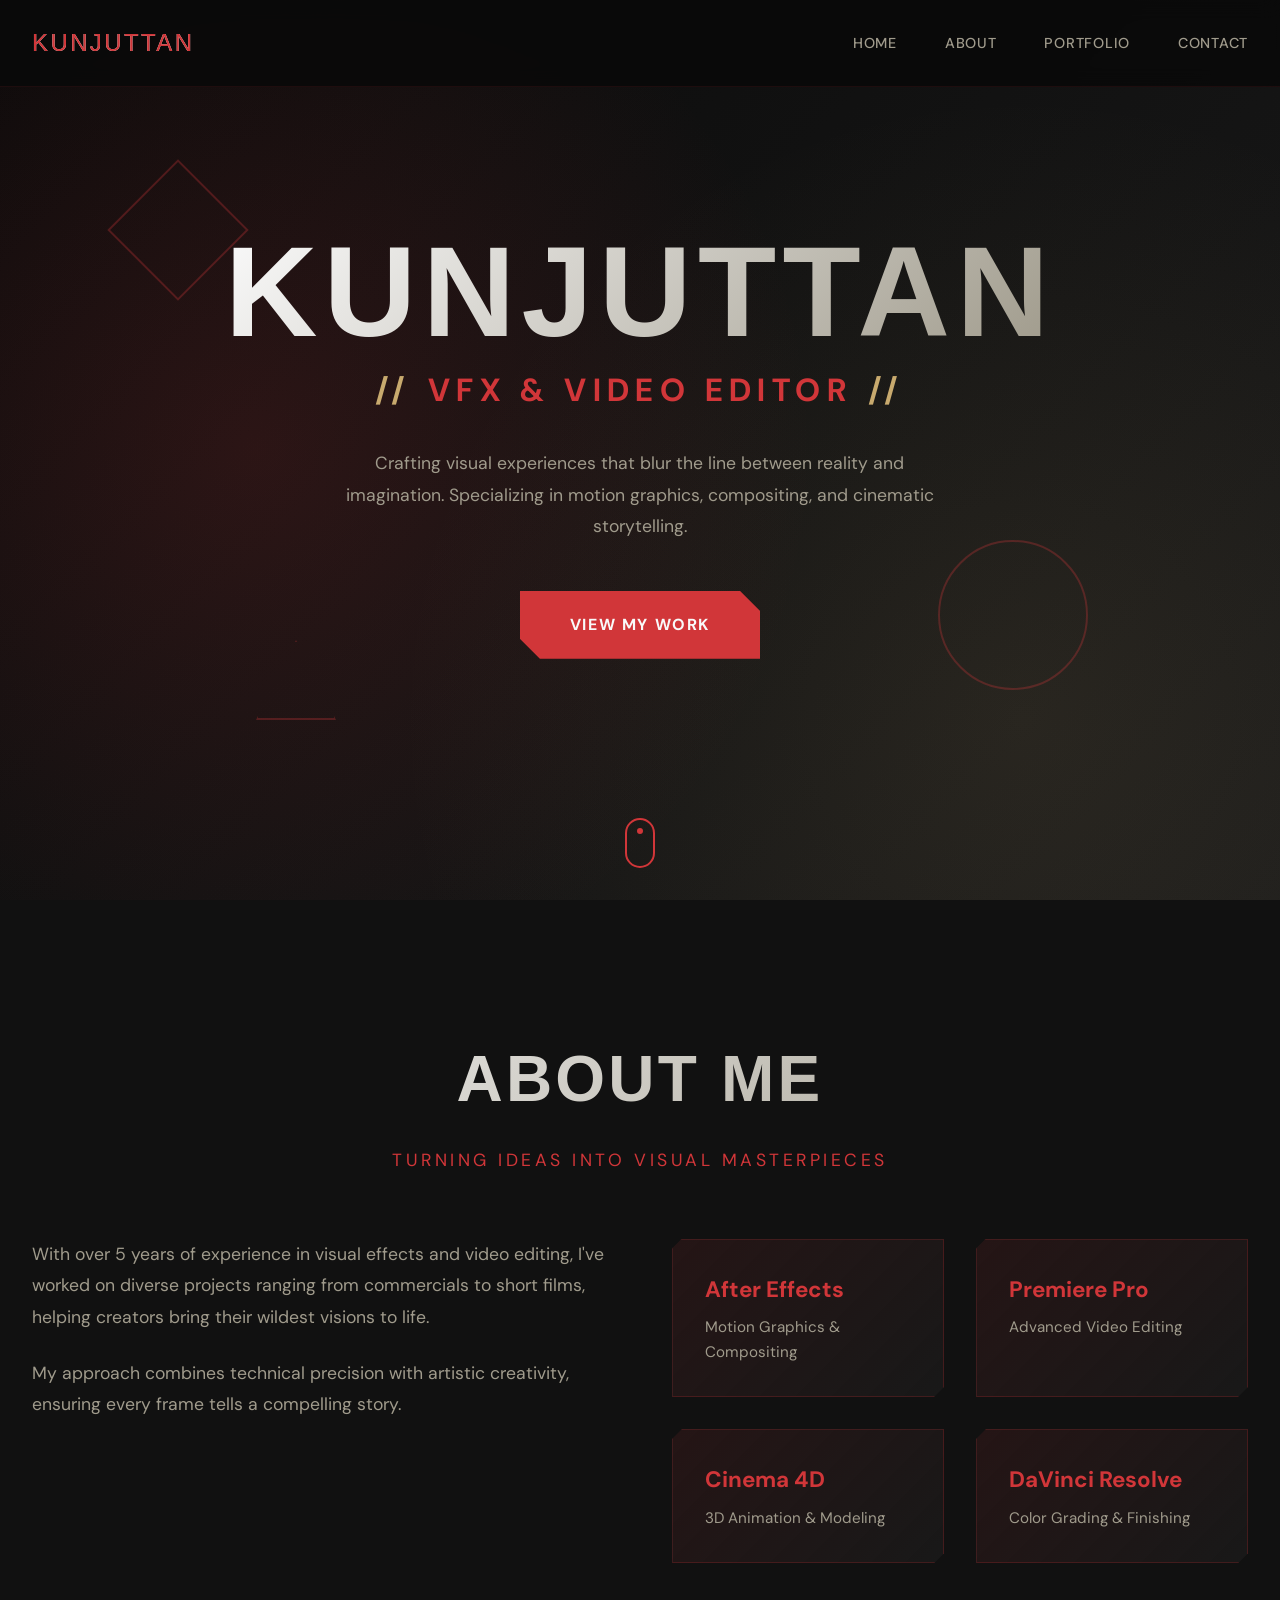
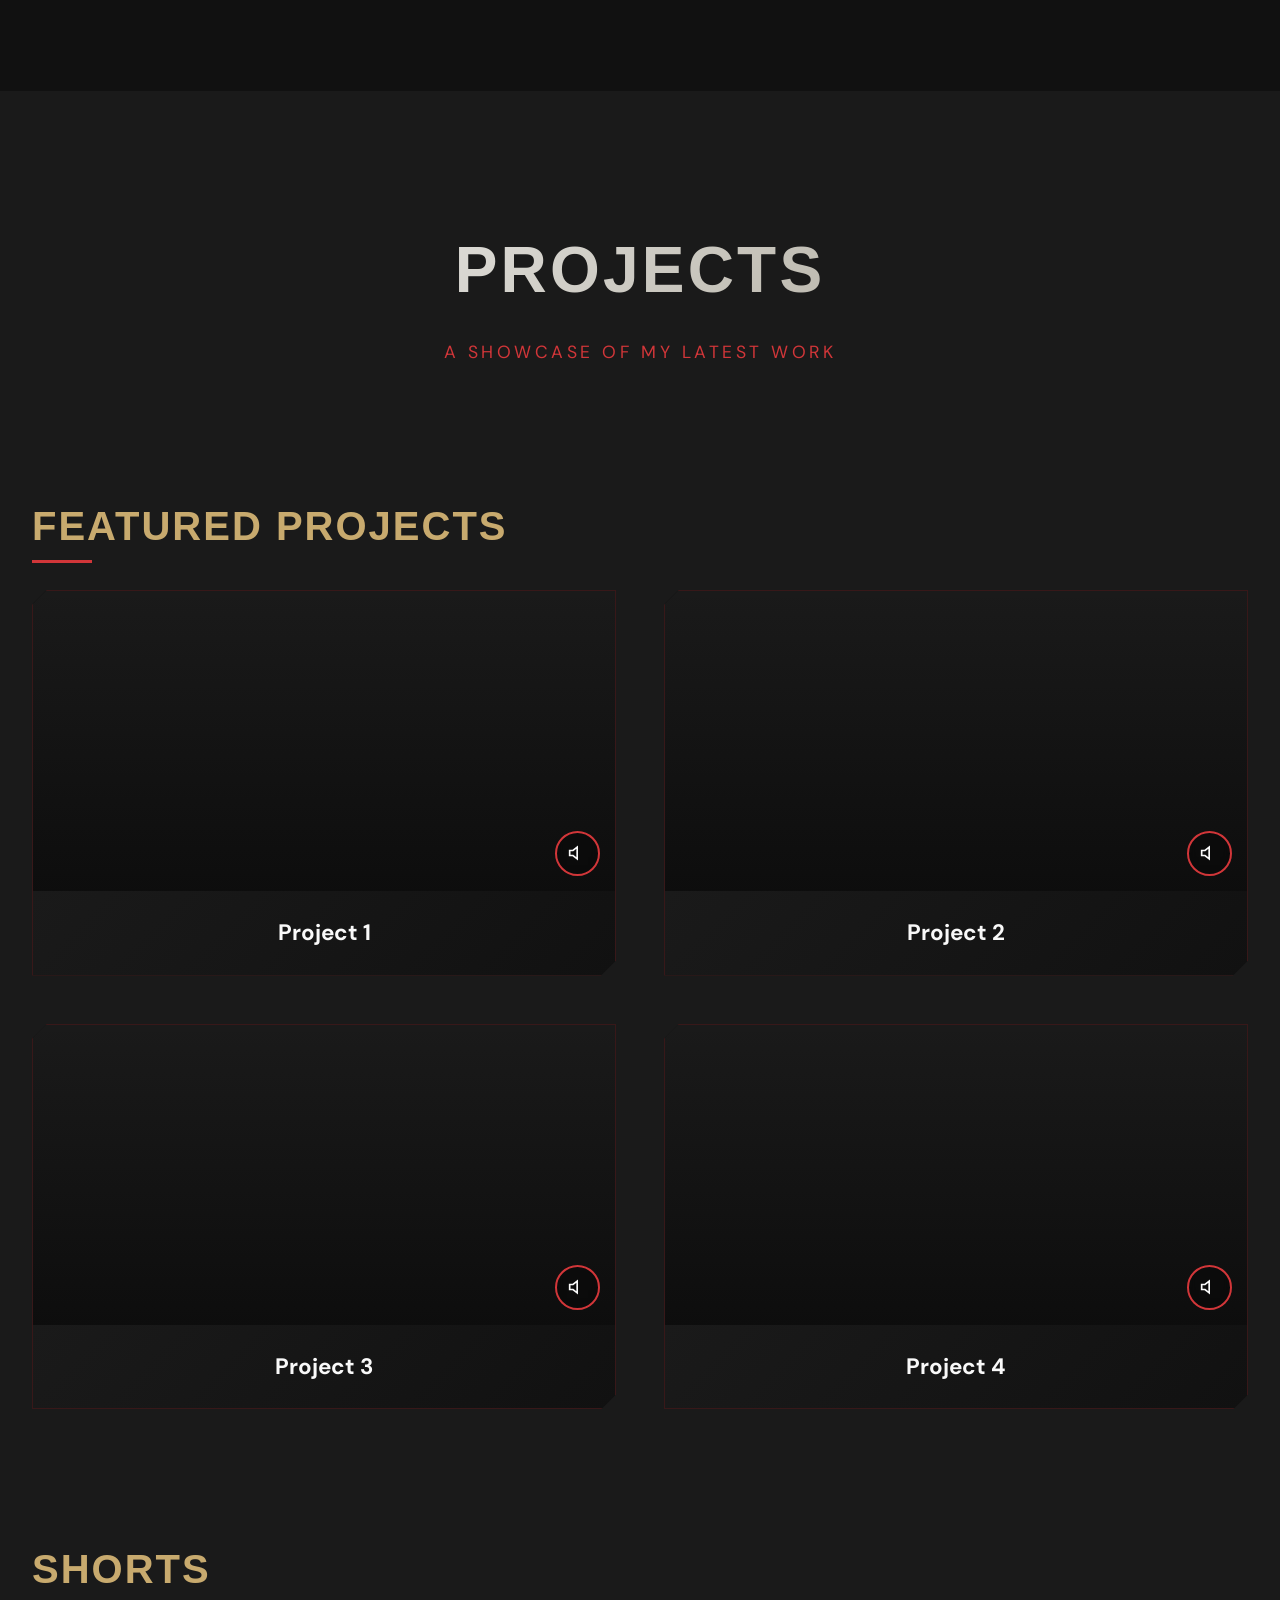
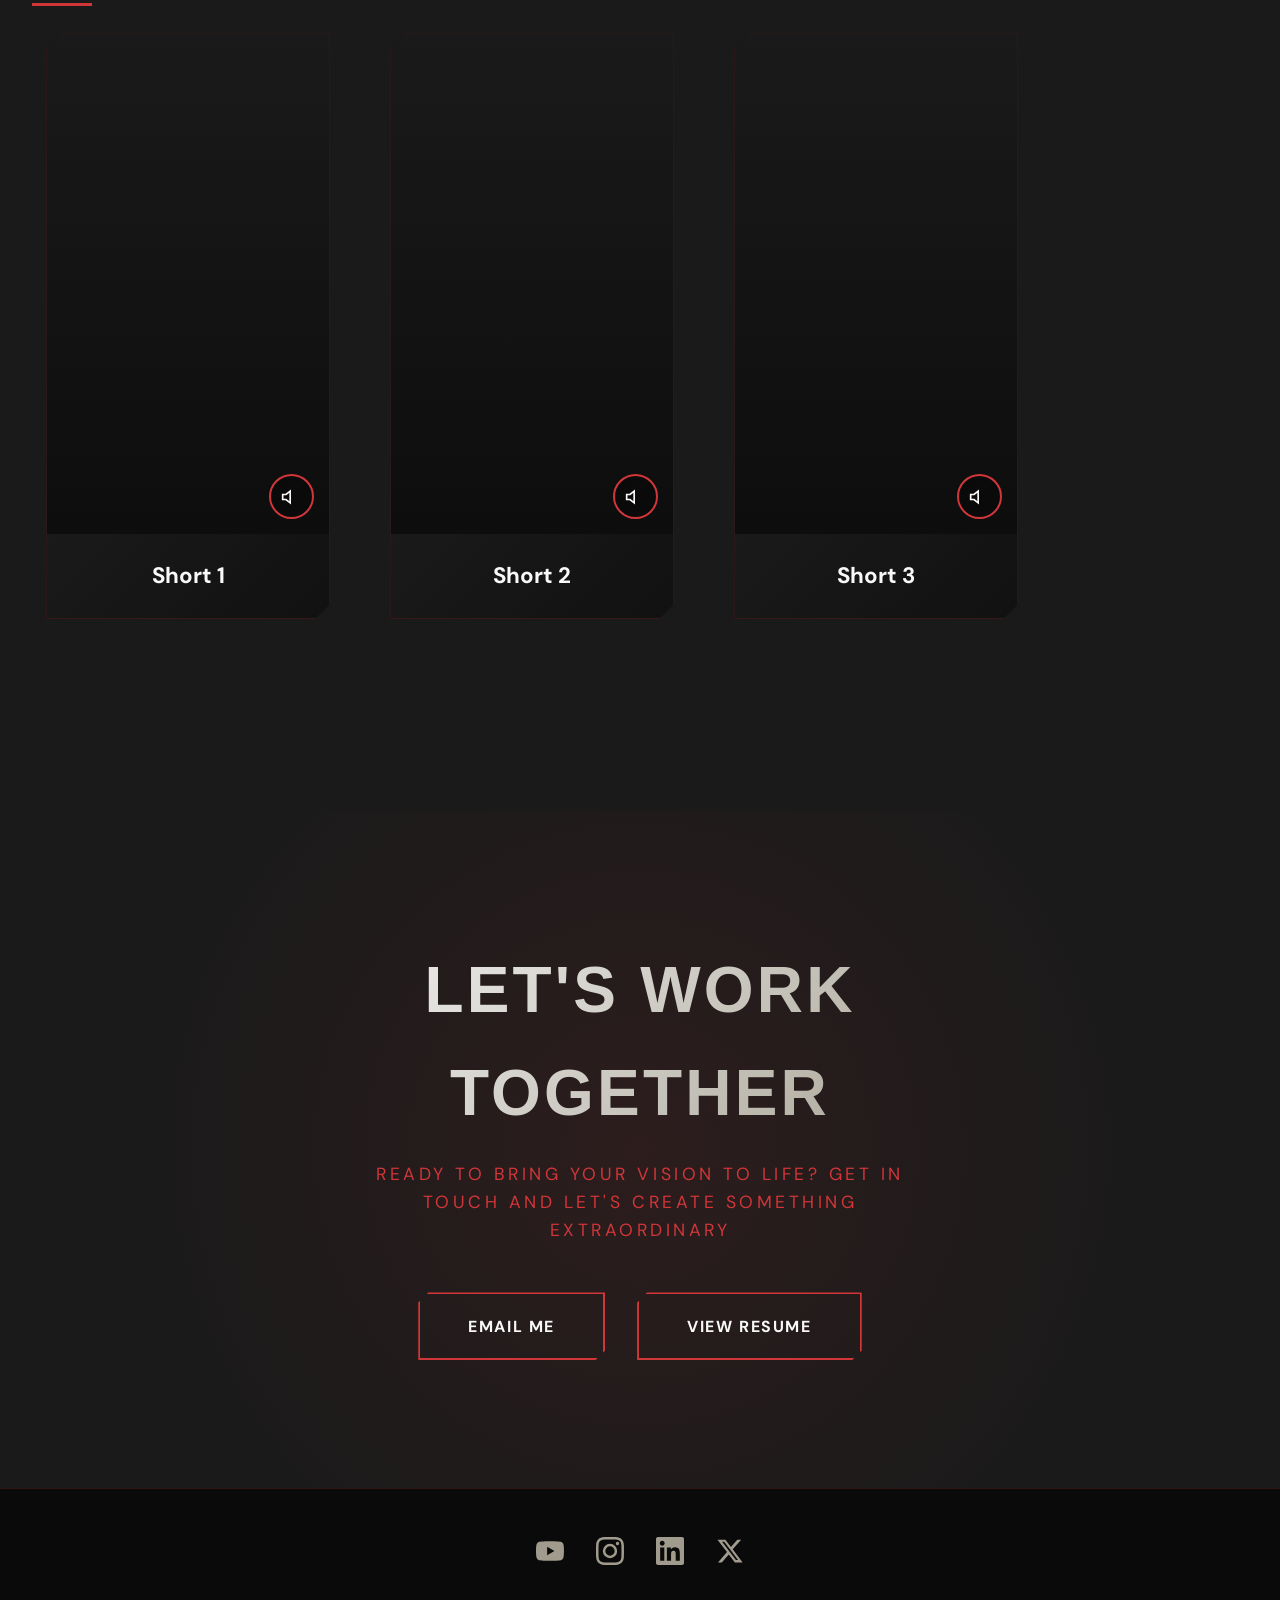
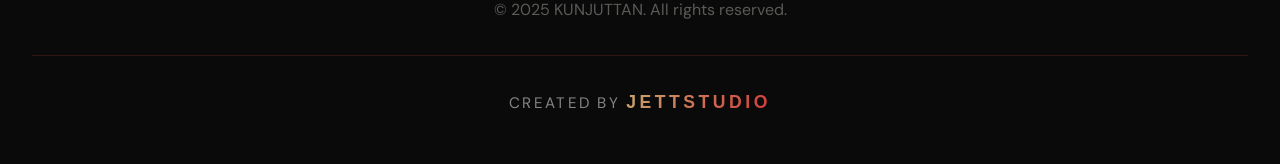
==== commit 83413f6b: "gg" ====
--- a/index.html
+++ b/index.html
@@ -23,29 +23,13 @@
     <link href="https://fonts.googleapis.com/css2?family=Druk+Wide:wght@700&family=DM+Sans:wght@400;500;700&display=swap" rel="stylesheet">
     <link rel="stylesheet" href="styles.css">
     <!-- Favicon -->
-    <link rel="icon" type="image/x-icon" href="[data-uri]">
-    <link rel="apple-touch-icon" sizes="32x32" href="[data-uri]">
+    <link rel="icon" type="image/x-icon" href="favicon.ico">
 </head>
 <body>
-
     <!-- Loading Screen -->
     <div class="loading-screen">
         <div class="loading-animation">
-            <!-- REPLACE THIS: Add your animated GIF or video here -->
-            <!-- For GIF: <img src="your-loading-animation.gif" alt="Loading"> -->
-            <!-- For Video: <video autoplay loop muted playsinline><source src="your-loading-animation.mp4" type="video/mp4"></video> -->
-
-            <!-- Temporary fallback spinner (remove when you add your own) -->
-            <svg width="120" height="120" viewBox="0 0 120 120" xmlns="http://www.w3.org/2000/svg">
-                <circle cx="60" cy="60" r="50" fill="none" stroke="#d13639" stroke-width="8" stroke-linecap="round" stroke-dasharray="200 200" stroke-dashoffset="0">
-                    <animateTransform attributeName="transform" type="rotate" from="0 60 60" to="360 60 60" dur="1.5s" repeatCount="indefinite"/>
-                    <animate attributeName="stroke-dashoffset" values="0;-200" dur="1.5s" repeatCount="indefinite"/>
-                </circle>
-                <circle cx="60" cy="60" r="35" fill="none" stroke="#c8aa6e" stroke-width="6" stroke-linecap="round" stroke-dasharray="150 150" stroke-dashoffset="0">
-                    <animateTransform attributeName="transform" type="rotate" from="360 60 60" to="0 60 60" dur="2s" repeatCount="indefinite"/>
-                    <animate attributeName="stroke-dashoffset" values="0;150" dur="2s" repeatCount="indefinite"/>
-                </circle>
-            </svg>
+            <img src="loading.gif" alt="Loading...">
         </div>
     </div>
 
@@ -55,7 +39,7 @@
     <!-- Navigation -->
     <nav>
         <div class="nav-container">
-            <div class="logo">KUNJUTTAN VFX</div>
+            <div class="logo">KUNJUTTAN</div>
             <ul class="nav-links">
                 <li><a href="#home">Home</a></li>
                 <li><a href="#about">About</a></li>
@@ -66,7 +50,7 @@
     </nav>
 
     <!-- Hero Section -->
-    <section class="hero" id="home">
+    <section id="home" class="hero">
         <div class="hero-shapes">
             <div class="shape"></div>
             <div class="shape"></div>
@@ -74,10 +58,10 @@
         </div>
         <div class="hero-content">
             <h1 class="hero-title">KUNJUTTAN</h1>
-            <div class="hero-subtitle">VFX & Video Editing</div>
+            <p class="hero-subtitle">VFX & Video Editor</p>
             <p class="hero-description">
-                Crafting cinematic experiences through cutting-edge visual effects and masterful editing.
-                Bringing stories to life with precision, creativity, and passion.
+                Crafting visual experiences that blur the line between reality and imagination. 
+                Specializing in motion graphics, compositing, and cinematic storytelling.
             </p>
             <a href="#portfolio" class="cta-button">View My Work</a>
         </div>
@@ -85,185 +69,189 @@
     </section>
 
     <!-- About Section -->
-    <section class="about" id="about">
-        <div class="about-container">
+    <section id="about" class="about">
+        <div class="container">
             <h2 class="section-title">About Me</h2>
-            <p class="section-subtitle">Transforming visions into visual masterpieces</p>
-
+            <p class="section-subtitle">Turning Ideas Into Visual Masterpieces</p>
+            
             <div class="about-content">
                 <div class="about-text">
                     <p>
-                        I'm Kunjuttan, a passionate VFX artist and video editor dedicated to pushing the boundaries
-                        of visual storytelling. With years of experience in the industry, I specialize in creating
-                        stunning visual effects and seamless edits that captivate audiences.
+                        With over 5 years of experience in visual effects and video editing, 
+                        I've worked on diverse projects ranging from commercials to short films, 
+                        helping creators bring their wildest visions to life.
                     </p>
                     <p>
-                        My work combines technical expertise with artistic vision, ensuring every project delivers
-                        maximum impact. From explosive action sequences to subtle atmospheric enhancements, I bring
-                        creative solutions to every challenge.
+                        My approach combines technical precision with artistic creativity, 
+                        ensuring every frame tells a compelling story.
                     </p>
                 </div>
-
+                
                 <div class="skills-grid">
                     <div class="skill-item">
-                        <div class="skill-title">Visual Effects</div>
-                        <div class="skill-description">
-                            Compositing, motion tracking, particle systems, and photorealistic CGI integration
-                        </div>
+                        <h3>After Effects</h3>
+                        <p>Motion Graphics & Compositing</p>
                     </div>
                     <div class="skill-item">
-                        <div class="skill-title">Video Editing</div>
-                        <div class="skill-description">
-                            Color grading, timing, transitions, and narrative-driven post-production
-                        </div>
+                        <h3>Premiere Pro</h3>
+                        <p>Advanced Video Editing</p>
                     </div>
                     <div class="skill-item">
-                        <div class="skill-title">Motion Graphics</div>
-                        <div class="skill-description">
-                            Dynamic animations, title sequences, and branded content creation
-                        </div>
+                        <h3>Cinema 4D</h3>
+                        <p>3D Animation & Modeling</p>
                     </div>
                     <div class="skill-item">
-                        <div class="skill-title">Post-Production</div>
-                        <div class="skill-description">
-                            Sound design integration, mastering, and final delivery optimization
-                        </div>
+                        <h3>DaVinci Resolve</h3>
+                        <p>Color Grading & Finishing</p>
                     </div>
                 </div>
             </div>
         </div>
     </section>
 
-    <!-- Portfolio Section -->
-    <section class="portfolio" id="portfolio">
-        <div class="portfolio-container">
-            <h2 class="section-title">Portfolio</h2>
-            <p class="section-subtitle">My Works</p>
-
-            <div class="video-grid">
-                <!-- Video 1 - Portrait -->
+    <!-- Projects Section -->
+    <section id="portfolio" class="portfolio">
+        <div class="container">
+            <h2 class="section-title">Projects</h2>
+            <p class="section-subtitle">A Showcase of My Latest Work</p>
+
+            <!-- Landscape Videos -->
+            <h3 class="subsection-title">Featured Projects</h3>
+            <div class="video-grid landscape">
+                <!-- Landscape Video 1 -->
+                <div class="video-card landscape">
+                    <div class="video-thumbnail">
+                        <video autoplay muted loop playsinline>
+                            <source src="videos/project1.mp4" type="video/mp4">
+                        </video>
+                        <button class="mute-button" onclick="toggleMute(this)">
+                            <svg class="mute-icon" width="20" height="20" viewBox="0 0 24 24" fill="none" stroke="currentColor" stroke-width="2">
+                                <path d="M11 5L6 9H2v6h4l5 4V5z"/>
+                                <line class="sound-wave" x1="23" y1="9" x2="23" y2="15"/>
+                                <line class="sound-wave" x1="19" y1="7" x2="19" y2="17"/>
+                            </svg>
+                        </button>
+                    </div>
+                    <div class="video-info">
+                        <h3 class="video-title">Project 1</h3>
+                    </div>
+                </div>
+
+                <!-- Landscape Video 2 -->
+                <div class="video-card landscape">
+                    <div class="video-thumbnail">
+                        <video autoplay muted loop playsinline>
+                            <source src="videos/project2.mp4" type="video/mp4">
+                        </video>
+                        <button class="mute-button" onclick="toggleMute(this)">
+                            <svg class="mute-icon" width="20" height="20" viewBox="0 0 24 24" fill="none" stroke="currentColor" stroke-width="2">
+                                <path d="M11 5L6 9H2v6h4l5 4V5z"/>
+                                <line class="sound-wave" x1="23" y1="9" x2="23" y2="15"/>
+                                <line class="sound-wave" x1="19" y1="7" x2="19" y2="17"/>
+                            </svg>
+                        </button>
+                    </div>
+                    <div class="video-info">
+                        <h3 class="video-title">Project 2</h3>
+                    </div>
+                </div>
+
+                <!-- Landscape Video 3 -->
+                <div class="video-card landscape">
+                    <div class="video-thumbnail">
+                        <video autoplay muted loop playsinline>
+                            <source src="videos/project3.mp4" type="video/mp4">
+                        </video>
+                        <button class="mute-button" onclick="toggleMute(this)">
+                            <svg class="mute-icon" width="20" height="20" viewBox="0 0 24 24" fill="none" stroke="currentColor" stroke-width="2">
+                                <path d="M11 5L6 9H2v6h4l5 4V5z"/>
+                                <line class="sound-wave" x1="23" y1="9" x2="23" y2="15"/>
+                                <line class="sound-wave" x1="19" y1="7" x2="19" y2="17"/>
+                            </svg>
+                        </button>
+                    </div>
+                    <div class="video-info">
+                        <h3 class="video-title">Project 3</h3>
+                    </div>
+                </div>
+
+                <!-- Landscape Video 4 -->
+                <div class="video-card landscape">
+                    <div class="video-thumbnail">
+                        <video autoplay muted loop playsinline>
+                            <source src="videos/project4.mp4" type="video/mp4">
+                        </video>
+                        <button class="mute-button" onclick="toggleMute(this)">
+                            <svg class="mute-icon" width="20" height="20" viewBox="0 0 24 24" fill="none" stroke="currentColor" stroke-width="2">
+                                <path d="M11 5L6 9H2v6h4l5 4V5z"/>
+                                <line class="sound-wave" x1="23" y1="9" x2="23" y2="15"/>
+                                <line class="sound-wave" x1="19" y1="7" x2="19" y2="17"/>
+                            </svg>
+                        </button>
+                    </div>
+                    <div class="video-info">
+                        <h3 class="video-title">Project 4</h3>
+                    </div>
+                </div>
+            </div>
+
+            <!-- Portrait/Shorts Videos -->
+            <h3 class="subsection-title">Shorts</h3>
+            <div class="video-grid portrait">
+                <!-- Portrait Video 1 -->
                 <div class="video-card portrait">
                     <div class="video-thumbnail">
-                        <video autoplay loop muted playsinline class="portfolio-video">
-                            <source src="videos/video1.mp4" type="video/mp4">
-                            <source src="videos/video1.webm" type="video/webm">
-                            Your browser does not support the video tag.
-                        </video>
-                        <button class="mute-button" onclick="toggleMute(this)">
-                            <span class="mute-icon">🔇</span>
-                        </button>
-                    </div>
-                    <div class="video-info">
-                        <div class="video-category">VFX / Editing</div>
-                        <div class="video-title">Project 1</div>
-                    </div>
-                </div>
-
-                <!-- Video 2 - Portrait -->
+                        <video autoplay muted loop playsinline>
+                            <source src="videos/short1.mp4" type="video/mp4">
+                        </video>
+                        <button class="mute-button" onclick="toggleMute(this)">
+                            <svg class="mute-icon" width="20" height="20" viewBox="0 0 24 24" fill="none" stroke="currentColor" stroke-width="2">
+                                <path d="M11 5L6 9H2v6h4l5 4V5z"/>
+                                <line class="sound-wave" x1="23" y1="9" x2="23" y2="15"/>
+                                <line class="sound-wave" x1="19" y1="7" x2="19" y2="17"/>
+                            </svg>
+                        </button>
+                    </div>
+                    <div class="video-info">
+                        <h3 class="video-title">Short 1</h3>
+                    </div>
+                </div>
+
+                <!-- Portrait Video 2 -->
                 <div class="video-card portrait">
                     <div class="video-thumbnail">
-                        <video autoplay loop muted playsinline class="portfolio-video">
-                            <source src="videos/video2.mp4" type="video/mp4">
-                            <source src="videos/video2.webm" type="video/webm">
-                            Your browser does not support the video tag.
-                        </video>
-                        <button class="mute-button" onclick="toggleMute(this)">
-                            <span class="mute-icon">🔇</span>
-                        </button>
-                    </div>
-                    <div class="video-info">
-                        <div class="video-category">Motion Graphics</div>
-                        <div class="video-title">Project 2</div>
-                    </div>
-                </div>
-
-                <!-- Video 3 - Portrait -->
+                        <video autoplay muted loop playsinline>
+                            <source src="videos/short2.mp4" type="video/mp4">
+                        </video>
+                        <button class="mute-button" onclick="toggleMute(this)">
+                            <svg class="mute-icon" width="20" height="20" viewBox="0 0 24 24" fill="none" stroke="currentColor" stroke-width="2">
+                                <path d="M11 5L6 9H2v6h4l5 4V5z"/>
+                                <line class="sound-wave" x1="23" y1="9" x2="23" y2="15"/>
+                                <line class="sound-wave" x1="19" y1="7" x2="19" y2="17"/>
+                            </svg>
+                        </button>
+                    </div>
+                    <div class="video-info">
+                        <h3 class="video-title">Short 2</h3>
+                    </div>
+                </div>
+
+                <!-- Portrait Video 3 -->
                 <div class="video-card portrait">
                     <div class="video-thumbnail">
-                        <video autoplay loop muted playsinline class="portfolio-video">
-                            <source src="videos/video3.mp4" type="video/mp4">
-                            <source src="videos/video3.webm" type="video/webm">
-                            Your browser does not support the video tag.
-                        </video>
-                        <button class="mute-button" onclick="toggleMute(this)">
-                            <span class="mute-icon">🔇</span>
-                        </button>
-                    </div>
-                    <div class="video-info">
-                        <div class="video-category">Color Grading</div>
-                        <div class="video-title">Project 3</div>
-                    </div>
-                </div>
-
-                <!-- Video 4 - Landscape -->
-                <div class="video-card landscape">
-                    <div class="video-thumbnail">
-                        <video autoplay loop muted playsinline class="portfolio-video">
-                            <source src="videos/video4.mp4" type="video/mp4">
-                            <source src="videos/video4.webm" type="video/webm">
-                            Your browser does not support the video tag.
-                        </video>
-                        <button class="mute-button" onclick="toggleMute(this)">
-                            <span class="mute-icon">🔇</span>
-                        </button>
-                    </div>
-                    <div class="video-info">
-                        <div class="video-category">VFX / Compositing</div>
-                        <div class="video-title">Project 4</div>
-                    </div>
-                </div>
-
-                <!-- Video 5 - Landscape -->
-                <div class="video-card landscape">
-                    <div class="video-thumbnail">
-                        <video autoplay loop muted playsinline class="portfolio-video">
-                            <source src="videos/video5.mp4" type="video/mp4">
-                            <source src="videos/video5.webm" type="video/webm">
-                            Your browser does not support the video tag.
-                        </video>
-                        <button class="mute-button" onclick="toggleMute(this)">
-                            <span class="mute-icon">🔇</span>
-                        </button>
-                    </div>
-                    <div class="video-info">
-                        <div class="video-category">Post-Production</div>
-                        <div class="video-title">Project 5</div>
-                    </div>
-                </div>
-
-                <!-- Video 6 - Landscape -->
-                <div class="video-card landscape">
-                    <div class="video-thumbnail">
-                        <video autoplay loop muted playsinline class="portfolio-video">
-                            <source src="videos/video6.mp4" type="video/mp4">
-                            <source src="videos/video6.webm" type="video/webm">
-                            Your browser does not support the video tag.
-                        </video>
-                        <button class="mute-button" onclick="toggleMute(this)">
-                            <span class="mute-icon">🔇</span>
-                        </button>
-                    </div>
-                    <div class="video-info">
-                        <div class="video-category">Video Editing</div>
-                        <div class="video-title">Project 6</div>
-                    </div>
-                </div>
-
-                <!-- Video 7 - Landscape -->
-                <div class="video-card landscape">
-                    <div class="video-thumbnail">
-                        <video autoplay loop muted playsinline class="portfolio-video">
-                            <source src="videos/video7.mp4" type="video/mp4">
-                            <source src="videos/video7.webm" type="video/webm">
-                            Your browser does not support the video tag.
-                        </video>
-                        <button class="mute-button" onclick="toggleMute(this)">
-                            <span class="mute-icon">🔇</span>
-                        </button>
-                    </div>
-                    <div class="video-info">
-                        <div class="video-category">VFX / Editing</div>
-                        <div class="video-title">Project 7</div>
+                        <video autoplay muted loop playsinline>
+                            <source src="videos/short3.mp4" type="video/mp4">
+                        </video>
+                        <button class="mute-button" onclick="toggleMute(this)">
+                            <svg class="mute-icon" width="20" height="20" viewBox="0 0 24 24" fill="none" stroke="currentColor" stroke-width="2">
+                                <path d="M11 5L6 9H2v6h4l5 4V5z"/>
+                                <line class="sound-wave" x1="23" y1="9" x2="23" y2="15"/>
+                                <line class="sound-wave" x1="19" y1="7" x2="19" y2="17"/>
+                            </svg>
+                        </button>
+                    </div>
+                    <div class="video-info">
+                        <h3 class="video-title">Short 3</h3>
                     </div>
                 </div>
             </div>
@@ -271,14 +259,14 @@
     </section>
 
     <!-- Contact Section -->
-    <section class="contact" id="contact">
+    <section id="contact" class="contact">
         <div class="contact-container">
             <h2 class="section-title">Let's Work Together</h2>
-            <p class="section-subtitle">
-                Ready to bring your vision to life? Get in touch and let's create something extraordinary [gamerkunjuttan@gmail.com]
+            <p class="section-subtitle" style="max-width: 600px; margin: 0 auto 2rem;">
+                Ready to bring your vision to life? Get in touch and let's create something extraordinary
             </p>
             <div class="contact-buttons">
-                <a href="mailto:your-email@example.com" class="contact-button">Email Me</a>
+                <a href="mailto:gamerkunjuttan@gmail.com" class="contact-button">Email Me</a>
                 <a href="#" class="contact-button">View Resume</a>
             </div>
         </div>
@@ -286,25 +274,43 @@
 
     <!-- Footer -->
     <footer>
-    <div class="footer-content">
-        <div class="social-links">
-            <a href="https://www.youtube.com/@kunjuttanfx" title="YouTube">▶</a>
-            <a href="https://www.instagram.com/kunjuttan.fx/" title="Instagram">IN</a>
-            <a href="#" title="LinkedIn">LK</a>
-            <a href="#" title="Twitter">T</a>
-        </div>
-
-        <p>© 2025 KUNJUTTAN. All rights reserved.</p>
-
-        <!-- Credit -->
-        <p class="site-credit">
-            CREATED BY <span>JETTSTUDIO</span> ·
-            <a href="https://jettstudio.in" target="_blank">jettstudio.in</a>
-        </p>
-    </div>
-</footer>
-
-    <!-- JavaScript (loaded at end of body so HTML is ready) -->
-    <script src="script.js"></script>
+        <div class="footer-content">
+            <div class="social-links">
+                <a href="https://www.youtube.com/@kunjuttanfx" title="YouTube" aria-label="YouTube">
+                    <svg width="24" height="24" viewBox="0 0 24 24" fill="currentColor">
+                        <path d="M23.498 6.186a3.016 3.016 0 0 0-2.122-2.136C19.505 3.545 12 3.545 12 3.545s-7.505 0-9.377.505A3.017 3.017 0 0 0 .502 6.186C0 8.07 0 12 0 12s0 3.93.502 5.814a3.016 3.016 0 0 0 2.122 2.136c1.871.505 9.376.505 9.376.505s7.505 0 9.377-.505a3.015 3.015 0 0 0 2.122-2.136C24 15.93 24 12 24 12s0-3.93-.502-5.814zM9.545 15.568V8.432L15.818 12l-6.273 3.568z"/>
+                    </svg>
+                </a>
+                <a href="https://www.instagram.com/kunjuttan.fx/" title="Instagram" aria-label="Instagram">
+                    <svg width="24" height="24" viewBox="0 0 24 24" fill="currentColor">
+                        <path d="M12 2.163c3.204 0 3.584.012 4.85.07 3.252.148 4.771 1.691 4.919 4.919.058 1.265.069 1.645.069 4.849 0 3.205-.012 3.584-.069 4.849-.149 3.225-1.664 4.771-4.919 4.919-1.266.058-1.644.07-4.85.07-3.204 0-3.584-.012-4.849-.07-3.26-.149-4.771-1.699-4.919-4.92-.058-1.265-.07-1.644-.07-4.849 0-3.204.013-3.583.07-4.849.149-3.227 1.664-4.771 4.919-4.919 1.266-.057 1.645-.069 4.849-.069zM12 0C8.741 0 8.333.014 7.053.072 2.695.272.273 2.69.073 7.052.014 8.333 0 8.741 0 12c0 3.259.014 3.668.072 4.948.2 4.358 2.618 6.78 6.98 6.98C8.333 23.986 8.741 24 12 24c3.259 0 3.668-.014 4.948-.072 4.354-.2 6.782-2.618 6.979-6.98.059-1.28.073-1.689.073-4.948 0-3.259-.014-3.667-.072-4.947-.196-4.354-2.617-6.78-6.979-6.98C15.668.014 15.259 0 12 0zm0 5.838a6.162 6.162 0 1 0 0 12.324 6.162 6.162 0 0 0 0-12.324zM12 16a4 4 0 1 1 0-8 4 4 0 0 1 0 8zm6.406-11.845a1.44 1.44 0 1 0 0 2.881 1.44 1.44 0 0 0 0-2.881z"/>
+                    </svg>
+                </a>
+                <a href="#" title="LinkedIn" aria-label="LinkedIn">
+                    <svg width="24" height="24" viewBox="0 0 24 24" fill="currentColor">
+                        <path d="M20.447 20.452h-3.554v-5.569c0-1.328-.027-3.037-1.852-3.037-1.853 0-2.136 1.445-2.136 2.939v5.667H9.351V9h3.414v1.561h.046c.477-.9 1.637-1.85 3.37-1.85 3.601 0 4.267 2.37 4.267 5.455v6.286zM5.337 7.433c-1.144 0-2.063-.926-2.063-2.065 0-1.138.92-2.063 2.063-2.063 1.14 0 2.064.925 2.064 2.063 0 1.139-.925 2.065-2.064 2.065zm1.782 13.019H3.555V9h3.564v11.452zM22.225 0H1.771C.792 0 0 .774 0 1.729v20.542C0 23.227.792 24 1.771 24h20.451C23.2 24 24 23.227 24 22.271V1.729C24 .774 23.2 0 22.222 0h.003z"/>
+                    </svg>
+                </a>
+                <a href="#" title="Twitter" aria-label="Twitter">
+                    <svg width="24" height="24" viewBox="0 0 24 24" fill="currentColor">
+                        <path d="M18.244 2.25h3.308l-7.227 8.26 8.502 11.24H16.17l-5.214-6.817L4.99 21.75H1.68l7.73-8.835L1.254 2.25H8.08l4.713 6.231zm-1.161 17.52h1.833L7.084 4.126H5.117z"/>
+                    </svg>
+                </a>
+            </div>
+
+            <p>© 2025 KUNJUTTAN. All rights reserved.</p>
+
+            <!-- Enhanced JETTSTUDIO Credit -->
+            <div class="studio-credit">
+                <p class="site-credit">
+                    CREATED BY <a href="https://jettstudio.in" target="_blank" rel="noopener noreferrer">
+                        <span class="studio-name">JETTSTUDIO</span>
+                    </a>
+                </p>
+            </div>
+        </div>
+    </footer>
+
+    <script data-cfasync="false" src="/cdn-cgi/scripts/5c5dd728/cloudflare-static/email-decode.min.js"></script><script src="script.js"></script>
 </body>
 </html>
--- a/styles.css
+++ b/styles.css
@@ -390,49 +390,45 @@
 section {
     padding: 8rem 2rem;
     position: relative;
+    z-index: 1;
+}
+
+.container {
+    max-width: 1400px;
+    margin: 0 auto;
 }
 
 .section-title {
     font-family: 'Druk Wide', sans-serif;
     font-size: clamp(2.5rem, 6vw, 4rem);
     text-transform: uppercase;
+    text-align: center;
     margin-bottom: 1rem;
     letter-spacing: 0.05em;
-    position: relative;
-    display: inline-block;
-    opacity: 0;
-    transform: translateX(-50px);
-    transition: all 0.8s cubic-bezier(0.68, -0.55, 0.265, 1.55);
+    background: linear-gradient(135deg, var(--riot-white) 0%, var(--riot-light-gray) 100%);
+    -webkit-background-clip: text;
+    -webkit-text-fill-color: transparent;
+    background-clip: text;
+    opacity: 0;
+    transform: translateY(30px);
+    transition: opacity 0.8s, transform 0.8s;
 }
 
 .section-title.visible {
     opacity: 1;
-    transform: translateX(0);
-}
-
-.section-title::after {
-    content: '';
-    position: absolute;
-    bottom: -10px;
-    left: 0;
-    width: 0;
-    height: 4px;
-    background: var(--riot-red);
-    transition: width 0.8s cubic-bezier(0.68, -0.55, 0.265, 1.55) 0.3s;
-}
-
-.section-title.visible::after {
-    width: 60px;
+    transform: translateY(0);
 }
 
 .section-subtitle {
-    color: var(--riot-light-gray);
-    font-size: 1.2rem;
+    text-align: center;
+    color: var(--riot-red);
+    font-size: 1.1rem;
+    text-transform: uppercase;
+    letter-spacing: 0.2em;
     margin-bottom: 4rem;
-    max-width: 800px;
     opacity: 0;
     transform: translateY(20px);
-    transition: all 0.8s ease 0.2s;
+    transition: opacity 0.8s 0.2s, transform 0.8s 0.2s;
 }
 
 .section-subtitle.visible {
@@ -442,63 +438,35 @@
 
 /* ===== ABOUT SECTION ===== */
 .about {
-    background: var(--riot-darker);
-    position: relative;
-}
-
-.about::before {
-    content: '';
-    position: absolute;
-    top: 0;
-    left: 0;
-    width: 100%;
-    height: 100%;
-    background: url("data:image/svg+xml,%3Csvg width='100' height='100' xmlns='http://www.w3.org/2000/svg'%3E%3Cpath d='M0 0L50 50L0 100' stroke='%23d13639' stroke-width='0.5' fill='none' opacity='0.05'/%3E%3C/svg%3E");
-    opacity: 0.3;
-    animation: patternSlide 20s linear infinite;
-}
-
-@keyframes patternSlide {
-    from { background-position: 0 0; }
-    to { background-position: 100px 100px; }
-}
-
-.about-container {
-    max-width: 1400px;
-    margin: 0 auto;
-    position: relative;
-    z-index: 1;
+    background: var(--riot-dark);
 }
 
 .about-content {
     display: grid;
     grid-template-columns: 1fr 1fr;
     gap: 4rem;
-    align-items: center;
-}
-
-.about-text {
+    align-items: start;
+}
+
+.about-text p {
+    color: var(--riot-light-gray);
     font-size: 1.1rem;
-    line-height: 1.9;
-    color: var(--riot-light-gray);
-}
-
-.about-text p {
+    line-height: 1.8;
     margin-bottom: 1.5rem;
     opacity: 0;
-    transform: translateY(20px);
-    transition: all 0.6s ease;
+    transform: translateX(-30px);
+    transition: opacity 0.8s, transform 0.8s;
 }
 
 .about-text p.visible {
     opacity: 1;
-    transform: translateY(0);
-}
-
-.about-text p:nth-child(1).visible { transition-delay: 0.4s; }
-.about-text p:nth-child(2).visible { transition-delay: 0.6s; }
-
-/* Skills Grid */
+    transform: translateX(0);
+}
+
+.about-text p:nth-child(2).visible {
+    transition-delay: 0.2s;
+}
+
 .skills-grid {
     display: grid;
     grid-template-columns: repeat(2, 1fr);
@@ -506,15 +474,26 @@
 }
 
 .skill-item {
-    background: var(--riot-dark);
+    background: linear-gradient(135deg, rgba(209, 54, 57, 0.1) 0%, rgba(26, 26, 26, 0.8) 100%);
     padding: 2rem;
-    border-left: 3px solid var(--riot-red);
-    transition: all 0.5s cubic-bezier(0.68, -0.55, 0.265, 1.55);
-    opacity: 0;
-    transform: translateX(50px);
+    border: 1px solid rgba(209, 54, 57, 0.2);
     position: relative;
     overflow: hidden;
-}
+    opacity: 0;
+    transform: translateY(30px);
+    transition: all 0.6s cubic-bezier(0.68, -0.55, 0.265, 1.55);
+    clip-path: polygon(10px 0, 100% 0, 100% calc(100% - 10px), calc(100% - 10px) 100%, 0 100%, 0 10px);
+}
+
+.skill-item.visible {
+    opacity: 1;
+    transform: translateY(0);
+}
+
+.skill-item:nth-child(1).visible { transition-delay: 0.1s; }
+.skill-item:nth-child(2).visible { transition-delay: 0.2s; }
+.skill-item:nth-child(3).visible { transition-delay: 0.3s; }
+.skill-item:nth-child(4).visible { transition-delay: 0.4s; }
 
 .skill-item::before {
     content: '';
@@ -523,7 +502,7 @@
     left: -100%;
     width: 100%;
     height: 100%;
-    background: linear-gradient(90deg, transparent, rgba(209, 54, 57, 0.1), transparent);
+    background: linear-gradient(90deg, transparent, rgba(209, 54, 57, 0.2), transparent);
     transition: left 0.6s;
 }
 
@@ -531,82 +510,91 @@
     left: 100%;
 }
 
-.skill-item.visible {
-    opacity: 1;
-    transform: translateX(0);
-}
-
-.skill-item:nth-child(1).visible { transition-delay: 0.5s; }
-.skill-item:nth-child(2).visible { transition-delay: 0.6s; }
-.skill-item:nth-child(3).visible { transition-delay: 0.7s; }
-.skill-item:nth-child(4).visible { transition-delay: 0.8s; }
-
 .skill-item:hover {
-    transform: translateX(10px) scale(1.02);
-    border-color: var(--riot-gold);
-    box-shadow: 0 10px 40px rgba(209, 54, 57, 0.3);
-}
-
-.skill-title {
-    font-size: 1.3rem;
+    transform: translateY(-5px);
+    border-color: var(--riot-red);
+    box-shadow: 0 10px 30px rgba(209, 54, 57, 0.3);
+}
+
+.skill-item h3 {
+    font-size: 1.4rem;
+    color: var(--riot-red);
+    margin-bottom: 0.5rem;
     font-weight: 700;
-    margin-bottom: 0.5rem;
-    color: var(--riot-white);
-}
-
-.skill-description {
+}
+
+.skill-item p {
     color: var(--riot-light-gray);
     font-size: 0.95rem;
 }
 
-/* ===== PORTFOLIO / VIDEO SECTION ===== */
+/* ===== PORTFOLIO SECTION ===== */
 .portfolio {
-    background: var(--riot-black);
-    position: relative;
-}
-
-.portfolio-container {
-    max-width: 1400px;
-    margin: 0 auto;
+    background: var(--riot-darker);
+}
+
+.subsection-title {
+    font-family: 'Druk Wide', sans-serif;
+    font-size: clamp(1.5rem, 4vw, 2.5rem);
+    text-transform: uppercase;
+    margin: 4rem 0 2rem;
+    letter-spacing: 0.05em;
+    color: var(--riot-gold);
+    position: relative;
+    display: inline-block;
+}
+
+.subsection-title::after {
+    content: '';
+    position: absolute;
+    bottom: -5px;
+    left: 0;
+    width: 60px;
+    height: 3px;
+    background: var(--riot-red);
 }
 
 .video-grid {
     display: grid;
-    grid-template-columns: repeat(auto-fit, minmax(350px, 1fr));
+    gap: 3rem;
+    margin-bottom: 4rem;
+}
+
+.video-grid.landscape {
+    grid-template-columns: repeat(auto-fit, minmax(400px, 1fr));
+}
+
+.video-grid.portrait {
+    grid-template-columns: repeat(auto-fit, minmax(280px, 1fr));
+    max-width: 1000px;
     gap: 2rem;
-    margin-top: 3rem;
-}
-
-/* Portrait video cards */
+}
+
+.video-card {
+    background: var(--riot-dark);
+    overflow: hidden;
+    position: relative;
+    border: 1px solid rgba(209, 54, 57, 0.2);
+    transition: all 0.6s cubic-bezier(0.68, -0.55, 0.265, 1.55);
+    cursor: pointer;
+    opacity: 0;
+    transform: translateY(50px) scale(0.9);
+    clip-path: polygon(15px 0, 100% 0, 100% calc(100% - 15px), calc(100% - 15px) 100%, 0 100%, 0 15px);
+}
+
+.video-card.landscape {
+    /* Landscape video card - default styling */
+}
+
 .video-card.portrait {
-    grid-row: span 2;
-}
-
-.video-card.portrait .video-thumbnail {
-    aspect-ratio: 9/16;
-}
-
-/* Landscape video cards */
-.video-card.landscape .video-thumbnail {
-    aspect-ratio: 16/9;
-}
-
-.video-card {
-    background: var(--riot-darker);
-    overflow: hidden;
-    position: relative;
-    cursor: pointer;
-    transition: all 0.5s cubic-bezier(0.68, -0.55, 0.265, 1.55);
-    border: 1px solid rgba(209, 54, 57, 0.2);
-    opacity: 0;
-    transform: translateY(50px) rotateX(10deg);
-    transform-style: preserve-3d;
-    perspective: 1000px;
+    /* Portrait video card - taller aspect ratio */
+    max-width: 350px;
+    margin: 0 auto;
 }
 
 .video-card.visible {
     opacity: 1;
-    transform: translateY(0) rotateX(0);
+    transform: translateY(0) scale(1);
 }
 
 .video-card:nth-child(1).visible { transition-delay: 0.1s; }
@@ -615,134 +603,73 @@
 .video-card:nth-child(4).visible { transition-delay: 0.4s; }
 .video-card:nth-child(5).visible { transition-delay: 0.5s; }
 .video-card:nth-child(6).visible { transition-delay: 0.6s; }
-.video-card:nth-child(7).visible { transition-delay: 0.7s; }
-
-.video-card::before {
-    content: '';
-    position: absolute;
-    top: -50%;
-    left: -50%;
-    width: 200%;
-    height: 200%;
-    background: linear-gradient(45deg, transparent, rgba(209, 54, 57, 0.1), transparent);
-    transform: rotate(45deg);
-    transition: all 0.6s;
-    opacity: 0;
-}
-
-.video-card:hover::before {
-    top: 100%;
-    left: 100%;
-    opacity: 1;
-}
 
 .video-card:hover {
-    transform: translateY(-15px) scale(1.02);
     border-color: var(--riot-red);
     box-shadow: 0 20px 60px rgba(209, 54, 57, 0.4);
-}
-
-/* Video Thumbnail */
+    transform: translateY(-10px) scale(1.02);
+}
+
+/* Video Thumbnail Container */
 .video-thumbnail {
     width: 100%;
-    background: linear-gradient(135deg, var(--riot-dark) 0%, var(--riot-darker) 100%);
-    position: relative;
     overflow: hidden;
+    position: relative;
+    background: var(--riot-darker);
+}
+
+.video-card.landscape .video-thumbnail {
+    height: 300px;
+}
+
+.video-card.portrait .video-thumbnail {
+    height: 500px;
+    aspect-ratio: 9/16;
 }
 
 .video-thumbnail::before {
     content: '';
     position: absolute;
-    top: 50%;
-    left: 50%;
-    transform: translate(-50%, -50%) scale(0);
-    width: 80px;
-    height: 80px;
-    background: var(--riot-red);
-    border-radius: 50%;
-    display: flex;
-    align-items: center;
-    justify-content: center;
-    opacity: 0.9;
-    transition: all 0.4s cubic-bezier(0.68, -0.55, 0.265, 1.55);
-    z-index: 2;
-}
-
-.video-card:hover .video-thumbnail::before {
-    opacity: 1;
-    transform: translate(-50%, -50%) scale(1);
-    animation: playPulse 1s ease-in-out infinite;
-}
-
-@keyframes playPulse {
-    0%, 100% { transform: translate(-50%, -50%) scale(1); }
-    50% { transform: translate(-50%, -50%) scale(1.1); }
-}
-
-.video-thumbnail::after {
-    content: '▶';
-    position: absolute;
-    top: 50%;
-    left: 50%;
-    transform: translate(-40%, -50%);
-    color: white;
-    font-size: 2rem;
-    z-index: 3;
-    transition: all 0.3s;
-}
-
-/* Play Button (hidden for autoplay) */
-.play-button {
-    position: absolute;
-    top: 50%;
-    left: 50%;
-    transform: translate(-50%, -50%);
-    width: 70px;
-    height: 70px;
-    background: rgba(209, 54, 57, 0.9);
-    border-radius: 50%;
-    display: none;
-    align-items: center;
-    justify-content: center;
-    font-size: 1.8rem;
-    color: white;
-    z-index: 4;
-    transition: all 0.4s cubic-bezier(0.68, -0.55, 0.265, 1.55);
-    opacity: 0.95;
+    top: 0;
+    left: 0;
+    width: 100%;
+    height: 100%;
+    background: linear-gradient(180deg, transparent 0%, rgba(10, 10, 10, 0.8) 100%);
+    z-index: 1;
     pointer-events: none;
 }
 
-.video-card:hover .play-button {
-    transform: translate(-50%, -50%) scale(1.15);
-    background: rgba(209, 54, 57, 1);
-    box-shadow: 0 0 30px rgba(209, 54, 57, 0.8);
-}
-
-/* Mute / Unmute Button */
+/* Mute Button with SVG Icon */
 .mute-button {
     position: absolute;
     bottom: 15px;
     right: 15px;
     width: 45px;
     height: 45px;
+    border-radius: 50%;
     background: rgba(10, 10, 10, 0.8);
     border: 2px solid var(--riot-red);
-    border-radius: 50%;
     display: flex;
     align-items: center;
     justify-content: center;
-    font-size: 1.2rem;
-    color: var(--riot-white);
-    z-index: 5;
     cursor: pointer;
-    transition: all 0.3s ease;
+    z-index: 2;
+    transition: all 0.3s cubic-bezier(0.68, -0.55, 0.265, 1.55);
     backdrop-filter: blur(5px);
 }
 
 .mute-button:hover {
-    background: var(--riot-red);
     transform: scale(1.1);
     box-shadow: 0 0 20px rgba(209, 54, 57, 0.6);
+}
+
+.mute-button .mute-icon {
+    color: var(--riot-white);
+    transition: color 0.3s;
+}
+
+.mute-button .sound-wave {
+    transition: opacity 0.3s;
 }
 
 .mute-button.unmuted {
@@ -752,6 +679,10 @@
 
 .mute-button.unmuted:hover {
     background: var(--riot-red-dark);
+}
+
+.mute-button.unmuted .mute-icon {
+    color: var(--riot-white);
 }
 
 /* Video Media */
@@ -779,54 +710,22 @@
 
 /* Video Info */
 .video-info {
-    padding: 2rem;
+    padding: 1.5rem 2rem;
     position: relative;
     background: linear-gradient(135deg, var(--riot-darker) 0%, var(--riot-dark) 100%);
+    text-align: center;
 }
 
 .video-title {
     font-size: 1.4rem;
     font-weight: 700;
-    margin-bottom: 0.5rem;
     color: var(--riot-white);
     transition: color 0.3s;
+    margin: 0;
 }
 
 .video-card:hover .video-title {
     color: var(--riot-red);
-}
-
-.video-category {
-    color: var(--riot-red);
-    font-size: 0.9rem;
-    text-transform: uppercase;
-    letter-spacing: 0.1em;
-    margin-bottom: 1rem;
-    font-weight: 600;
-    position: relative;
-    display: inline-block;
-}
-
-.video-category::after {
-    content: '';
-    position: absolute;
-    bottom: -3px;
-    left: 0;
-    width: 100%;
-    height: 1px;
-    background: var(--riot-red);
-    transform: scaleX(0);
-    transition: transform 0.3s;
-}
-
-.video-card:hover .video-category::after {
-    transform: scaleX(1);
-}
-
-.video-description {
-    color: var(--riot-light-gray);
-    font-size: 0.95rem;
-    line-height: 1.6;
 }
 
 /* ===== CONTACT SECTION ===== */
@@ -934,9 +833,17 @@
 
 .social-links a {
     color: var(--riot-light-gray);
-    font-size: 1.5rem;
     transition: all 0.3s cubic-bezier(0.68, -0.55, 0.265, 1.55);
     position: relative;
+    display: flex;
+    align-items: center;
+    justify-content: center;
+}
+
+.social-links a svg {
+    width: 28px;
+    height: 28px;
+    transition: all 0.3s;
 }
 
 .social-links a::before {
@@ -962,6 +869,67 @@
     transform: translateY(-5px);
 }
 
+.social-links a:hover svg {
+    filter: drop-shadow(0 0 10px rgba(209, 54, 57, 0.6));
+}
+
+/* ===== ENHANCED JETTSTUDIO CREDIT ===== */
+.studio-credit {
+    margin-top: 2rem;
+    padding-top: 2rem;
+    border-top: 1px solid rgba(209, 54, 57, 0.2);
+}
+
+.site-credit {
+    font-family: 'DM Sans', sans-serif;
+    font-size: 0.95rem;
+    letter-spacing: 0.15em;
+    text-transform: uppercase;
+    color: rgba(255, 255, 255, 0.5);
+    text-align: center;
+    position: relative;
+    display: inline-block;
+}
+
+.studio-name {
+    font-family: 'Druk Wide', sans-serif;
+    font-weight: 700;
+    font-size: 1.1rem;
+    letter-spacing: 0.2em;
+    background: linear-gradient(135deg, var(--riot-gold) 0%, var(--riot-red) 100%);
+    -webkit-background-clip: text;
+    -webkit-text-fill-color: transparent;
+    background-clip: text;
+    position: relative;
+    display: inline-block;
+    transition: all 0.3s ease;
+}
+
+.site-credit a {
+    text-decoration: none;
+    position: relative;
+}
+
+.site-credit a::after {
+    content: '';
+    position: absolute;
+    bottom: -3px;
+    left: 0;
+    width: 0;
+    height: 2px;
+    background: linear-gradient(135deg, var(--riot-gold) 0%, var(--riot-red) 100%);
+    transition: width 0.4s cubic-bezier(0.68, -0.55, 0.265, 1.55);
+}
+
+.site-credit a:hover::after {
+    width: 100%;
+}
+
+.site-credit a:hover .studio-name {
+    transform: translateY(-2px);
+    filter: drop-shadow(0 0 15px rgba(200, 170, 110, 0.5));
+}
+
 /* ===== SHARED ANIMATIONS ===== */
 @keyframes fadeInUp {
     from {
@@ -1077,8 +1045,16 @@
         grid-template-columns: 1fr;
     }
 
-    .video-grid {
+    .video-grid.landscape {
         grid-template-columns: 1fr;
+    }
+    
+    .video-grid.portrait {
+        grid-template-columns: 1fr;
+    }
+    
+    .video-card.portrait {
+        max-width: 100%;
     }
 
     .contact-buttons {
@@ -1093,41 +1069,21 @@
     .hero-shapes {
         display: none;
     }
-	.social-links a img {
-    width: 32px;
-    height: 32px;
-    margin: 0 10px;
-    transition: transform 0.2s ease, opacity 0.2s ease;
-}
-
-.social-links a img:hover {
-    transform: scale(1.15);
-    opacity: 0.8;
-	.site-credit {
-    margin-top: 12px;
-    font-family: 'DM Sans', sans-serif;
-    font-size: 13px;
-    letter-spacing: 1.2px;
-    text-transform: uppercase;
-    color: rgba(255, 255, 255, 0.55);
-    text-align: center;
-}
-
-.site-credit span {
-    color: #c8aa6e;
-    font-weight: 600;
-}
-
-.site-credit a {
-    color: #d13639;
-    text-decoration: none;
-    transition: color 0.3s ease;
-}
-
-.site-credit a:hover {
-    color: #ffffff;
-}
-
-
-
-
+    
+    .social-links {
+        gap: 1.5rem;
+    }
+    
+    .social-links a svg {
+        width: 24px;
+        height: 24px;
+    }
+    
+    .studio-name {
+        font-size: 0.95rem;
+    }
+    
+    .subsection-title {
+        font-size: 1.5rem;
+    }
+}
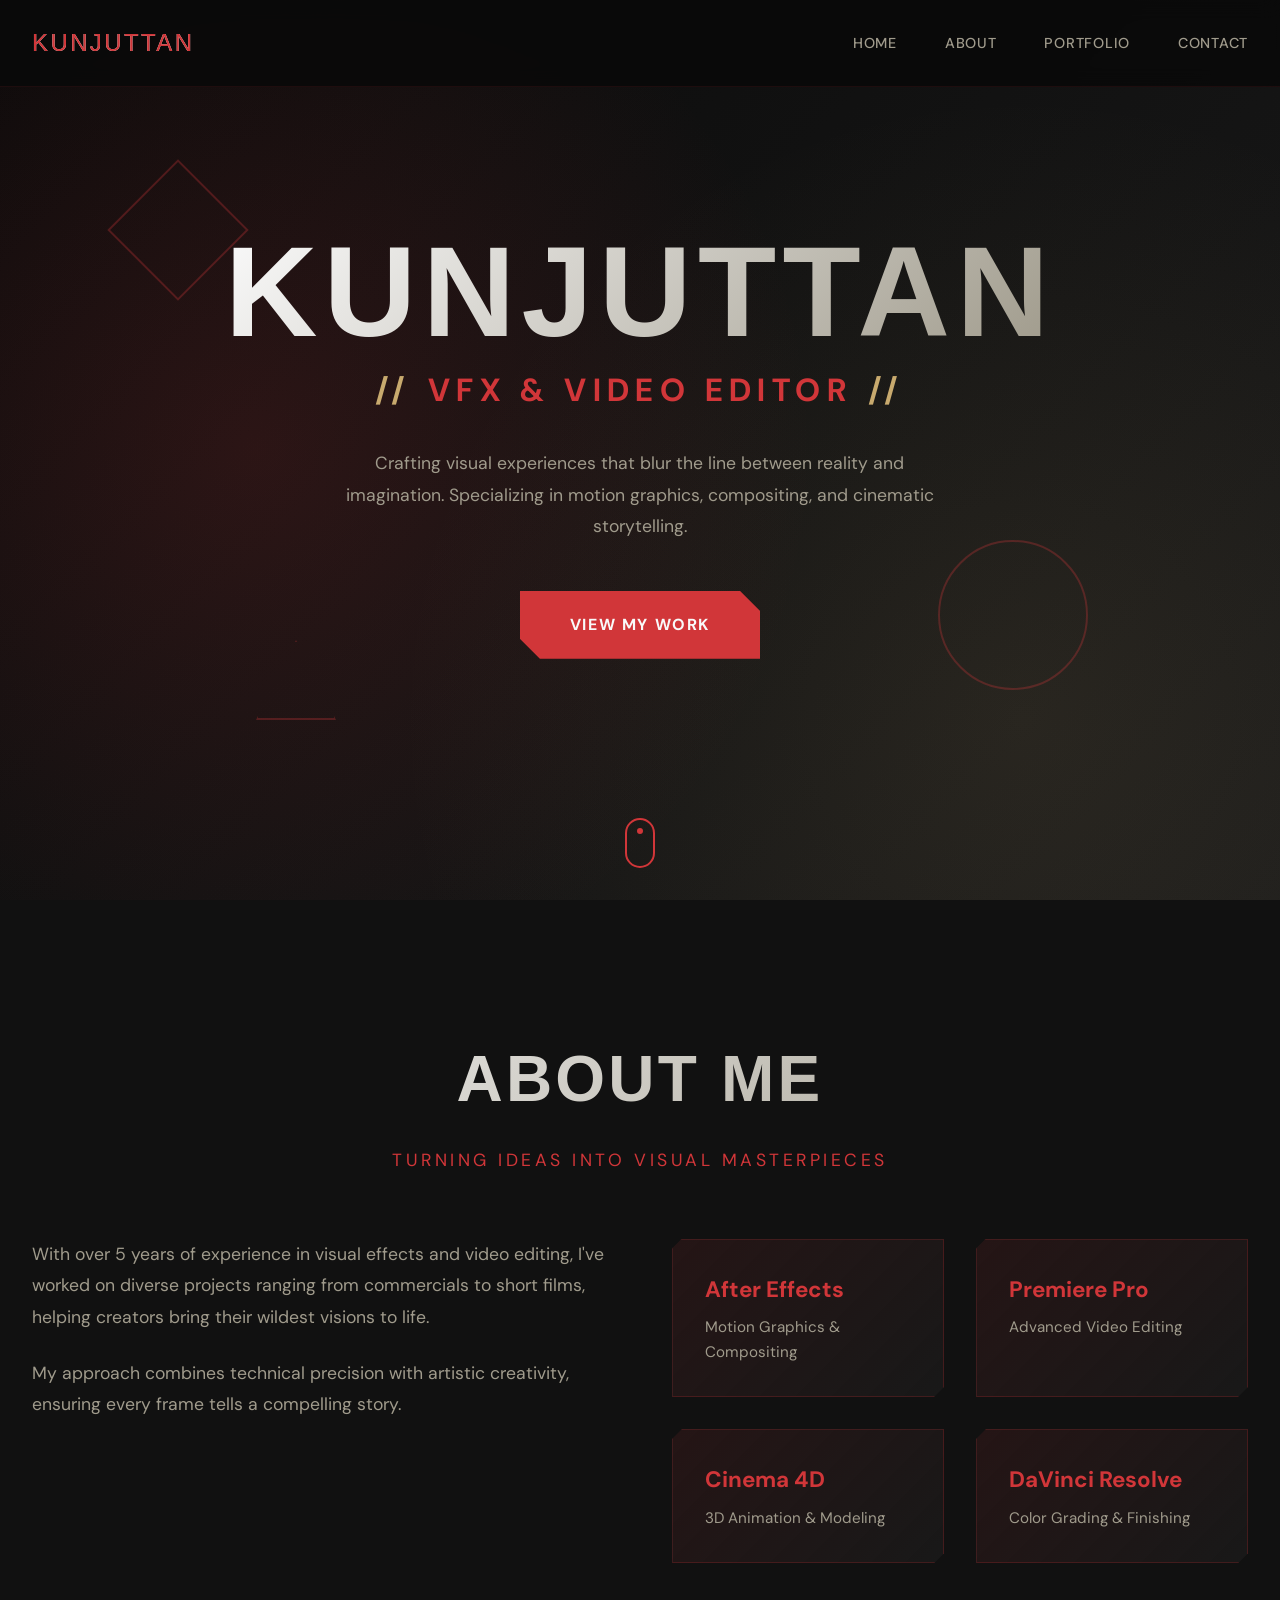
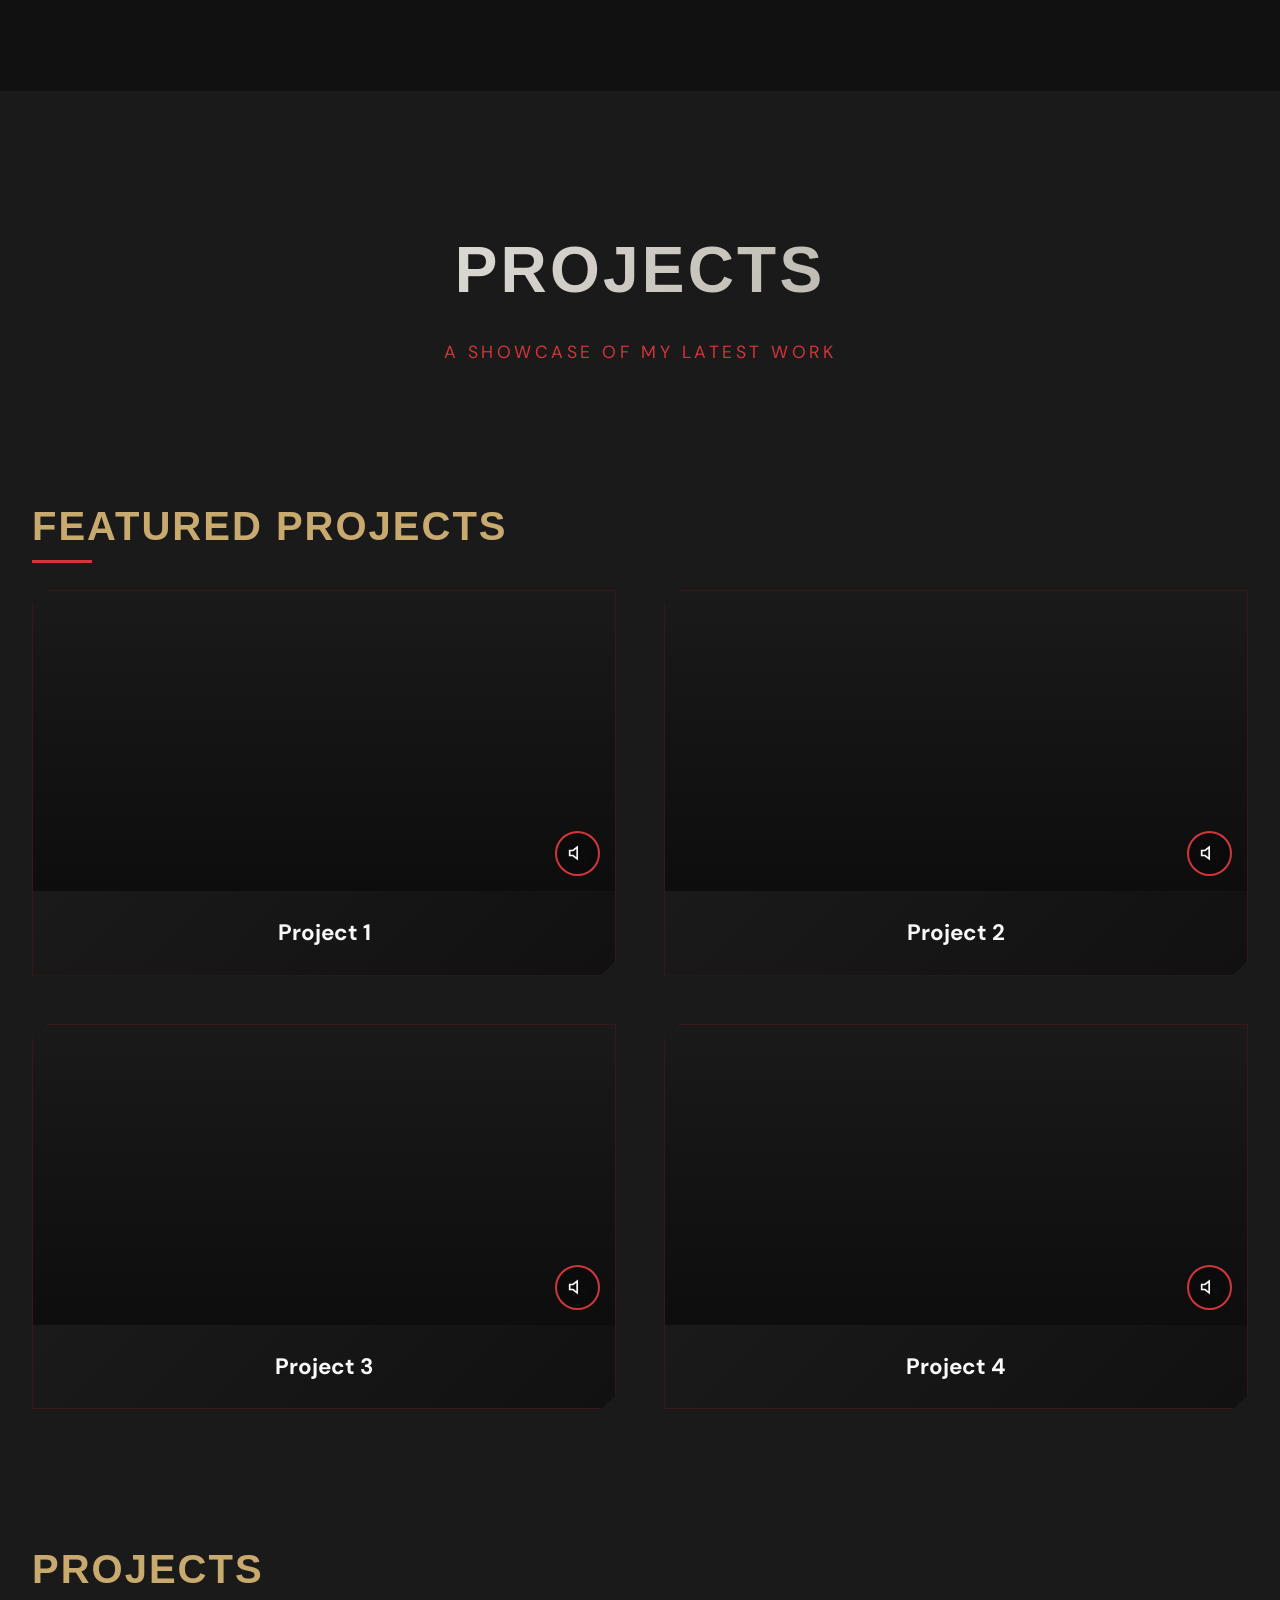
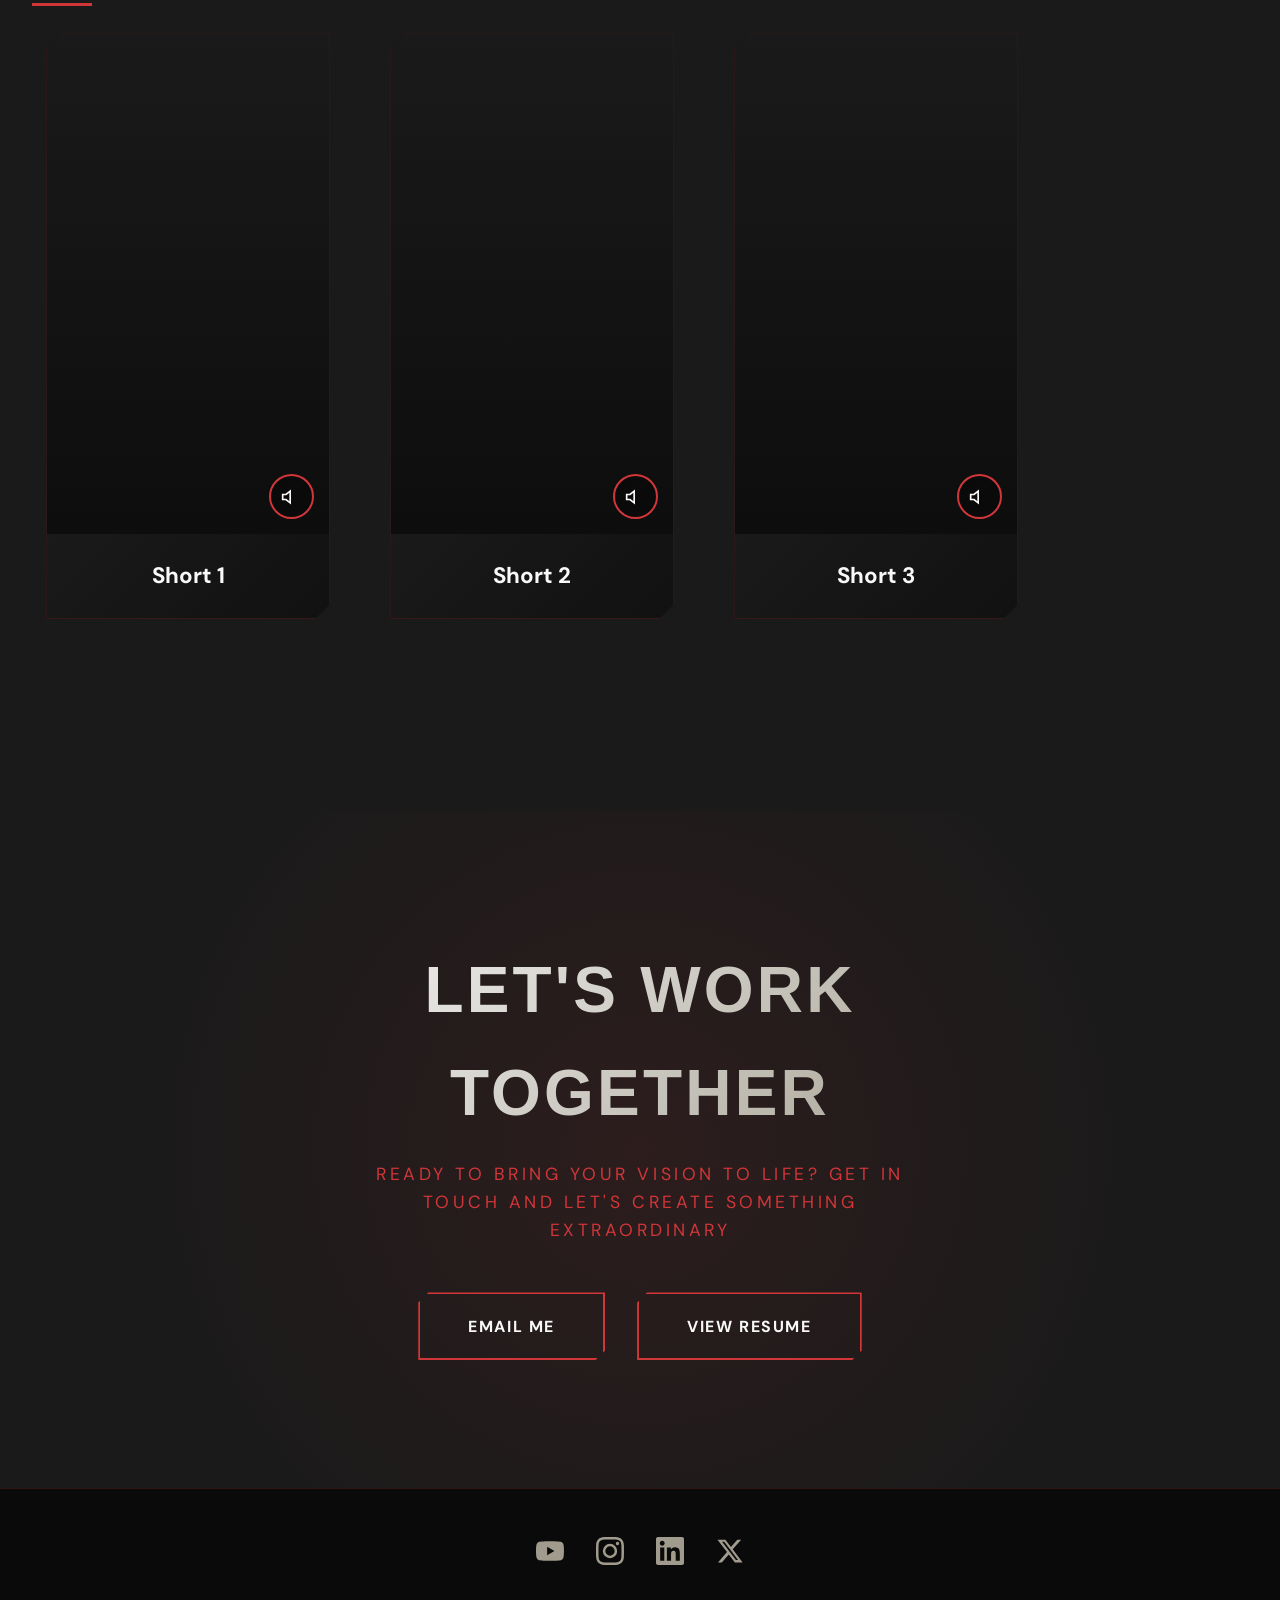
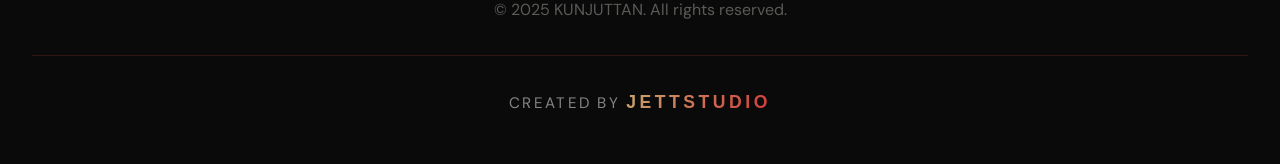
==== commit eedb0b83: "Update index.html" ====
--- a/index.html
+++ b/index.html
@@ -196,7 +196,7 @@
             </div>
 
             <!-- Portrait/Shorts Videos -->
-            <h3 class="subsection-title">Shorts</h3>
+            <h3 class="subsection-title">PROJECTS</h3>
             <div class="video-grid portrait">
                 <!-- Portrait Video 1 -->
                 <div class="video-card portrait">
